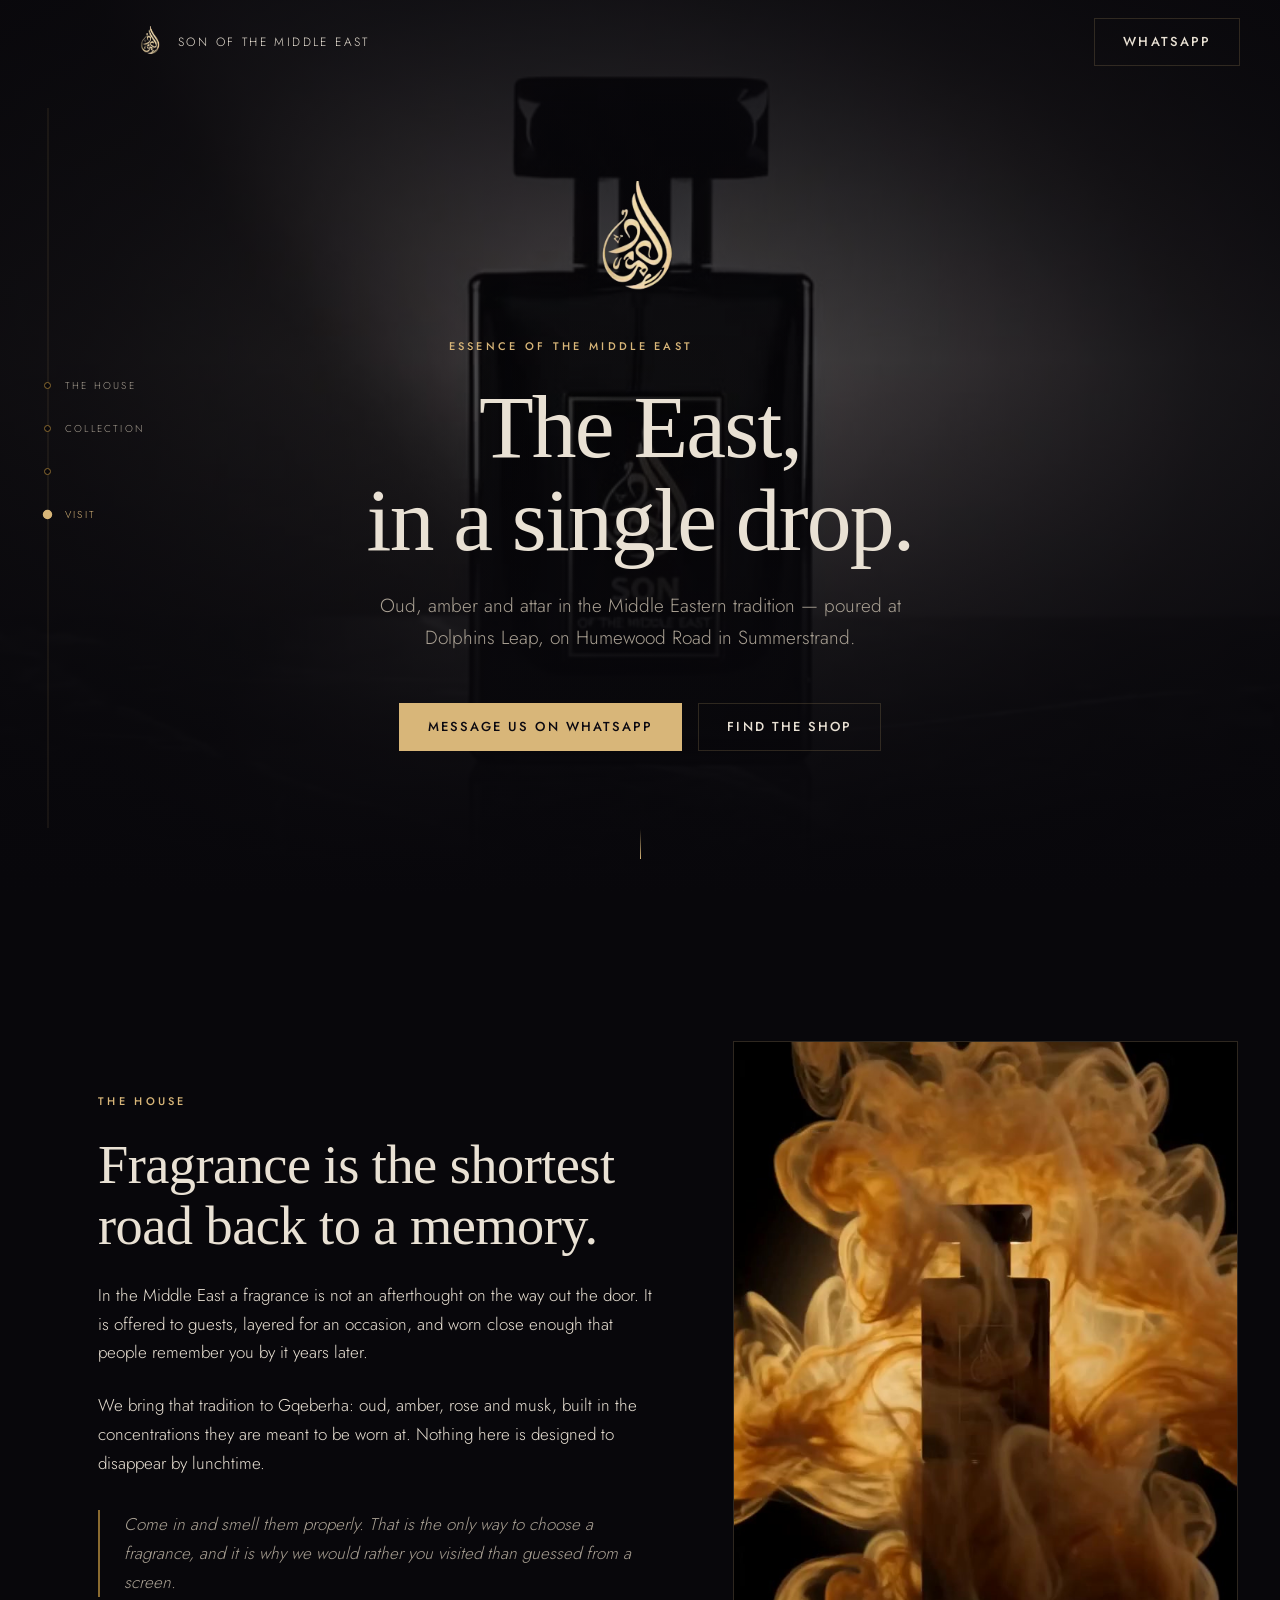
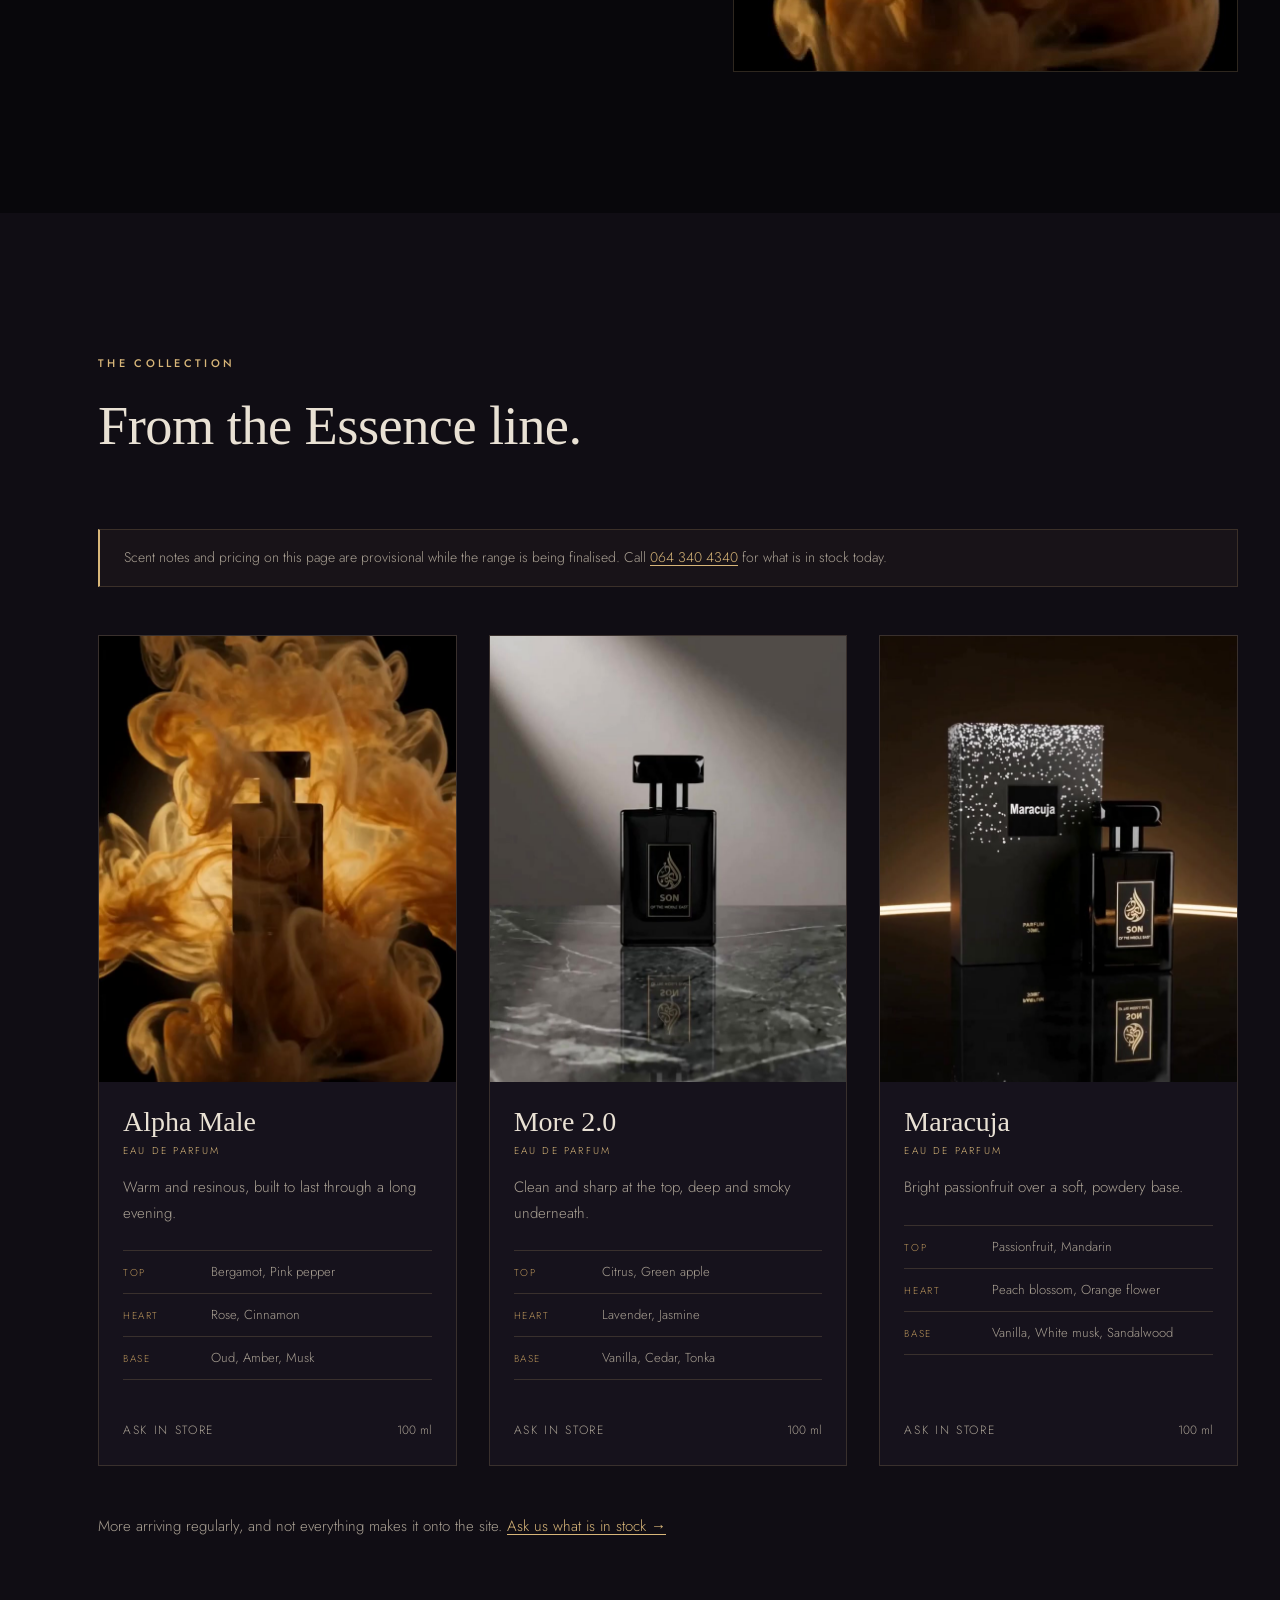
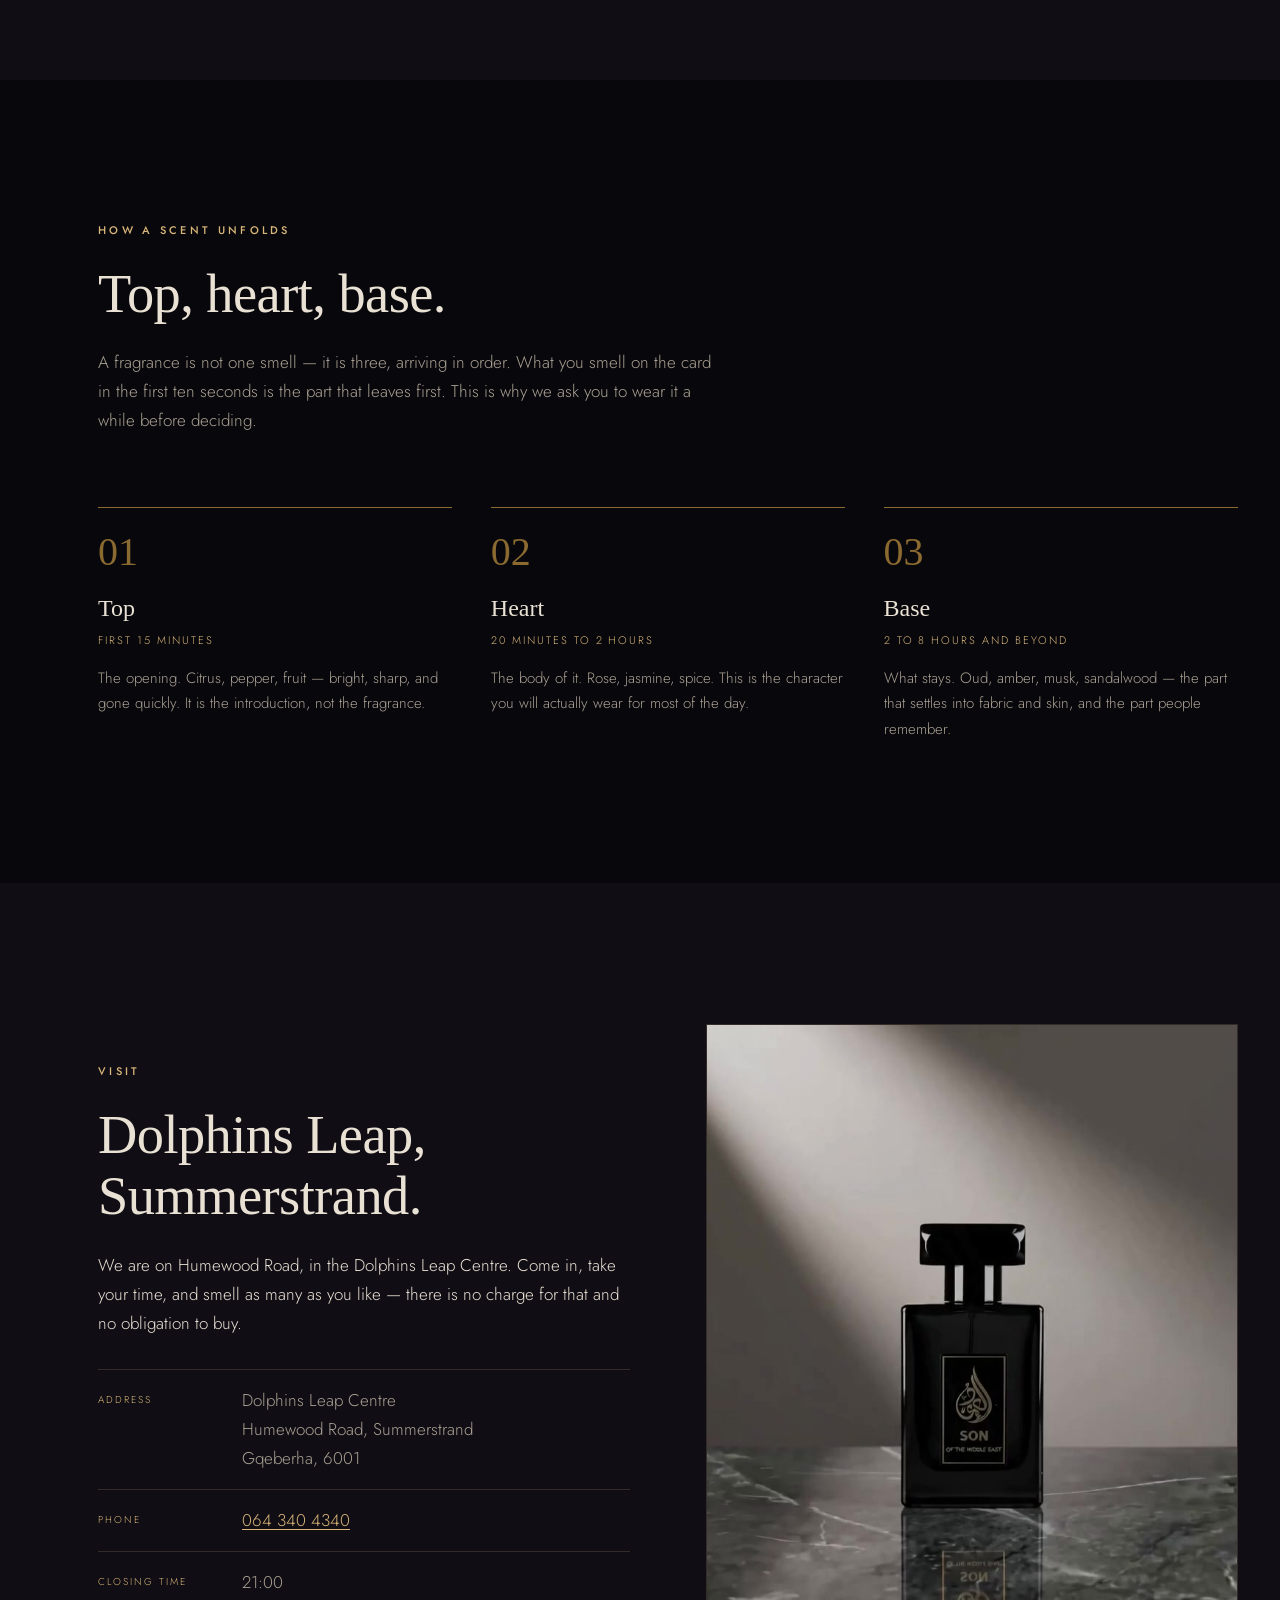
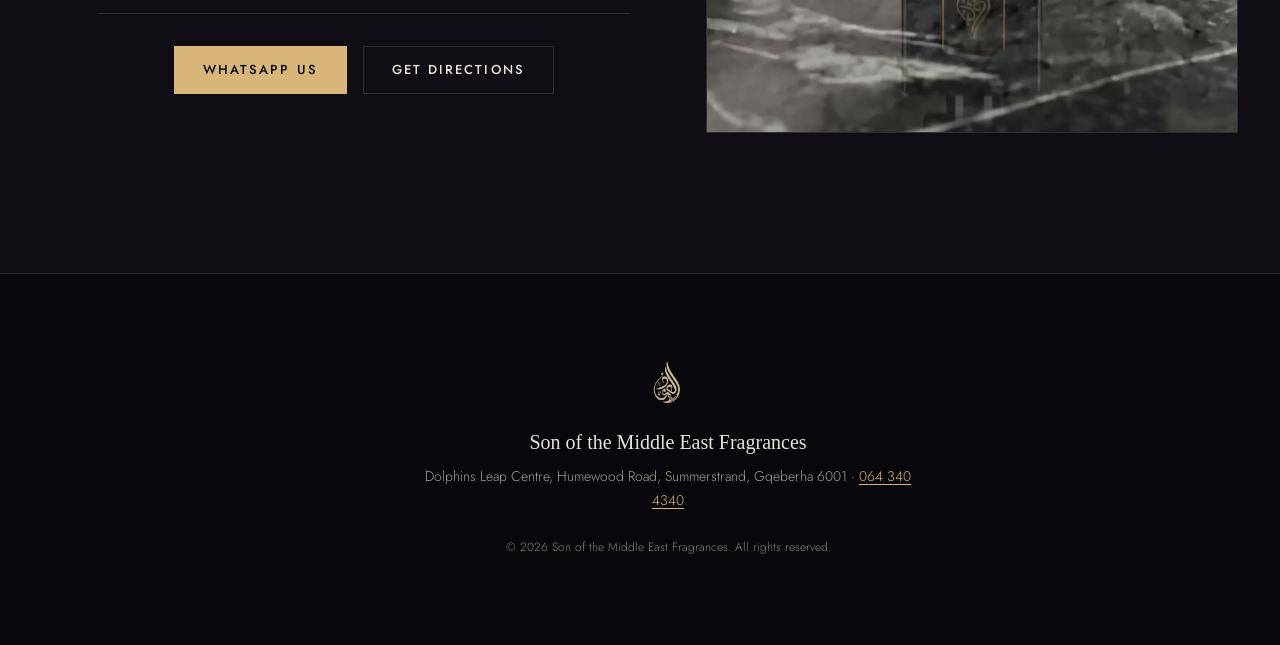
==== Son of the middle east/index.html @ 739e5599 "Build Son of the Middle East Fragrances site Single-page catalogue site for the shop at Dolphins Lea" ====
<!doctype html>
<html lang="en">
<head>
<meta charset="utf-8">
<meta name="viewport" content="width=device-width, initial-scale=1">
<title>Son of the Middle East Fragrances — Oud &amp; Attar in Gqeberha</title>
<meta name="description" content="Middle Eastern oud, amber and attar fragrances. Dolphins Leap Centre, Humewood Road, Summerstrand, Gqeberha. Come in and smell them — 064 340 4340.">

<meta property="og:title" content="Son of the Middle East Fragrances">
<meta property="og:description" content="Oud, amber and attar in the Middle Eastern tradition — Dolphins Leap Centre, Summerstrand, Gqeberha.">
<meta property="og:image" content="assets/img/hero-poster.jpg">
<meta property="og:type" content="website">

<link rel="icon" href="assets/img/mark.png">
<link rel="preload" href="assets/fonts/amiri-400-latin.woff2" as="font" type="font/woff2" crossorigin>
<link rel="preload" href="assets/fonts/jost-300-latin.woff2" as="font" type="font/woff2" crossorigin>
<link rel="stylesheet" href="assets/css/fonts.css">
<link rel="stylesheet" href="assets/css/site.css">

<script type="application/ld+json">
{
  "@context": "https://schema.org",
  "@type": "PerfumeStore",
  "name": "Son of the Middle East Fragrances",
  "description": "Flavours, fragrances and aroma supplier in Gqeberha.",
  "telephone": "+27643404340",
  "address": {
    "@type": "PostalAddress",
    "streetAddress": "Dolphins Leap Centre, Humewood Road",
    "addressLocality": "Summerstrand, Gqeberha",
    "postalCode": "6001",
    "addressCountry": "ZA"
  }
}
</script>
</head>
<body>

<a class="skip" href="#main">Skip to content</a>

<!-- Sillage: the trail a scent leaves behind. Doubles as scroll progress + section index. -->
<nav class="sillage" aria-label="Section navigation">
  <div class="sillage__track" aria-hidden="true"><span class="sillage__fill"></span></div>
  <ul class="sillage__nodes">
    <li><a href="#house" data-node><span class="sillage__dot" aria-hidden="true"></span><span class="sillage__label">The house</span></a></li>
    <li><a href="#collection" data-node><span class="sillage__dot" aria-hidden="true"></span><span class="sillage__label">Collection</span></a></li>
    <li><a href="#unfolds" data-node><span class="sillage__dot" aria-hidden="true"></span><span class="sillage__label">How it unfolds</span></a></li>
    <li><a href="#visit" data-node><span class="sillage__dot" aria-hidden="true"></span><span class="sillage__label">Visit</span></a></li>
  </ul>
</nav>

<header class="topbar">
  <a class="topbar__brand" href="#top">
    <img src="assets/img/mark.png" alt="Son of the Middle East" width="34" height="36">
    <span>Son of the Middle East</span>
  </a>
  <a class="btn btn--ghost topbar__cta" href="https://wa.me/27643404340">WhatsApp</a>
</header>

<main id="main">

<!-- ── Hero ─────────────────────────────────────────────────────────────── -->
<section class="hero" id="top">
  <video class="hero__video" autoplay muted loop playsinline
         poster="assets/img/hero-poster.jpg" aria-hidden="true" tabindex="-1">
    <source src="assets/video/hero.mp4" type="video/mp4">
  </video>
  <div class="hero__veil" aria-hidden="true"></div>

  <div class="hero__inner">
    <img class="hero__mark" src="assets/img/mark.png" alt="" aria-hidden="true">
    <p class="eyebrow">Essence of the Middle East</p>
    <h1 class="hero__title">The East,<br>in a single drop.</h1>
    <p class="hero__sub">
      Oud, amber and attar in the Middle Eastern tradition — poured at Dolphins Leap,
      on Humewood Road in Summerstrand.
    </p>
    <div class="hero__actions">
      <a class="btn btn--gold" href="https://wa.me/27643404340">Message us on WhatsApp</a>
      <a class="btn btn--ghost" href="#visit">Find the shop</a>
    </div>
  </div>

  <a class="hero__scroll" href="#house" aria-label="Scroll to read more">
    <span aria-hidden="true"></span>
  </a>
</section>

<!-- ── The house ────────────────────────────────────────────────────────── -->
<section class="section" id="house">
  <div class="wrap wrap--split">
    <div class="split__text">
      <p class="eyebrow">The house</p>
      <h2 class="h2">Fragrance is the shortest road back to a memory.</h2>
      <p>
        In the Middle East a fragrance is not an afterthought on the way out the door.
        It is offered to guests, layered for an occasion, and worn close enough that
        people remember you by it years later.
      </p>
      <p>
        We bring that tradition to Gqeberha: oud, amber, rose and musk, built in the
        concentrations they are meant to be worn at. Nothing here is designed to
        disappear by lunchtime.
      </p>
      <p class="lede-note">
        Come in and smell them properly. That is the only way to choose a fragrance,
        and it is why we would rather you visited than guessed from a screen.
      </p>
    </div>
    <figure class="split__figure">
      <img src="assets/img/smoke.jpg" alt="Golden oud smoke curling around a black fragrance bottle" loading="lazy">
    </figure>
  </div>
</section>

<!-- ── Collection ───────────────────────────────────────────────────────── -->
<section class="section section--raised" id="collection">
  <div class="wrap">
    <header class="section__head">
      <p class="eyebrow">The collection</p>
      <h2 class="h2">From the Essence line.</h2>
    </header>

    <p class="draft-note" id="draftNote" hidden>
      Scent notes and pricing on this page are provisional while the range is being
      finalised. Call <a href="tel:+27643404340">064&nbsp;340&nbsp;4340</a> for what is in
      stock today.
    </p>

    <ul class="grid" id="grid"></ul>

    <p class="grid__foot">
      More arriving regularly, and not everything makes it onto the site.
      <a href="https://wa.me/27643404340">Ask us what is in stock →</a>
    </p>
  </div>
</section>

<!-- ── How a scent unfolds — a genuine sequence, so it is numbered ───────── -->
<section class="section" id="unfolds">
  <div class="wrap">
    <header class="section__head">
      <p class="eyebrow">How a scent unfolds</p>
      <h2 class="h2">Top, heart, base.</h2>
      <p class="section__intro">
        A fragrance is not one smell — it is three, arriving in order. What you
        smell on the card in the first ten seconds is the part that leaves first.
        This is why we ask you to wear it a while before deciding.
      </p>
    </header>

    <ol class="stages">
      <li class="stage">
        <p class="stage__num">01</p>
        <h3 class="stage__title">Top</h3>
        <p class="stage__time">First 15 minutes</p>
        <p>The opening. Citrus, pepper, fruit — bright, sharp, and gone quickly. It is the introduction, not the fragrance.</p>
      </li>
      <li class="stage">
        <p class="stage__num">02</p>
        <h3 class="stage__title">Heart</h3>
        <p class="stage__time">20 minutes to 2 hours</p>
        <p>The body of it. Rose, jasmine, spice. This is the character you will actually wear for most of the day.</p>
      </li>
      <li class="stage">
        <p class="stage__num">03</p>
        <h3 class="stage__title">Base</h3>
        <p class="stage__time">2 to 8 hours and beyond</p>
        <p>What stays. Oud, amber, musk, sandalwood — the part that settles into fabric and skin, and the part people remember.</p>
      </li>
    </ol>
  </div>
</section>

<!-- ── Visit ────────────────────────────────────────────────────────────── -->
<section class="section section--raised" id="visit">
  <div class="wrap wrap--split wrap--split-even">
    <div>
      <p class="eyebrow">Visit</p>
      <h2 class="h2">Dolphins Leap, Summerstrand.</h2>
      <p>
        We are on Humewood Road, in the Dolphins Leap Centre. Come in, take your
        time, and smell as many as you like — there is no charge for that and no
        obligation to buy.
      </p>

      <dl class="facts">
        <div class="fact">
          <dt>Address</dt>
          <dd>Dolphins Leap Centre<br>Humewood Road, Summerstrand<br>Gqeberha, 6001</dd>
        </div>
        <div class="fact">
          <dt>Phone</dt>
          <dd><a href="tel:+27643404340">064 340 4340</a></dd>
        </div>
        <div class="fact">
          <dt>Closing time</dt>
          <dd>21:00</dd>
        </div>
      </dl>

      <div class="hero__actions">
        <a class="btn btn--gold" href="https://wa.me/27643404340">WhatsApp us</a>
        <a class="btn btn--ghost" href="https://www.google.com/maps/search/?api=1&query=Son+Of+The+Middle+East+Fragrances+Dolphins+Leap+Centre+Humewood+Rd+Summerstrand+Gqeberha">Get directions</a>
      </div>
    </div>

    <figure class="split__figure split__figure--tall">
      <img src="assets/img/bottle-marble.jpg" alt="A black fragrance bottle lit on dark marble" loading="lazy">
    </figure>
  </div>
</section>

</main>

<footer class="footer">
  <div class="wrap footer__inner">
    <img class="footer__mark" src="assets/img/mark.png" alt="" aria-hidden="true">
    <p class="footer__name">Son of the Middle East Fragrances</p>
    <p class="footer__meta">
      Dolphins Leap Centre, Humewood Road, Summerstrand, Gqeberha 6001 ·
      <a href="tel:+27643404340">064 340 4340</a>
    </p>
    <p class="footer__fine">© <span id="year"></span> Son of the Middle East Fragrances. All rights reserved.</p>
  </div>
</footer>

<script src="assets/js/fragrances.js"></script>
<script src="assets/js/site.js"></script>
</body>
</html>
---- Son of the middle east/assets/css/fonts.css ----
/* Self-hosted webfonts — no third-party requests, no render-blocking CDN. */

@font-face {
  font-family: 'Amiri';
  font-style: normal;
  font-weight: 400;
  font-display: swap;
  src: url('../fonts/amiri-400-arabic.woff2') format('woff2');
  unicode-range: U+0600-06FF, U+0750-077F, U+0870-088E, U+0890-0891, U+0897-08E1, U+08E3-08FF, U+200C-200E, U+2010-2011, U+204F, U+2E41, U+FB50-FDFF, U+FE70-FE74, U+FE76-FEFC, U+102E0-102FB, U+10E60-10E7E, U+10EC2-10EC4, U+10EFC-10EFF, U+1EE00-1EE03, U+1EE05-1EE1F, U+1EE21-1EE22, U+1EE24, U+1EE27, U+1EE29-1EE32, U+1EE34-1EE37, U+1EE39, U+1EE3B, U+1EE42, U+1EE47, U+1EE49, U+1EE4B, U+1EE4D-1EE4F, U+1EE51-1EE52, U+1EE54, U+1EE57, U+1EE59, U+1EE5B, U+1EE5D, U+1EE5F, U+1EE61-1EE62, U+1EE64, U+1EE67-1EE6A, U+1EE6C-1EE72, U+1EE74-1EE77, U+1EE79-1EE7C, U+1EE7E, U+1EE80-1EE89, U+1EE8B-1EE9B, U+1EEA1-1EEA3, U+1EEA5-1EEA9, U+1EEAB-1EEBB, U+1EEF0-1EEF1;
}

@font-face {
  font-family: 'Amiri';
  font-style: normal;
  font-weight: 400;
  font-display: swap;
  src: url('../fonts/amiri-400-latin-ext.woff2') format('woff2');
  unicode-range: U+0100-02BA, U+02BD-02C5, U+02C7-02CC, U+02CE-02D7, U+02DD-02FF, U+0304, U+0308, U+0329, U+1D00-1DBF, U+1E00-1E9F, U+1EF2-1EFF, U+2020, U+20A0-20AB, U+20AD-20C0, U+2113, U+2C60-2C7F, U+A720-A7FF;
}

@font-face {
  font-family: 'Amiri';
  font-style: normal;
  font-weight: 400;
  font-display: swap;
  src: url('../fonts/amiri-400-latin.woff2') format('woff2');
  unicode-range: U+0000-00FF, U+0131, U+0152-0153, U+02BB-02BC, U+02C6, U+02DA, U+02DC, U+0304, U+0308, U+0329, U+2000-206F, U+20AC, U+2122, U+2191, U+2193, U+2212, U+2215, U+FEFF, U+FFFD;
}

@font-face {
  font-family: 'Amiri';
  font-style: normal;
  font-weight: 700;
  font-display: swap;
  src: url('../fonts/amiri-700-arabic.woff2') format('woff2');
  unicode-range: U+0600-06FF, U+0750-077F, U+0870-088E, U+0890-0891, U+0897-08E1, U+08E3-08FF, U+200C-200E, U+2010-2011, U+204F, U+2E41, U+FB50-FDFF, U+FE70-FE74, U+FE76-FEFC, U+102E0-102FB, U+10E60-10E7E, U+10EC2-10EC4, U+10EFC-10EFF, U+1EE00-1EE03, U+1EE05-1EE1F, U+1EE21-1EE22, U+1EE24, U+1EE27, U+1EE29-1EE32, U+1EE34-1EE37, U+1EE39, U+1EE3B, U+1EE42, U+1EE47, U+1EE49, U+1EE4B, U+1EE4D-1EE4F, U+1EE51-1EE52, U+1EE54, U+1EE57, U+1EE59, U+1EE5B, U+1EE5D, U+1EE5F, U+1EE61-1EE62, U+1EE64, U+1EE67-1EE6A, U+1EE6C-1EE72, U+1EE74-1EE77, U+1EE79-1EE7C, U+1EE7E, U+1EE80-1EE89, U+1EE8B-1EE9B, U+1EEA1-1EEA3, U+1EEA5-1EEA9, U+1EEAB-1EEBB, U+1EEF0-1EEF1;
}

@font-face {
  font-family: 'Amiri';
  font-style: normal;
  font-weight: 700;
  font-display: swap;
  src: url('../fonts/amiri-700-latin-ext.woff2') format('woff2');
  unicode-range: U+0100-02BA, U+02BD-02C5, U+02C7-02CC, U+02CE-02D7, U+02DD-02FF, U+0304, U+0308, U+0329, U+1D00-1DBF, U+1E00-1E9F, U+1EF2-1EFF, U+2020, U+20A0-20AB, U+20AD-20C0, U+2113, U+2C60-2C7F, U+A720-A7FF;
}

@font-face {
  font-family: 'Amiri';
  font-style: normal;
  font-weight: 700;
  font-display: swap;
  src: url('../fonts/amiri-700-latin.woff2') format('woff2');
  unicode-range: U+0000-00FF, U+0131, U+0152-0153, U+02BB-02BC, U+02C6, U+02DA, U+02DC, U+0304, U+0308, U+0329, U+2000-206F, U+20AC, U+2122, U+2191, U+2193, U+2212, U+2215, U+FEFF, U+FFFD;
}

@font-face {
  font-family: 'Jost';
  font-style: normal;
  font-weight: 300;
  font-display: swap;
  src: url('../fonts/jost-300-latin-ext.woff2') format('woff2');
  unicode-range: U+0100-02BA, U+02BD-02C5, U+02C7-02CC, U+02CE-02D7, U+02DD-02FF, U+0304, U+0308, U+0329, U+1D00-1DBF, U+1E00-1E9F, U+1EF2-1EFF, U+2020, U+20A0-20AB, U+20AD-20C0, U+2113, U+2C60-2C7F, U+A720-A7FF;
}

@font-face {
  font-family: 'Jost';
  font-style: normal;
  font-weight: 300;
  font-display: swap;
  src: url('../fonts/jost-300-latin.woff2') format('woff2');
  unicode-range: U+0000-00FF, U+0131, U+0152-0153, U+02BB-02BC, U+02C6, U+02DA, U+02DC, U+0304, U+0308, U+0329, U+2000-206F, U+20AC, U+2122, U+2191, U+2193, U+2212, U+2215, U+FEFF, U+FFFD;
}

@font-face {
  font-family: 'Jost';
  font-style: normal;
  font-weight: 400;
  font-display: swap;
  src: url('../fonts/jost-400-latin-ext.woff2') format('woff2');
  unicode-range: U+0100-02BA, U+02BD-02C5, U+02C7-02CC, U+02CE-02D7, U+02DD-02FF, U+0304, U+0308, U+0329, U+1D00-1DBF, U+1E00-1E9F, U+1EF2-1EFF, U+2020, U+20A0-20AB, U+20AD-20C0, U+2113, U+2C60-2C7F, U+A720-A7FF;
}

@font-face {
  font-family: 'Jost';
  font-style: normal;
  font-weight: 400;
  font-display: swap;
  src: url('../fonts/jost-400-latin.woff2') format('woff2');
  unicode-range: U+0000-00FF, U+0131, U+0152-0153, U+02BB-02BC, U+02C6, U+02DA, U+02DC, U+0304, U+0308, U+0329, U+2000-206F, U+20AC, U+2122, U+2191, U+2193, U+2212, U+2215, U+FEFF, U+FFFD;
}

@font-face {
  font-family: 'Jost';
  font-style: normal;
  font-weight: 500;
  font-display: swap;
  src: url('../fonts/jost-500-latin-ext.woff2') format('woff2');
  unicode-range: U+0100-02BA, U+02BD-02C5, U+02C7-02CC, U+02CE-02D7, U+02DD-02FF, U+0304, U+0308, U+0329, U+1D00-1DBF, U+1E00-1E9F, U+1EF2-1EFF, U+2020, U+20A0-20AB, U+20AD-20C0, U+2113, U+2C60-2C7F, U+A720-A7FF;
}

@font-face {
  font-family: 'Jost';
  font-style: normal;
  font-weight: 500;
  font-display: swap;
  src: url('../fonts/jost-500-latin.woff2') format('woff2');
  unicode-range: U+0000-00FF, U+0131, U+0152-0153, U+02BB-02BC, U+02C6, U+02DA, U+02DC, U+0304, U+0308, U+0329, U+2000-206F, U+20AC, U+2122, U+2191, U+2193, U+2212, U+2215, U+FEFF, U+FFFD;
}

@font-face {
  font-family: 'Jost';
  font-style: normal;
  font-weight: 600;
  font-display: swap;
  src: url('../fonts/jost-600-latin-ext.woff2') format('woff2');
  unicode-range: U+0100-02BA, U+02BD-02C5, U+02C7-02CC, U+02CE-02D7, U+02DD-02FF, U+0304, U+0308, U+0329, U+1D00-1DBF, U+1E00-1E9F, U+1EF2-1EFF, U+2020, U+20A0-20AB, U+20AD-20C0, U+2113, U+2C60-2C7F, U+A720-A7FF;
}

@font-face {
  font-family: 'Jost';
  font-style: normal;
  font-weight: 600;
  font-display: swap;
  src: url('../fonts/jost-600-latin.woff2') format('woff2');
  unicode-range: U+0000-00FF, U+0131, U+0152-0153, U+02BB-02BC, U+02C6, U+02DA, U+02DC, U+0304, U+0308, U+0329, U+2000-206F, U+20AC, U+2122, U+2191, U+2193, U+2212, U+2215, U+FEFF, U+FFFD;
}
---- Son of the middle east/assets/css/site.css ----
/* ==========================================================================
   Son of the Middle East Fragrances
   Palette sampled from the brand's own gold-on-black logo (#DBB880 / #E7D29E).
   Committed dark design — the brand is black and gold, so we paint it explicitly.
   ========================================================================== */

:root {
  /* ground */
  --ink:        #08070B;
  --ink-raised: #100D14;
  --ink-card:   #16121C;

  /* brand gold, sampled from the logo */
  --gold:        #D8B679;
  --gold-bright: #EAD09A;
  --gold-deep:   #8A6A30;
  --gold-muted:  #B8935A;   /* meets 4.5:1 on card surfaces for small labels */

  /* text */
  --bone:     #E9E1D4;
  --bone-dim: #A9A093;

  --line: rgba(216, 182, 121, 0.18);

  --display: 'Amiri', Georgia, 'Times New Roman', serif;
  --body: 'Jost', -apple-system, BlinkMacSystemFont, 'Segoe UI', sans-serif;

  --s-1: 8px;   --s-2: 16px;  --s-3: 24px;  --s-4: 32px;
  --s-5: 48px;  --s-6: 64px;  --s-7: 96px;  --s-8: 128px;

  --wrap: 1140px;
  --rail: 96px;

  --ease: cubic-bezier(.22, .61, .36, 1);
}

*, *::before, *::after { box-sizing: border-box; }

html { scroll-behavior: smooth; }
@media (prefers-reduced-motion: reduce) { html { scroll-behavior: auto; } }

body {
  margin: 0;
  background: var(--ink);
  color: var(--bone);
  font-family: var(--body);
  font-weight: 300;
  font-size: 1.0625rem;
  line-height: 1.7;
  -webkit-font-smoothing: antialiased;
  overflow-x: hidden;
}

img, video { max-width: 100%; display: block; }

a { color: var(--gold); text-decoration-thickness: 1px; text-underline-offset: 3px; }
a:hover { color: var(--gold-bright); }

:focus-visible {
  outline: 2px solid var(--gold-bright);
  outline-offset: 3px;
  border-radius: 2px;
}

.skip {
  position: absolute; left: -9999px; top: 0; z-index: 200;
  background: var(--gold); color: #000; padding: 12px 20px;
  font-family: var(--body); text-decoration: none;
}
.skip:focus { left: 8px; top: 8px; }

/* ── Type ─────────────────────────────────────────────────────────────── */

.eyebrow {
  font-size: .6875rem;
  font-weight: 500;
  letter-spacing: .3em;
  text-transform: uppercase;
  color: var(--gold);
  margin: 0 0 var(--s-3);
}

.h2 {
  font-family: var(--display);
  font-weight: 400;
  font-size: clamp(2rem, 4.6vw, 3.4rem);
  line-height: 1.12;
  letter-spacing: -.01em;
  color: var(--bone);
  margin: 0 0 var(--s-3);
  text-wrap: balance;
}

p { margin: 0 0 var(--s-3); max-width: 62ch; }

.lede-note {
  border-left: 2px solid var(--gold-deep);
  padding-left: var(--s-3);
  color: var(--bone-dim);
  font-style: italic;
  margin-top: var(--s-4);
}

/* ── Buttons ──────────────────────────────────────────────────────────── */

.btn {
  display: inline-flex; align-items: center; justify-content: center;
  min-height: 48px;
  padding: 12px 28px;
  font-family: var(--body);
  font-size: .8125rem;
  font-weight: 500;
  letter-spacing: .16em;
  text-transform: uppercase;
  text-decoration: none;
  border: 1px solid transparent;
  cursor: pointer;
  transition: background .25s var(--ease), color .25s var(--ease), border-color .25s var(--ease);
}

.btn--gold { background: var(--gold); color: #0A0810; }
.btn--gold:hover { background: var(--gold-bright); color: #0A0810; }

.btn--ghost { border-color: var(--line); color: var(--bone); }
.btn--ghost:hover { border-color: var(--gold); color: var(--gold-bright); background: rgba(216,182,121,.06); }

/* ── Sillage rail (the trail a scent leaves) ──────────────────────────── */

.sillage { display: none; }

@media (min-width: 1100px) {
  .sillage {
    display: block;
    position: fixed; z-index: 60;
    left: 40px; top: 0; bottom: 0;
    width: 16px;
    pointer-events: none;
  }
  .sillage__track {
    position: absolute; left: 50%; transform: translateX(-50%);
    top: 108px; bottom: 72px; width: 1px;
    background: rgba(216,182,121,.16);
  }
  .sillage__fill {
    position: absolute; inset: 0 auto 0 0;
    width: 100%; height: 100%;
    background: linear-gradient(180deg, var(--gold-bright), var(--gold-deep));
    transform: scaleY(0); transform-origin: top;
    transition: transform .1s linear;
  }
  /* Anchored so the dots sit ON the line and labels flow right — never off-screen. */
  .sillage__nodes {
    position: absolute; top: 50%; left: 50%;
    transform: translate(-4px, -50%);
    list-style: none; margin: 0; padding: 0;
    display: grid; gap: 26px;
    pointer-events: auto;
  }
  .sillage__nodes a {
    display: flex; align-items: center; gap: 14px;
    text-decoration: none; color: var(--bone-dim);
    padding: 7px 0;              /* lifts the hit area to >=24px (WCAG 2.2 AA) */
    margin: -7px 0;              /* ...without changing the visual rhythm */
  }
  .sillage__dot {
    width: 7px; height: 7px; flex: none;
    border-radius: 50%;
    background: var(--ink);
    border: 1px solid var(--gold-deep);
    transition: background .3s var(--ease), transform .3s var(--ease), border-color .3s var(--ease);
  }
  .sillage__label {
    font-size: .625rem; letter-spacing: .22em; text-transform: uppercase;
    white-space: nowrap;
    opacity: 0; transform: translateX(-6px);
    transition: opacity .3s var(--ease), transform .3s var(--ease);
  }
  .sillage__nodes a:hover .sillage__label,
  .sillage__nodes a:focus-visible .sillage__label { opacity: 1; transform: translateX(0); }
  .sillage__nodes a[aria-current="true"] .sillage__dot {
    background: var(--gold); border-color: var(--gold); transform: scale(1.35);
  }
  .sillage__nodes a[aria-current="true"] { color: var(--gold); }
  .sillage__nodes a[aria-current="true"] .sillage__label { opacity: 1; transform: translateX(0); }
}

/* mobile: rail collapses to a hairline progress bar */
.progress {
  position: fixed; top: 0; left: 0; z-index: 60;
  height: 2px; width: 100%;
  background: linear-gradient(90deg, var(--gold-bright), var(--gold-deep));
  transform: scaleX(0); transform-origin: left;
}
@media (min-width: 1100px) { .progress { display: none; } }

/* ── Top bar ──────────────────────────────────────────────────────────── */

.topbar {
  position: fixed; top: 0; left: 0; right: 0; z-index: 50;
  display: flex; align-items: center; justify-content: space-between;
  gap: var(--s-2);
  padding: 18px clamp(16px, 4vw, 40px);
  background: transparent;
  transition: background .4s var(--ease), border-color .4s var(--ease), backdrop-filter .4s var(--ease);
  border-bottom: 1px solid transparent;
}
.topbar.is-stuck {
  background: rgba(8, 7, 11, .86);
  backdrop-filter: blur(14px);
  -webkit-backdrop-filter: blur(14px);
  border-bottom-color: var(--line);
}
.topbar__brand {
  display: flex; align-items: center; gap: 12px;
  text-decoration: none; color: var(--bone);
  font-size: .75rem; letter-spacing: .2em; text-transform: uppercase;
}
.topbar__brand img { width: 30px; height: auto; }
@media (max-width: 560px) { .topbar__brand span { display: none; } }
@media (min-width: 1100px) { .topbar__brand { margin-left: var(--rail); } }

/* ── Hero ─────────────────────────────────────────────────────────────── */

.hero {
  position: relative;
  min-height: 100svh;
  display: grid; place-items: center;
  padding: var(--s-8) clamp(16px, 5vw, 40px) var(--s-7);
  overflow: hidden;
  text-align: center;
}
.hero__video {
  position: absolute; inset: 0;
  width: 100%; height: 100%;
  object-fit: cover;
  z-index: 0;
}
.hero__veil {
  position: absolute; inset: 0; z-index: 1;
  background:
    radial-gradient(ellipse at 50% 45%, rgba(8,7,11,.30) 0%, rgba(8,7,11,.80) 62%, rgba(8,7,11,.97) 100%),
    linear-gradient(180deg, rgba(8,7,11,.72) 0%, rgba(8,7,11,.35) 40%, var(--ink) 99%);
}
.hero__inner { position: relative; z-index: 2; max-width: 760px; }
.hero__mark {
  width: clamp(76px, 12vw, 116px);
  height: auto; margin: 0 auto var(--s-4);
}
.hero__title {
  font-family: var(--display);
  font-weight: 400;
  font-size: clamp(2.7rem, 8vw, 5.6rem);
  line-height: 1.04;
  letter-spacing: -.02em;
  margin: 0 0 var(--s-3);
  color: var(--bone);
}
.hero__sub {
  color: var(--bone-dim);
  font-size: clamp(1rem, 1.6vw, 1.1875rem);
  max-width: 52ch; margin: 0 auto var(--s-5);
}
.hero__actions { display: flex; flex-wrap: wrap; gap: var(--s-2); justify-content: center; }

.hero__scroll {
  position: absolute; z-index: 2; bottom: 34px; left: 50%;
  transform: translateX(-50%);
  width: 44px; height: 44px;
  display: grid; place-items: center;
}
.hero__scroll span {
  width: 1px; height: 30px;
  background: linear-gradient(180deg, transparent, var(--gold));
  animation: drip 2.4s var(--ease) infinite;
}
@keyframes drip {
  0%   { opacity: 0; transform: translateY(-10px) scaleY(.4); }
  45%  { opacity: 1; transform: translateY(0) scaleY(1); }
  100% { opacity: 0; transform: translateY(12px) scaleY(.4); }
}

/* ── Sections ─────────────────────────────────────────────────────────── */

.section { padding: clamp(64px, 11vw, 150px) clamp(16px, 5vw, 40px); }
.section--raised { background: var(--ink-raised); }
@media (min-width: 1100px) { .section { padding-left: var(--rail); } }

.wrap { max-width: var(--wrap); margin: 0 auto; width: 100%; }

.wrap--split {
  display: grid; gap: clamp(32px, 6vw, 80px);
  align-items: center;
}
@media (min-width: 900px) {
  .wrap--split { grid-template-columns: 1.05fr .95fr; }
  .wrap--split-even { grid-template-columns: 1fr 1fr; }
}

.split__figure { margin: 0; }
.split__figure img {
  width: 100%; height: 100%;
  aspect-ratio: 4 / 5;
  object-fit: cover;
  border: 1px solid var(--line);
}
.split__figure--tall img { aspect-ratio: 3 / 4; }

.section__head { margin-bottom: clamp(40px, 6vw, 72px); max-width: 42rem; }
.section__intro { color: var(--bone-dim); }

/* ── Collection grid ──────────────────────────────────────────────────── */

.draft-note {
  max-width: none;
  border: 1px solid var(--line);
  border-left: 2px solid var(--gold);
  background: rgba(216,182,121,.04);
  padding: var(--s-2) var(--s-3);
  margin: 0 0 var(--s-5);
  font-size: .875rem;
  color: var(--bone-dim);
}

.grid {
  list-style: none; margin: 0; padding: 0;
  display: grid; gap: clamp(20px, 3vw, 32px);
  grid-template-columns: 1fr;
}
@media (min-width: 700px)  { .grid { grid-template-columns: repeat(2, 1fr); } }
@media (min-width: 1000px) { .grid { grid-template-columns: repeat(3, 1fr); } }

.card {
  background: var(--ink-card);
  border: 1px solid var(--line);
  display: flex; flex-direction: column;
  transition: border-color .35s var(--ease), transform .35s var(--ease);
}
.card:hover { border-color: rgba(216,182,121,.42); transform: translateY(-4px); }
@media (prefers-reduced-motion: reduce) { .card:hover { transform: none; } }

.card__media { position: relative; overflow: hidden; aspect-ratio: 4 / 5; }
.card__media img {
  width: 100%; height: 100%; object-fit: cover;
  transition: transform .8s var(--ease);
}
.card:hover .card__media img { transform: scale(1.04); }
@media (prefers-reduced-motion: reduce) { .card:hover .card__media img { transform: none; } }

.card__body { padding: var(--s-3); display: flex; flex-direction: column; flex: 1; }

.card__name {
  font-family: var(--display);
  font-weight: 400; font-size: 1.75rem; line-height: 1.15;
  margin: 0 0 4px; color: var(--bone);
}
.card__line {
  font-size: .625rem; letter-spacing: .22em; text-transform: uppercase;
  color: var(--gold); margin: 0 0 var(--s-2);
}
.card__blurb { color: var(--bone-dim); font-size: .9375rem; margin: 0 0 var(--s-3); }

.notes { margin: 0 0 var(--s-3); border-top: 1px solid var(--line); }
.notes__row {
  display: grid; grid-template-columns: 4.5rem 1fr;
  gap: var(--s-2);
  padding: 10px 0;
  border-bottom: 1px solid var(--line);
  font-size: .8125rem;
}
.notes__key {
  color: var(--gold-muted);
  letter-spacing: .16em; text-transform: uppercase; font-size: .625rem;
  padding-top: 3px;
}
.notes__val { color: var(--bone-dim); margin: 0; max-width: none; }

.card__foot {
  margin-top: auto;
  display: flex; align-items: center; justify-content: space-between;
  gap: var(--s-2); flex-wrap: wrap;
  padding-top: var(--s-2);
}
.card__price {
  font-family: var(--display); font-size: 1.25rem; color: var(--gold-bright);
  margin: 0;
}
.card__price--ask {
  font-family: var(--body); font-size: .75rem; letter-spacing: .14em;
  text-transform: uppercase; color: var(--bone-dim);
}
.card__size { font-size: .75rem; color: var(--bone-dim); margin: 0; }

.grid__foot { margin: var(--s-5) 0 0; color: var(--bone-dim); font-size: .9375rem; max-width: 70ch; }
.grid__foot a { white-space: nowrap; }

/* ── Stages (top / heart / base) ──────────────────────────────────────── */

.stages {
  list-style: none; margin: 0; padding: 0;
  display: grid; gap: clamp(24px, 3vw, 40px);
  counter-reset: none;
}
@media (min-width: 820px) { .stages { grid-template-columns: repeat(3, 1fr); } }

.stage { border-top: 1px solid var(--gold-deep); padding-top: var(--s-3); }
.stage__num {
  font-family: var(--display); font-size: 2.5rem; line-height: 1;
  color: var(--gold-deep); margin: 0 0 var(--s-2);
}
.stage__title {
  font-family: var(--display); font-weight: 400; font-size: 1.5rem;
  margin: 0 0 2px; color: var(--bone);
}
.stage__time {
  font-size: .6875rem; letter-spacing: .18em; text-transform: uppercase;
  color: var(--gold); margin: 0 0 var(--s-2);
}
.stage p:last-child { color: var(--bone-dim); font-size: .9375rem; margin: 0; }

/* ── Facts ────────────────────────────────────────────────────────────── */

.facts { margin: var(--s-4) 0; display: grid; gap: 0; }
.fact {
  display: grid; grid-template-columns: 8rem 1fr; gap: var(--s-2);
  padding: var(--s-2) 0;
  border-top: 1px solid var(--line);
}
.fact:last-child { border-bottom: 1px solid var(--line); }
.fact dt {
  font-size: .625rem; letter-spacing: .2em; text-transform: uppercase;
  color: var(--gold); padding-top: 5px;
}
.fact dd { margin: 0; color: var(--bone-dim); }
@media (max-width: 480px) { .fact { grid-template-columns: 1fr; gap: 2px; } }

/* ── Footer ───────────────────────────────────────────────────────────── */

.footer {
  padding: clamp(48px, 7vw, 88px) clamp(16px, 5vw, 40px);
  border-top: 1px solid var(--line);
  text-align: center;
}
@media (min-width: 1100px) { .footer { padding-left: var(--rail); } }
.footer__inner { display: grid; justify-items: center; }
.footer__mark { width: 44px; height: auto; margin-bottom: var(--s-2); opacity: .85; }
.footer__name {
  font-family: var(--display); font-size: 1.25rem; color: var(--bone);
  margin: 0 0 6px;
}
.footer__meta { color: var(--bone-dim); font-size: .875rem; margin: 0 0 var(--s-3); }
.footer__fine { color: #8A8177; font-size: .75rem; margin: 0; }

/* ── Scroll reveal ────────────────────────────────────────────────────── */

.reveal { opacity: 0; transform: translateY(18px); }
.reveal.is-in {
  opacity: 1; transform: none;
  transition: opacity .7s var(--ease), transform .7s var(--ease);
}
@media (prefers-reduced-motion: reduce) {
  .reveal, .reveal.is-in { opacity: 1; transform: none; transition: none; }
  .hero__scroll span { animation: none; }
}
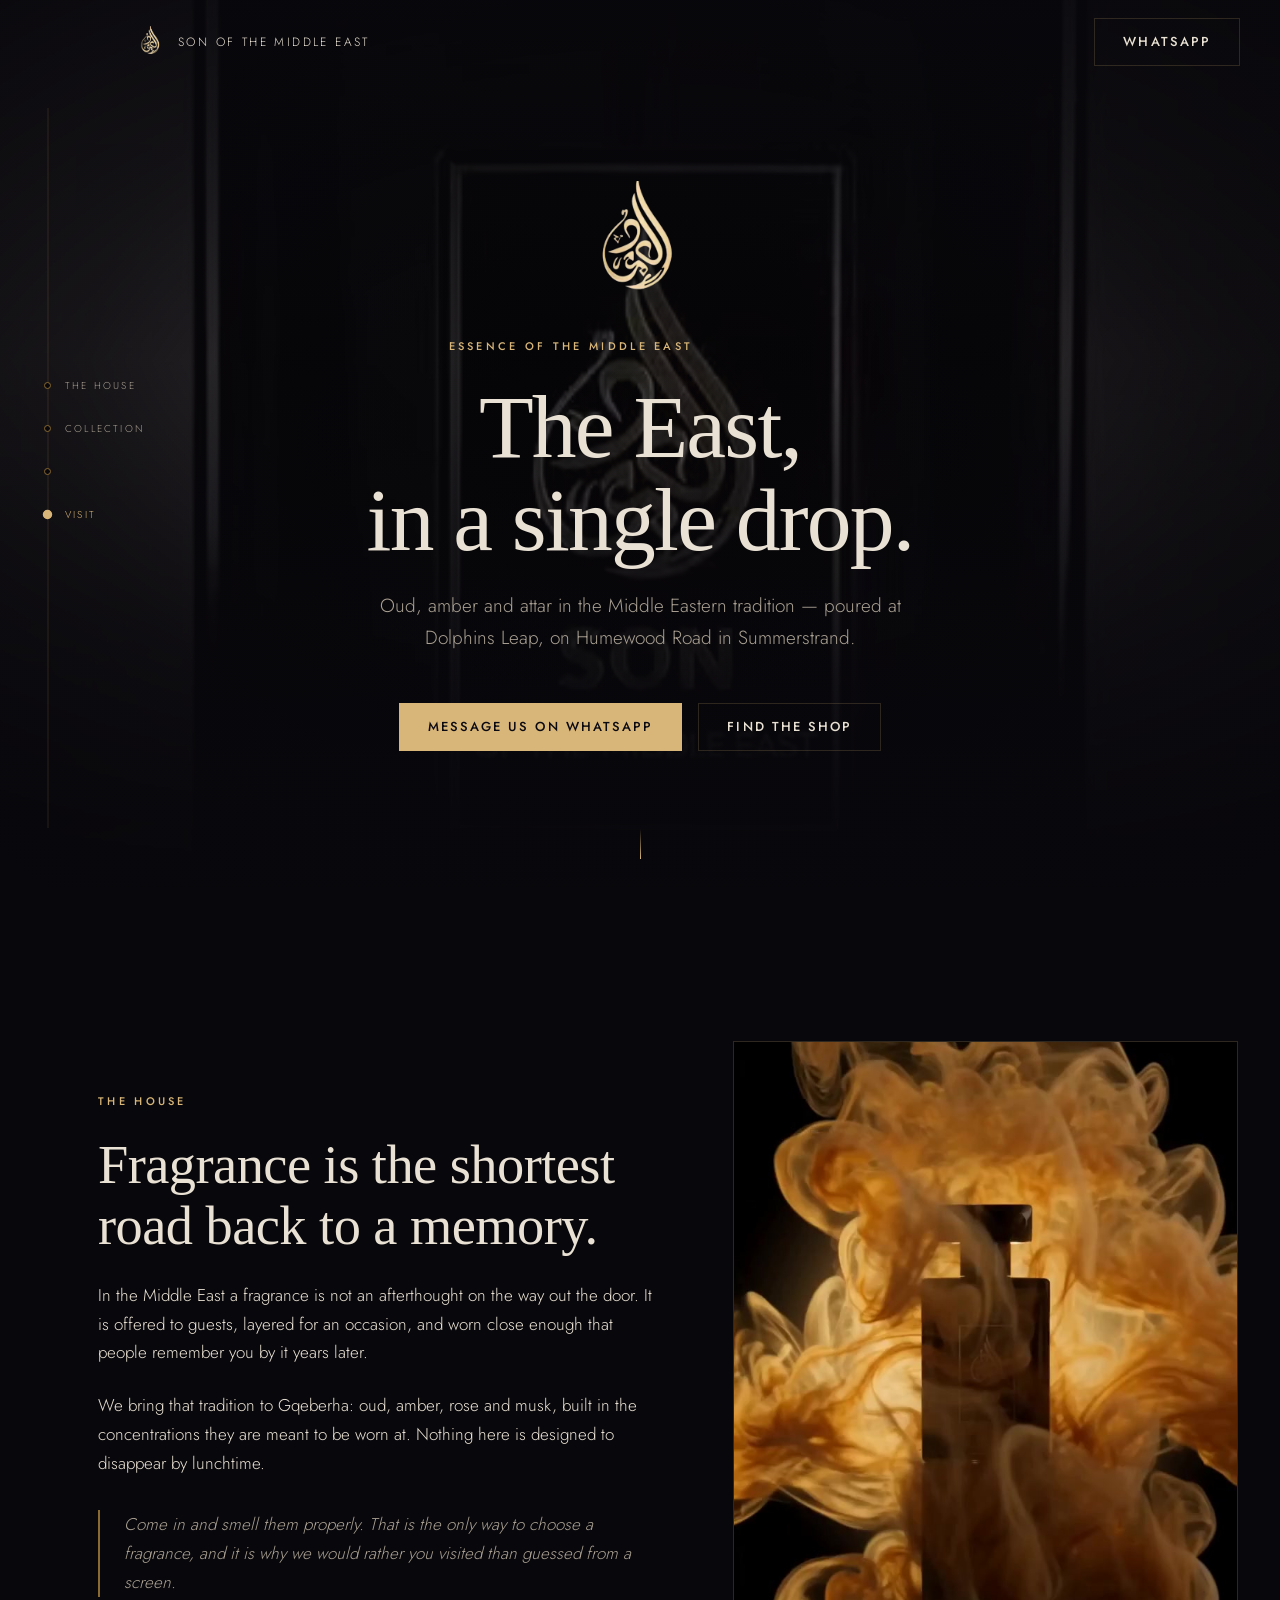
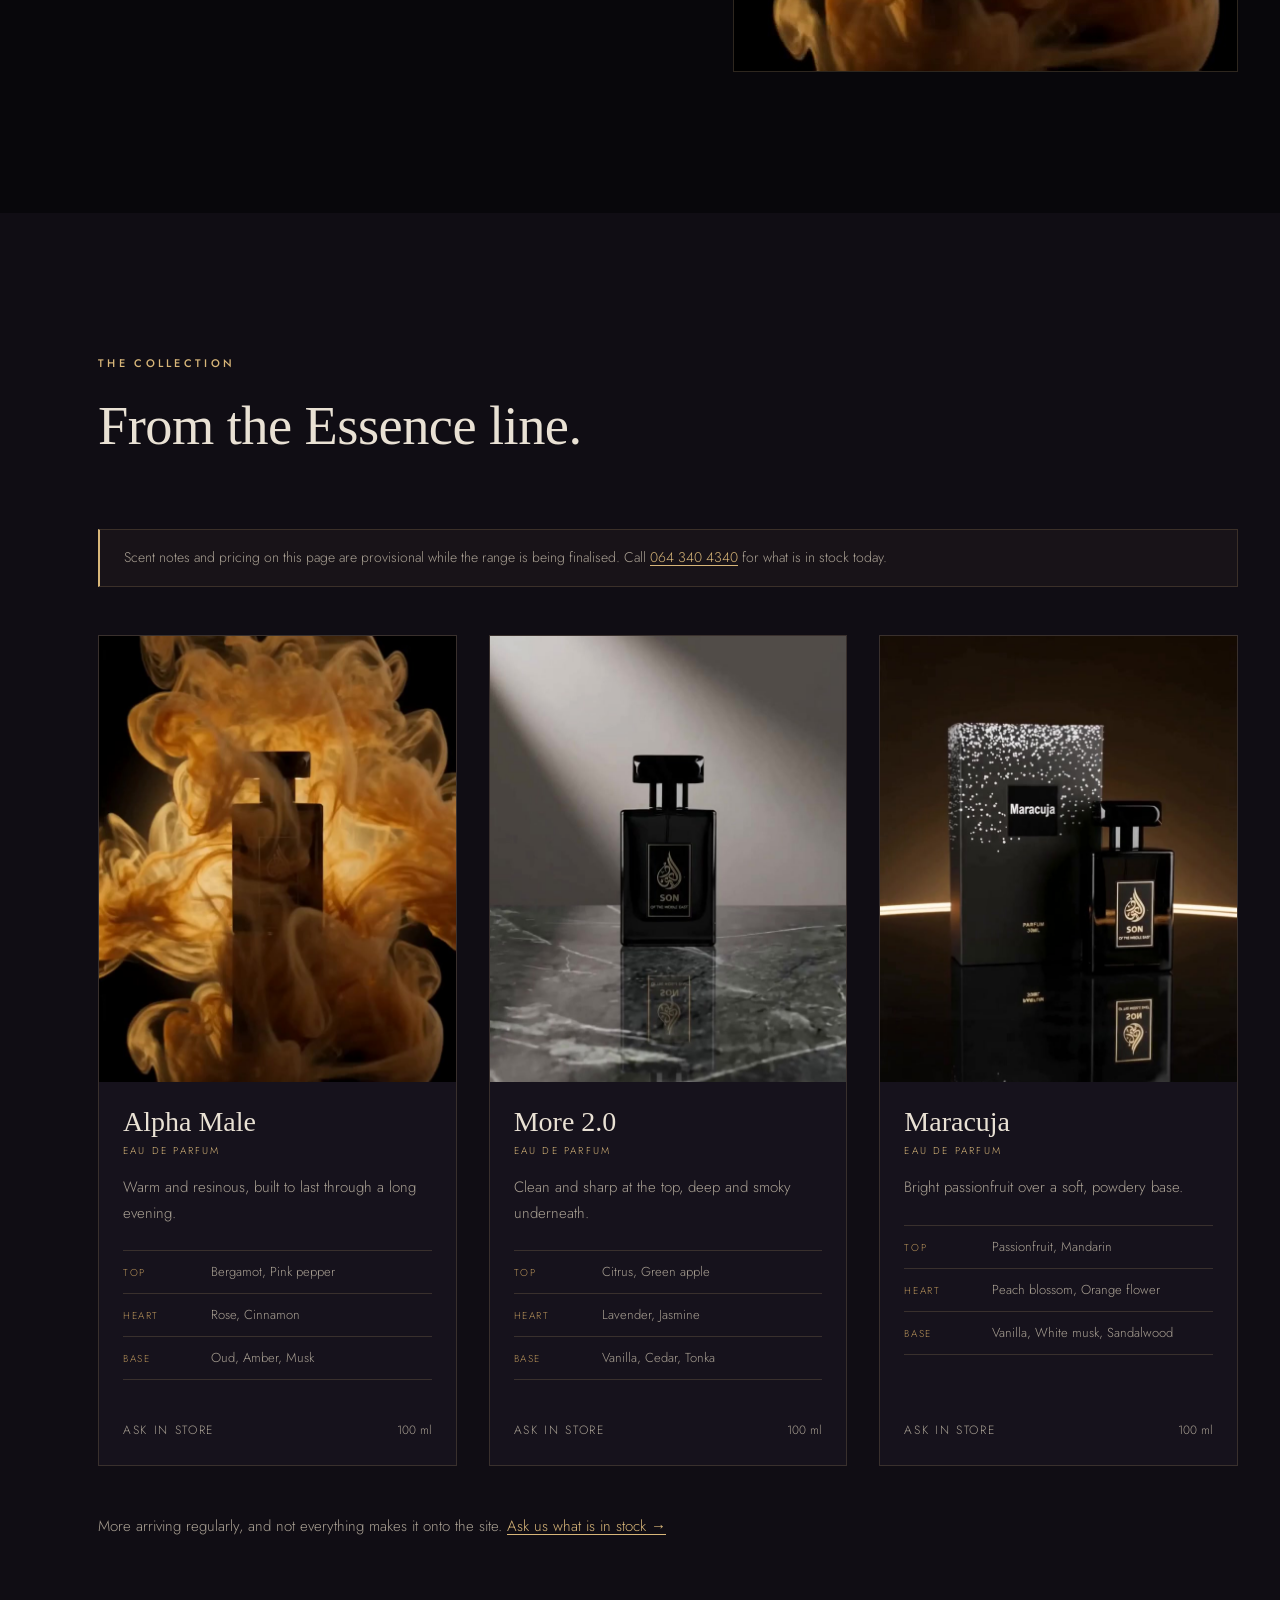
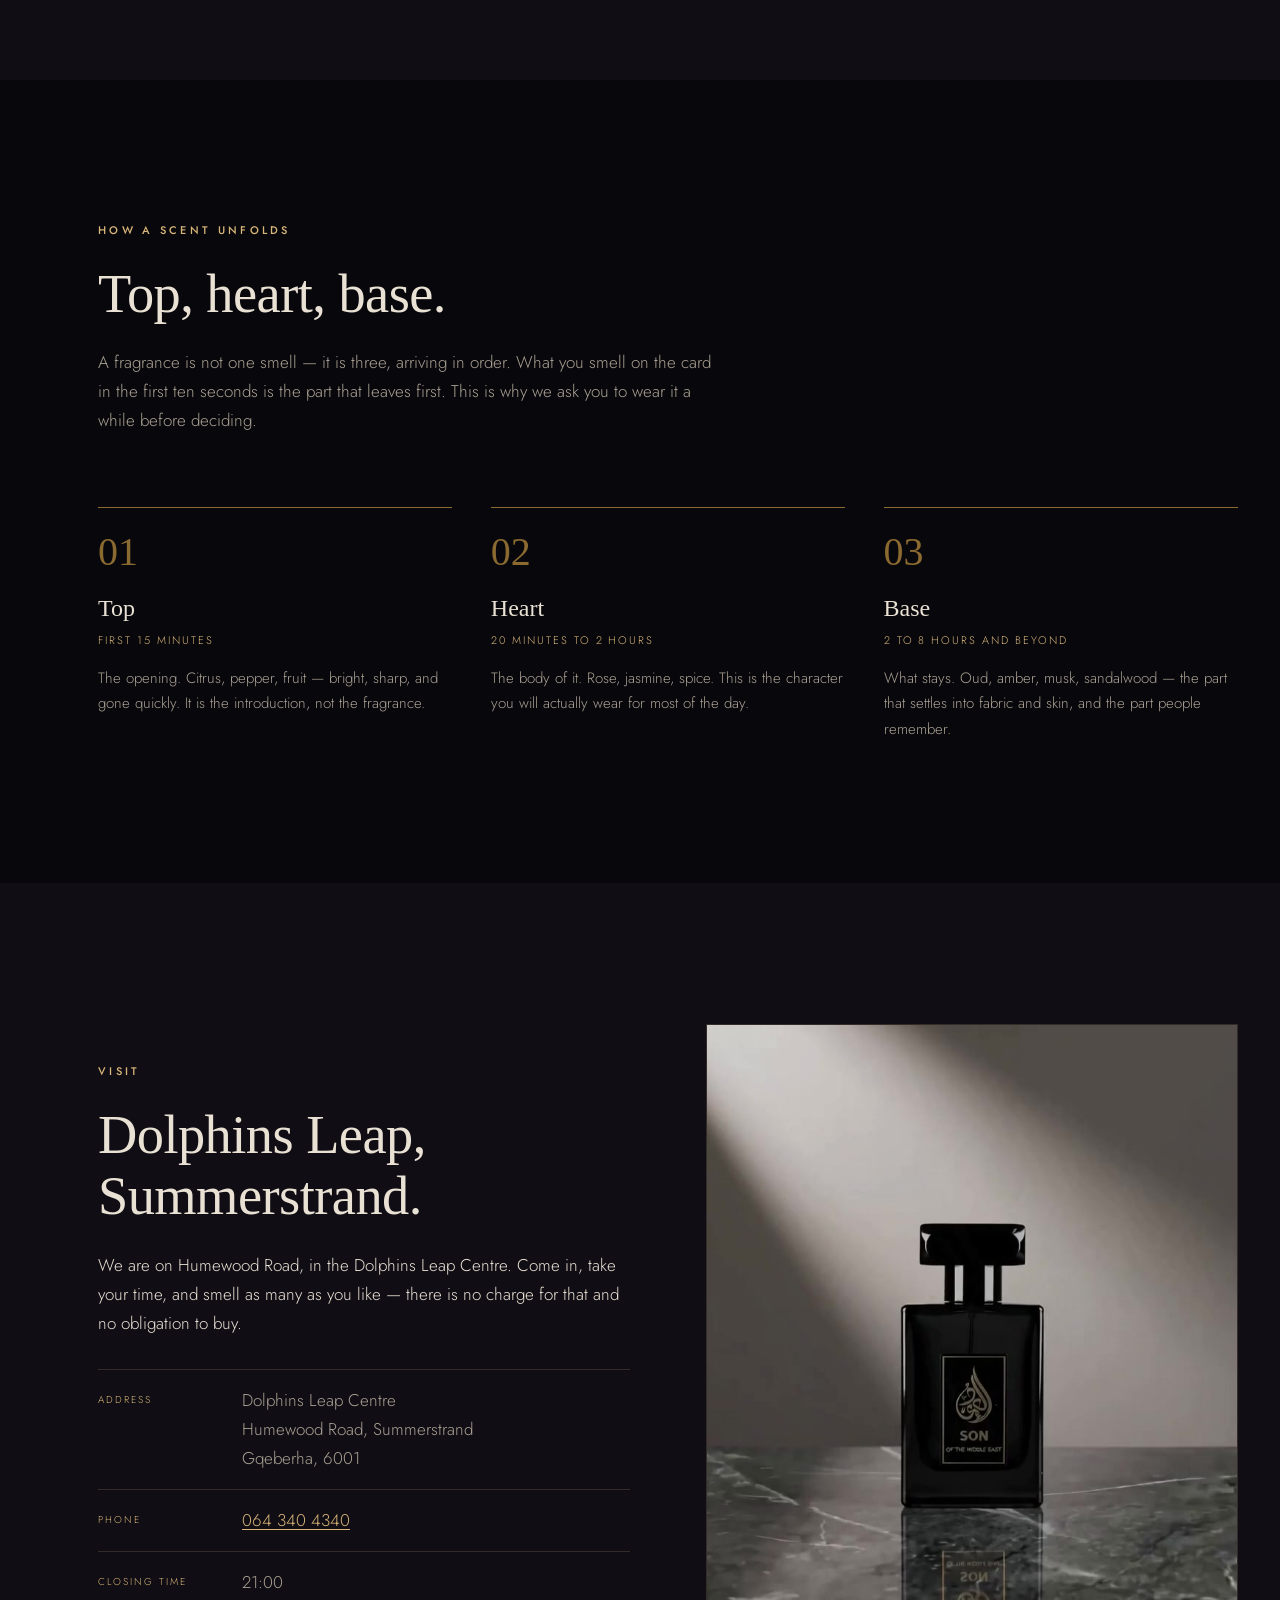
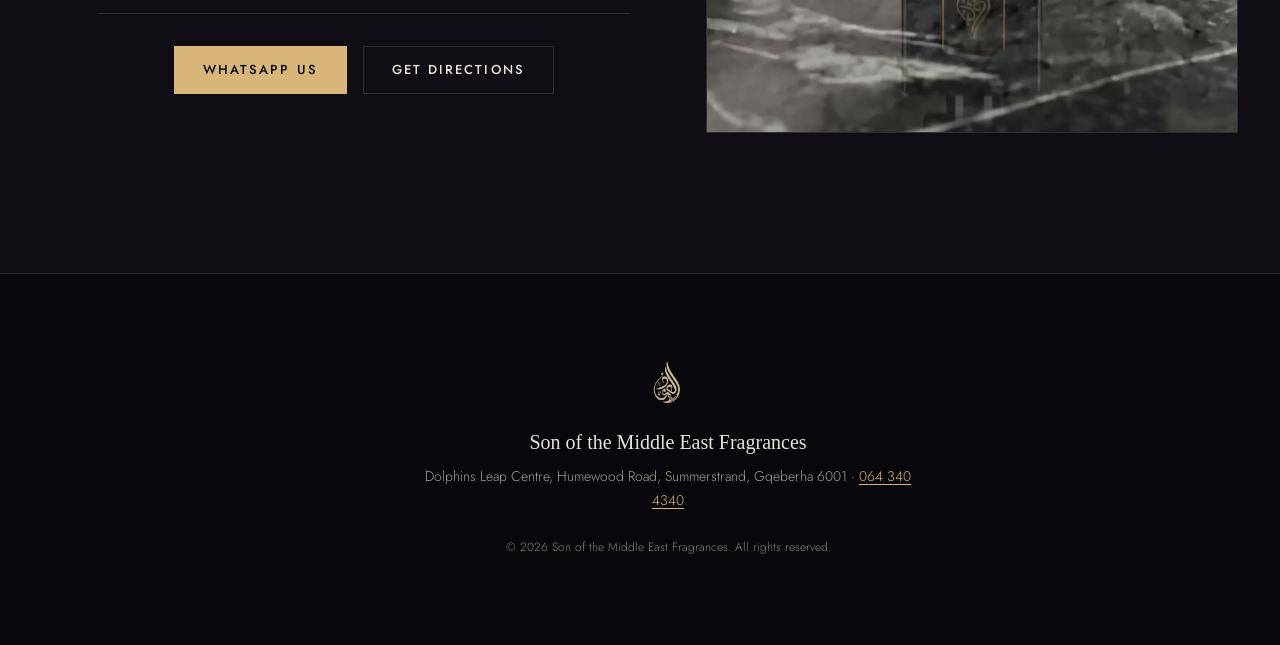
==== commit 99a74bd8: "Optimise hero video and add WebM source The hero video was a 3.4 MB H.264 file — heavy for a phone o" ====
--- a/Son of the middle east/index.html
+++ b/Son of the middle east/index.html
@@ -63,6 +63,7 @@
 <section class="hero" id="top">
   <video class="hero__video" autoplay muted loop playsinline
          poster="assets/img/hero-poster.jpg" aria-hidden="true" tabindex="-1">
+    <source src="assets/video/hero.webm" type="video/webm">
     <source src="assets/video/hero.mp4" type="video/mp4">
   </video>
   <div class="hero__veil" aria-hidden="true"></div>
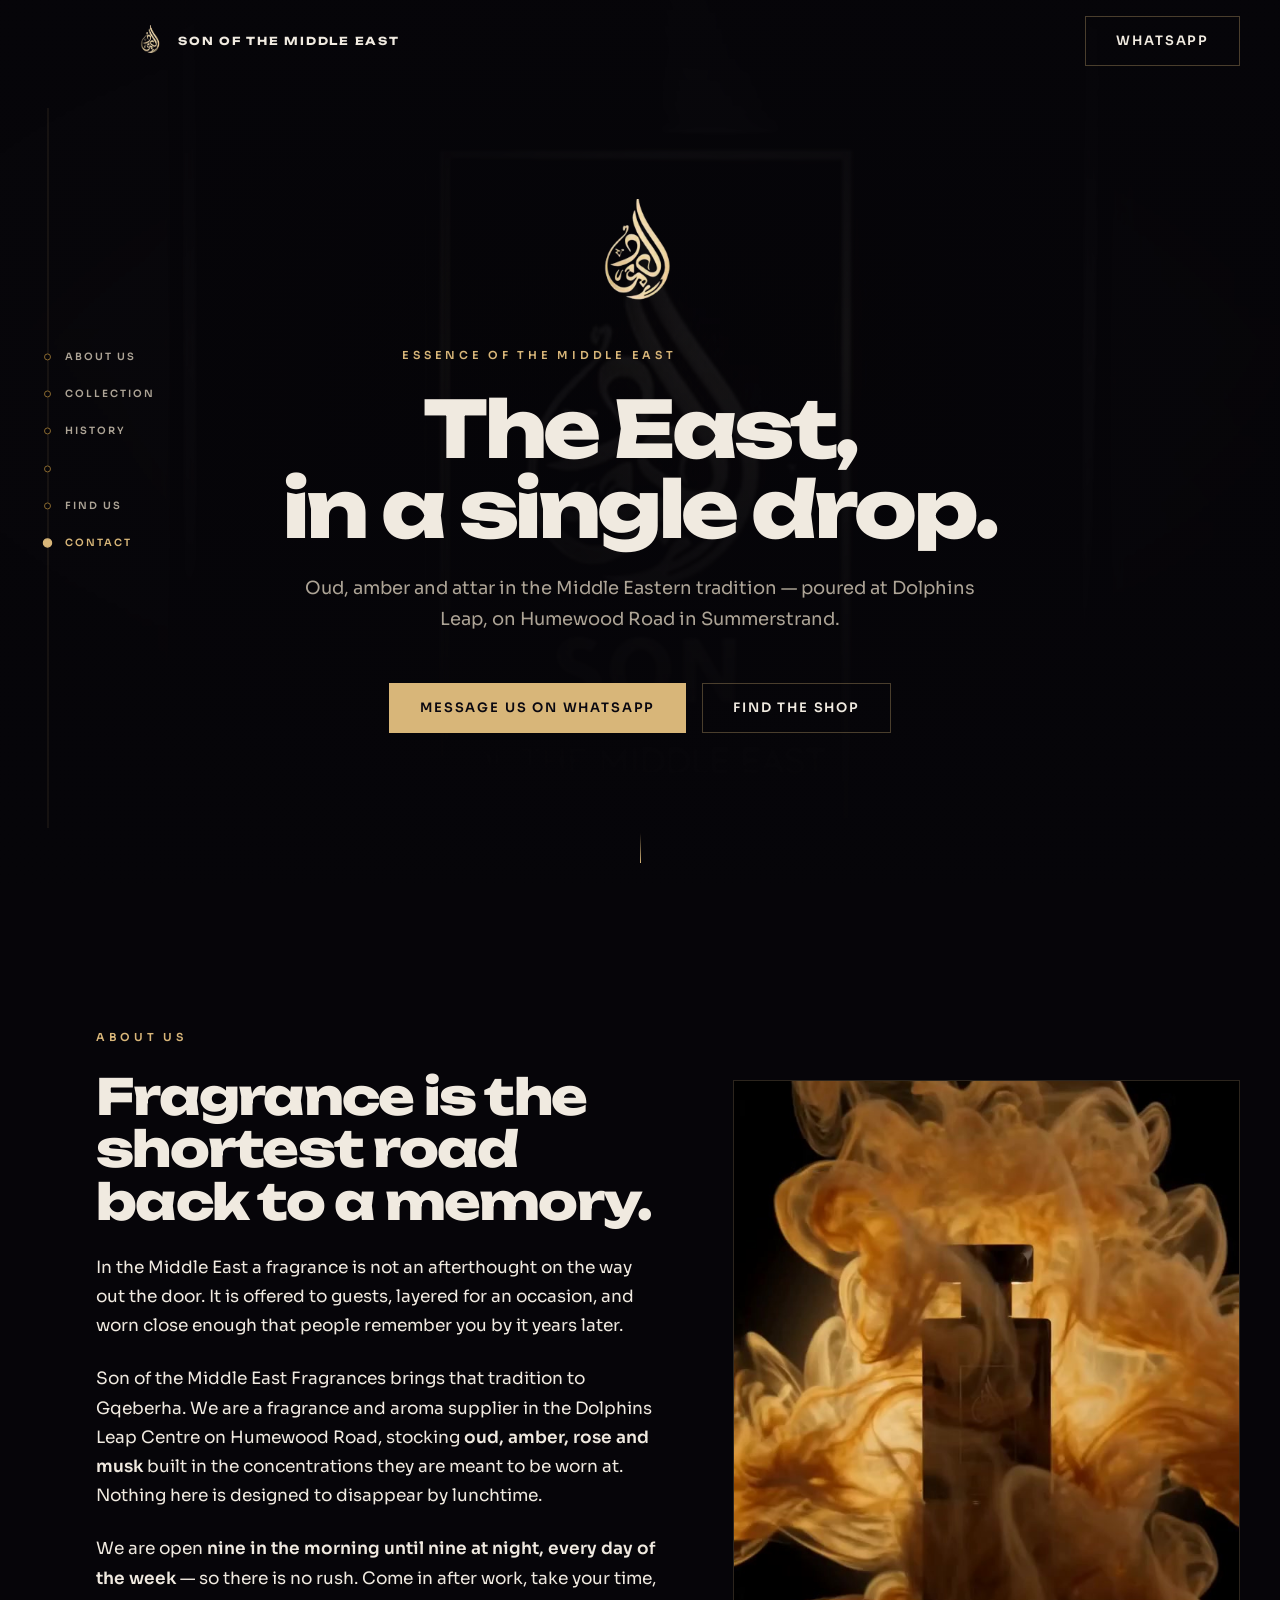
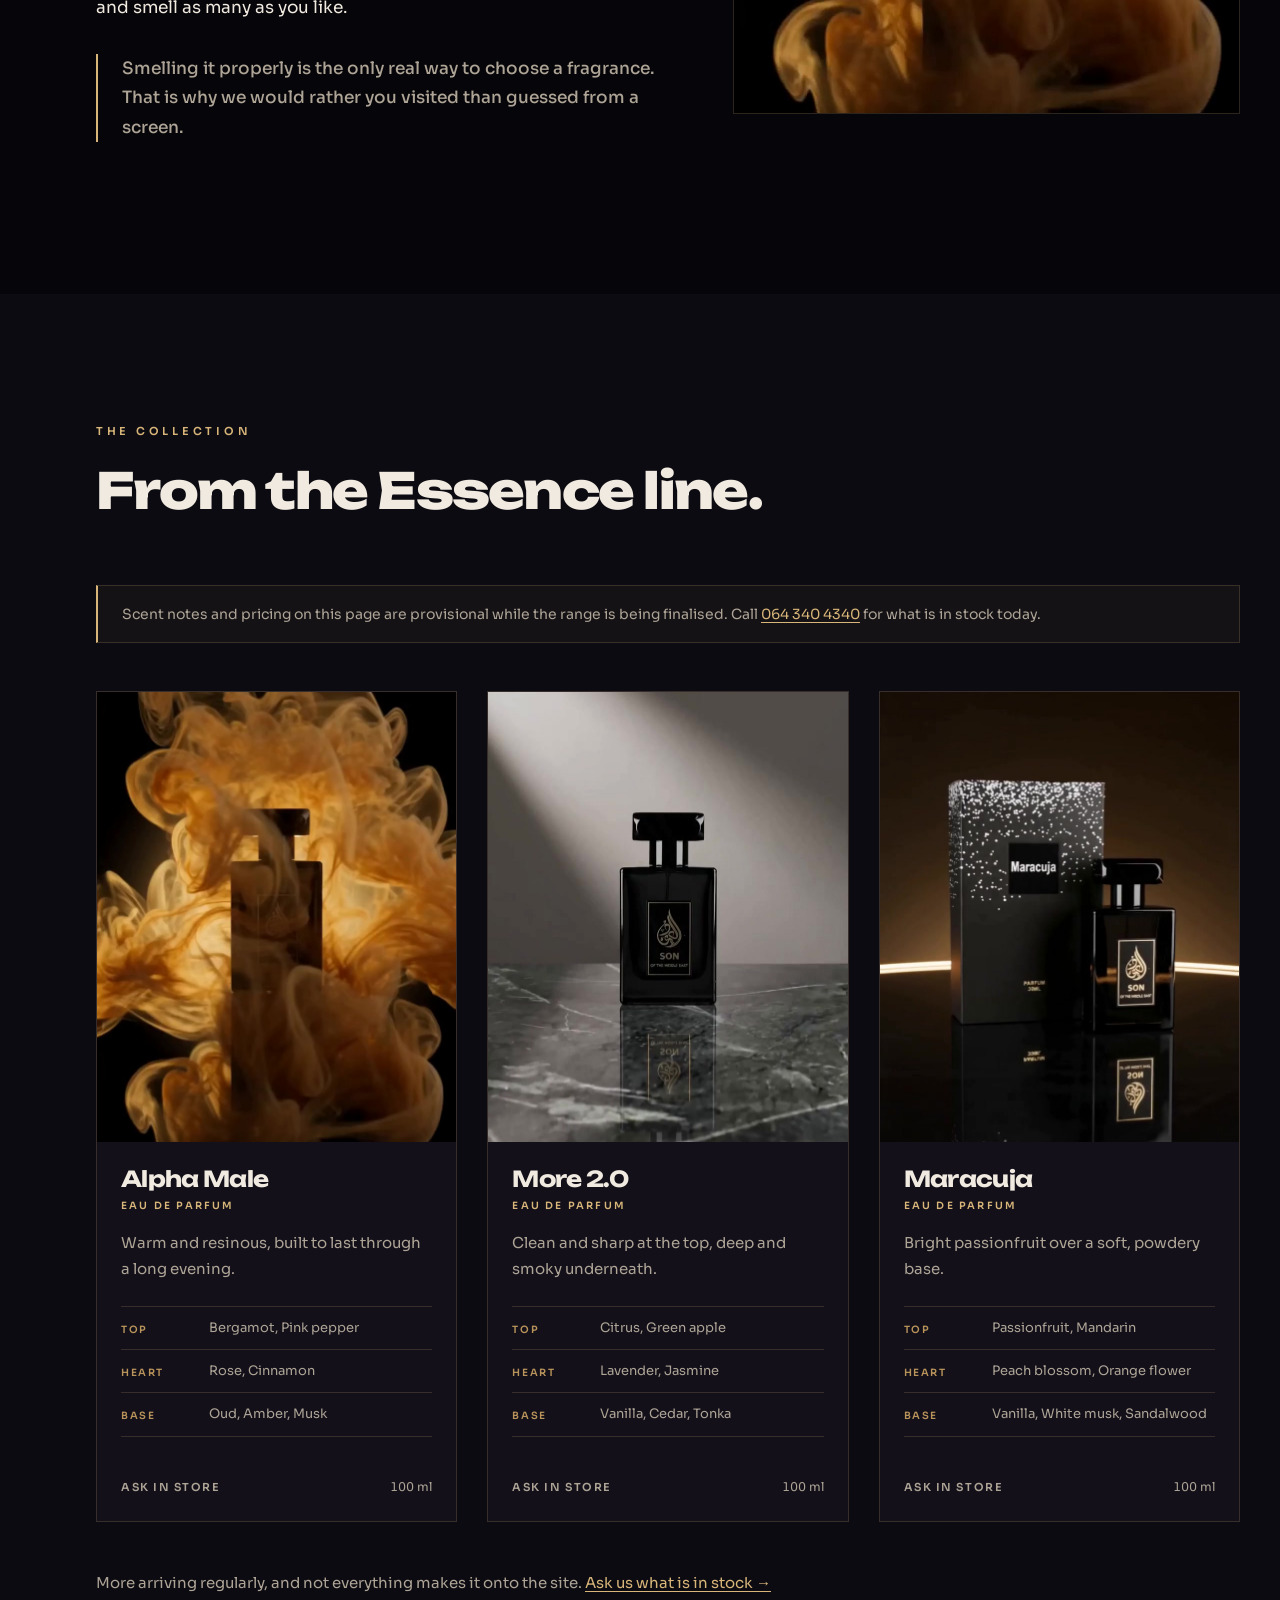
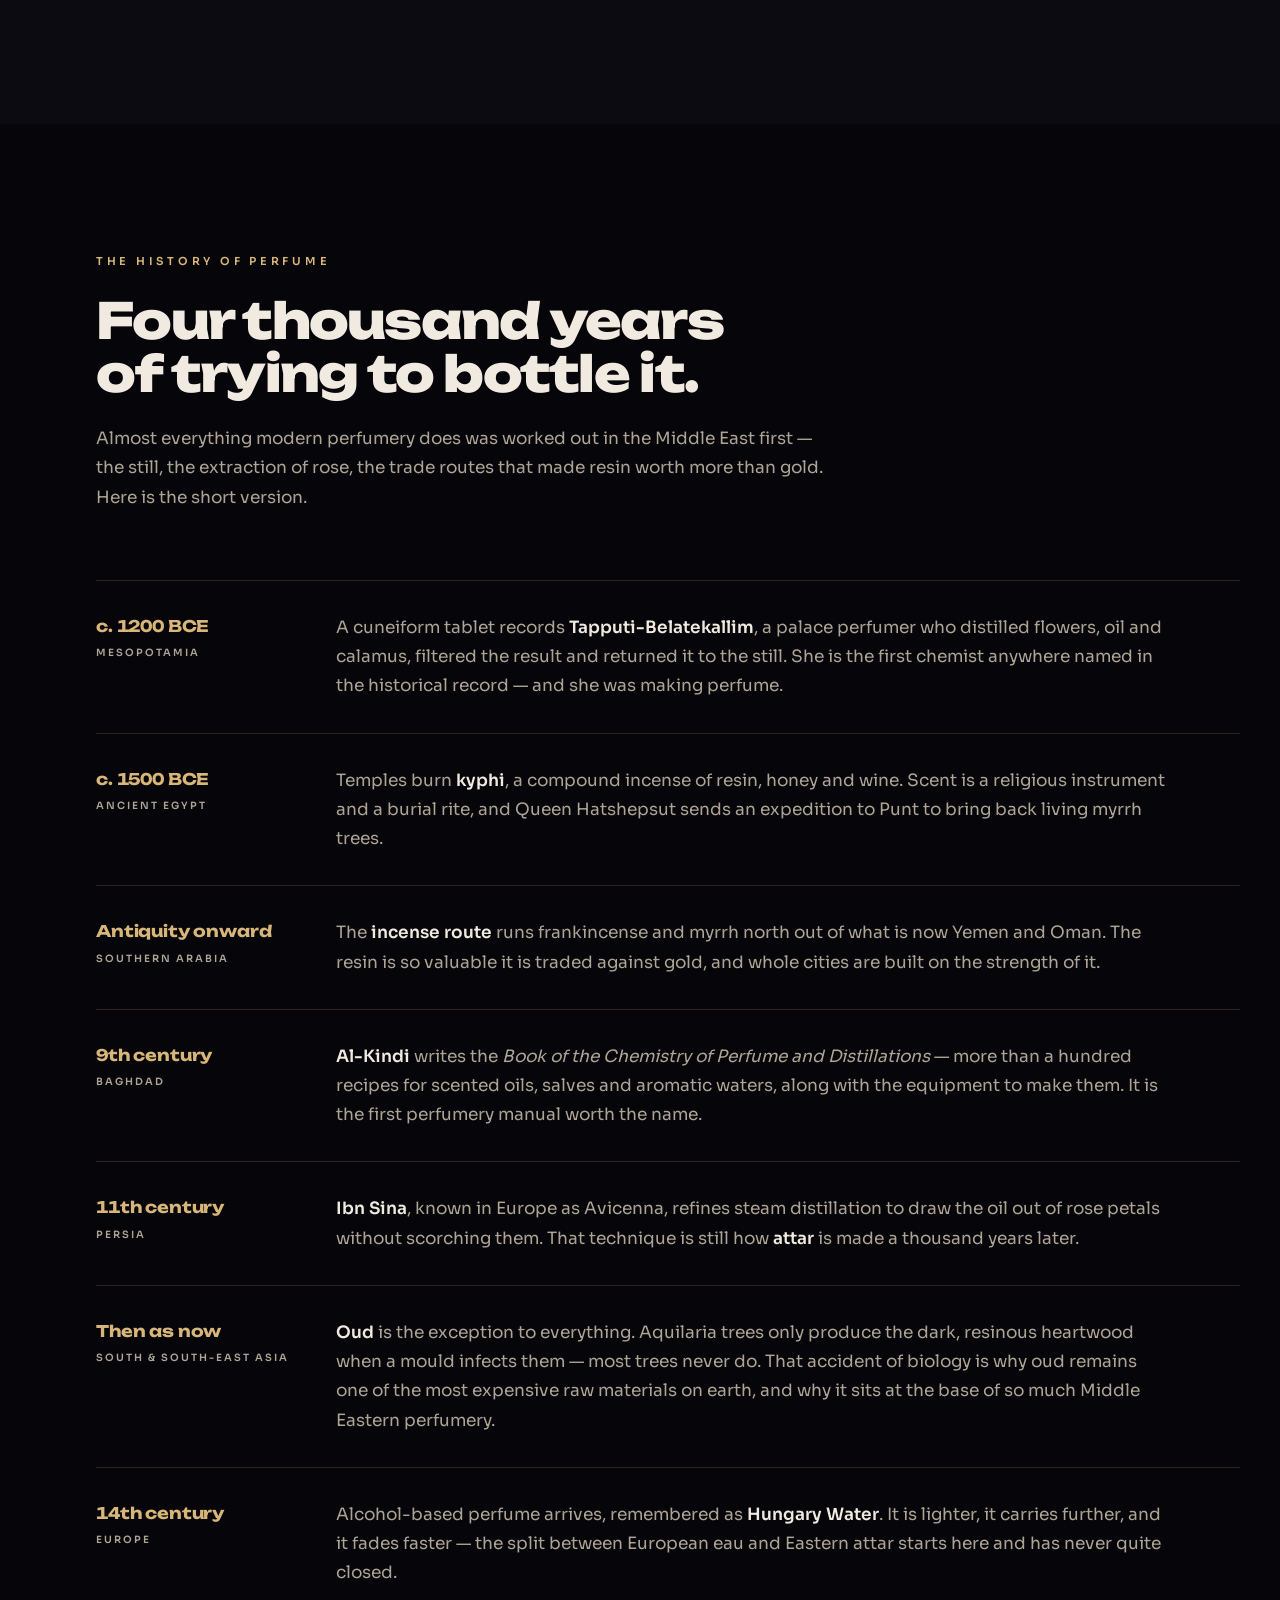
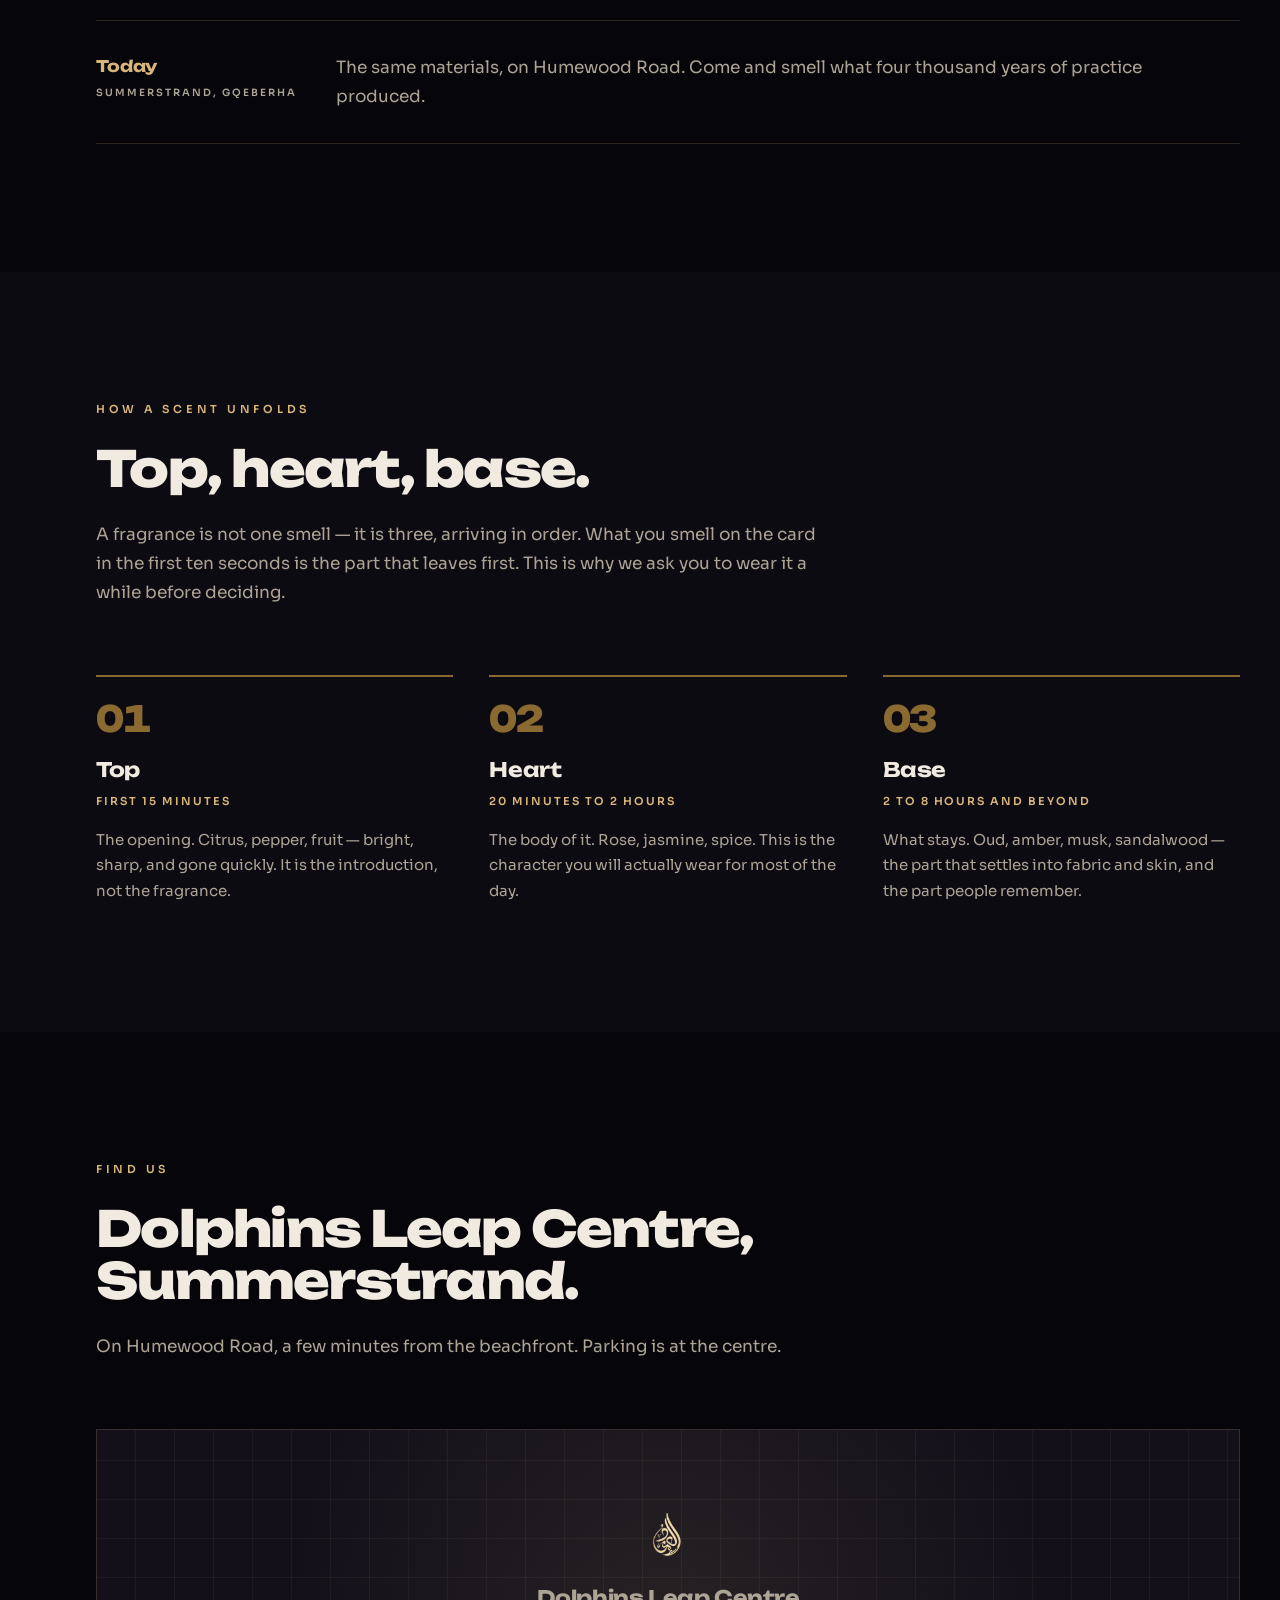
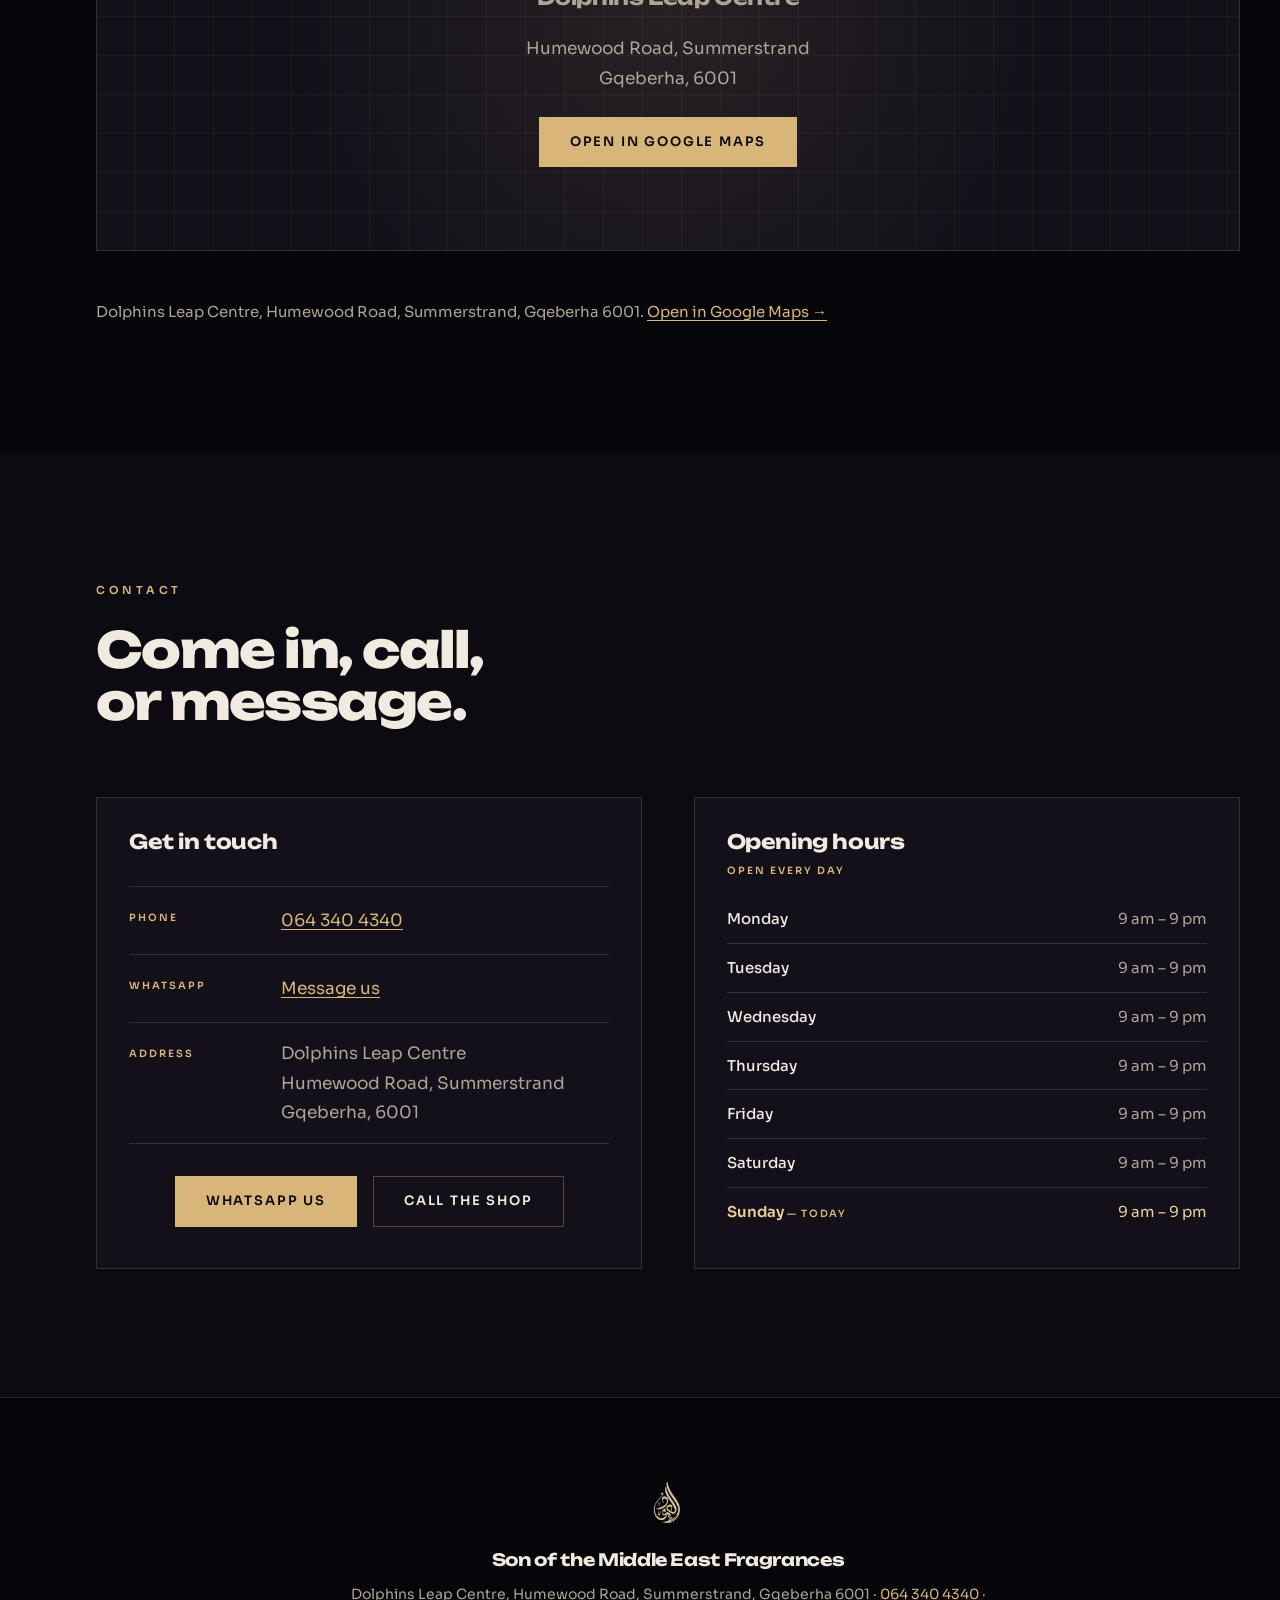
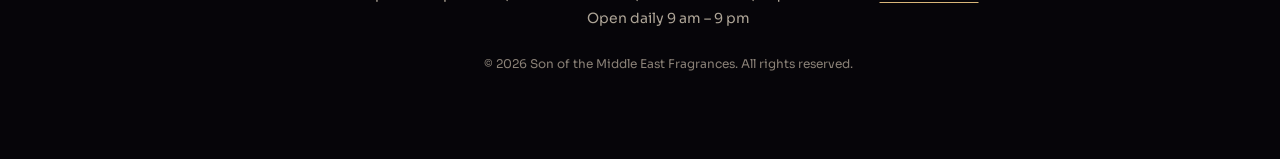
==== commit 74fb181e: "Rework typography, darken hero, add four sections Typography moves from Amiri/Jost to Unbounded/Sora" ====
--- a/Son of the middle east/index.html
+++ b/Son of the middle east/index.html
@@ -4,7 +4,7 @@
 <meta charset="utf-8">
 <meta name="viewport" content="width=device-width, initial-scale=1">
 <title>Son of the Middle East Fragrances — Oud &amp; Attar in Gqeberha</title>
-<meta name="description" content="Middle Eastern oud, amber and attar fragrances. Dolphins Leap Centre, Humewood Road, Summerstrand, Gqeberha. Come in and smell them — 064 340 4340.">
+<meta name="description" content="Middle Eastern oud, amber and attar fragrances. Dolphins Leap Centre, Humewood Road, Summerstrand, Gqeberha. Open 9am–9pm every day — 064 340 4340.">
 
 <meta property="og:title" content="Son of the Middle East Fragrances">
 <meta property="og:description" content="Oud, amber and attar in the Middle Eastern tradition — Dolphins Leap Centre, Summerstrand, Gqeberha.">
@@ -12,8 +12,8 @@
 <meta property="og:type" content="website">
 
 <link rel="icon" href="assets/img/mark.png">
-<link rel="preload" href="assets/fonts/amiri-400-latin.woff2" as="font" type="font/woff2" crossorigin>
-<link rel="preload" href="assets/fonts/jost-300-latin.woff2" as="font" type="font/woff2" crossorigin>
+<link rel="preload" href="assets/fonts/unbounded-800-latin.woff2" as="font" type="font/woff2" crossorigin>
+<link rel="preload" href="assets/fonts/sora-400-latin.woff2" as="font" type="font/woff2" crossorigin>
 <link rel="stylesheet" href="assets/css/fonts.css">
 <link rel="stylesheet" href="assets/css/site.css">
 
@@ -30,7 +30,13 @@
     "addressLocality": "Summerstrand, Gqeberha",
     "postalCode": "6001",
     "addressCountry": "ZA"
-  }
+  },
+  "openingHoursSpecification": [{
+    "@type": "OpeningHoursSpecification",
+    "dayOfWeek": ["Monday","Tuesday","Wednesday","Thursday","Friday","Saturday","Sunday"],
+    "opens": "09:00",
+    "closes": "21:00"
+  }]
 }
 </script>
 </head>
@@ -42,16 +48,18 @@
 <nav class="sillage" aria-label="Section navigation">
   <div class="sillage__track" aria-hidden="true"><span class="sillage__fill"></span></div>
   <ul class="sillage__nodes">
-    <li><a href="#house" data-node><span class="sillage__dot" aria-hidden="true"></span><span class="sillage__label">The house</span></a></li>
+    <li><a href="#about" data-node><span class="sillage__dot" aria-hidden="true"></span><span class="sillage__label">About us</span></a></li>
     <li><a href="#collection" data-node><span class="sillage__dot" aria-hidden="true"></span><span class="sillage__label">Collection</span></a></li>
+    <li><a href="#history" data-node><span class="sillage__dot" aria-hidden="true"></span><span class="sillage__label">History</span></a></li>
     <li><a href="#unfolds" data-node><span class="sillage__dot" aria-hidden="true"></span><span class="sillage__label">How it unfolds</span></a></li>
-    <li><a href="#visit" data-node><span class="sillage__dot" aria-hidden="true"></span><span class="sillage__label">Visit</span></a></li>
+    <li><a href="#find" data-node><span class="sillage__dot" aria-hidden="true"></span><span class="sillage__label">Find us</span></a></li>
+    <li><a href="#contact" data-node><span class="sillage__dot" aria-hidden="true"></span><span class="sillage__label">Contact</span></a></li>
   </ul>
 </nav>
 
 <header class="topbar">
   <a class="topbar__brand" href="#top">
-    <img src="assets/img/mark.png" alt="Son of the Middle East" width="34" height="36">
+    <img src="assets/img/mark.png" alt="Son of the Middle East" width="30" height="32">
     <span>Son of the Middle East</span>
   </a>
   <a class="btn btn--ghost topbar__cta" href="https://wa.me/27643404340">WhatsApp</a>
@@ -78,20 +86,20 @@
     </p>
     <div class="hero__actions">
       <a class="btn btn--gold" href="https://wa.me/27643404340">Message us on WhatsApp</a>
-      <a class="btn btn--ghost" href="#visit">Find the shop</a>
+      <a class="btn btn--ghost" href="#find">Find the shop</a>
     </div>
   </div>
 
-  <a class="hero__scroll" href="#house" aria-label="Scroll to read more">
+  <a class="hero__scroll" href="#about" aria-label="Scroll to read more">
     <span aria-hidden="true"></span>
   </a>
 </section>
 
-<!-- ── The house ────────────────────────────────────────────────────────── -->
-<section class="section" id="house">
+<!-- ── About us ─────────────────────────────────────────────────────────── -->
+<section class="section" id="about">
   <div class="wrap wrap--split">
     <div class="split__text">
-      <p class="eyebrow">The house</p>
+      <p class="eyebrow">About us</p>
       <h2 class="h2">Fragrance is the shortest road back to a memory.</h2>
       <p>
         In the Middle East a fragrance is not an afterthought on the way out the door.
@@ -99,13 +107,19 @@
         people remember you by it years later.
       </p>
       <p>
-        We bring that tradition to Gqeberha: oud, amber, rose and musk, built in the
-        concentrations they are meant to be worn at. Nothing here is designed to
-        disappear by lunchtime.
+        Son of the Middle East Fragrances brings that tradition to Gqeberha. We are a
+        fragrance and aroma supplier in the Dolphins Leap Centre on Humewood Road,
+        stocking <strong>oud, amber, rose and musk</strong> built in the concentrations
+        they are meant to be worn at. Nothing here is designed to disappear by lunchtime.
+      </p>
+      <p>
+        We are open <strong>nine in the morning until nine at night, every day of the
+        week</strong> — so there is no rush. Come in after work, take your time, and
+        smell as many as you like.
       </p>
       <p class="lede-note">
-        Come in and smell them properly. That is the only way to choose a fragrance,
-        and it is why we would rather you visited than guessed from a screen.
+        Smelling it properly is the only real way to choose a fragrance. That is why we
+        would rather you visited than guessed from a screen.
       </p>
     </div>
     <figure class="split__figure">
@@ -137,8 +151,140 @@
   </div>
 </section>
 
+<!-- ── History of perfume — a real chronology, so it is dated ───────────── -->
+<section class="section" id="history">
+  <div class="wrap">
+    <header class="section__head">
+      <p class="eyebrow">The history of perfume</p>
+      <h2 class="h2">Four thousand years of trying to bottle it.</h2>
+      <p class="section__intro">
+        Almost everything modern perfumery does was worked out in the Middle East
+        first — the still, the extraction of rose, the trade routes that made resin
+        worth more than gold. Here is the short version.
+      </p>
+    </header>
+
+    <ol class="timeline">
+      <li class="era">
+        <div>
+          <p class="era__when">c. 1200 BCE</p>
+          <p class="era__where">Mesopotamia</p>
+        </div>
+        <div class="era__body">
+          <p>
+            A cuneiform tablet records <strong>Tapputi-Belatekallim</strong>, a palace
+            perfumer who distilled flowers, oil and calamus, filtered the result and
+            returned it to the still. She is the first chemist anywhere named in the
+            historical record — and she was making perfume.
+          </p>
+        </div>
+      </li>
+
+      <li class="era">
+        <div>
+          <p class="era__when">c. 1500 BCE</p>
+          <p class="era__where">Ancient Egypt</p>
+        </div>
+        <div class="era__body">
+          <p>
+            Temples burn <strong>kyphi</strong>, a compound incense of resin, honey and
+            wine. Scent is a religious instrument and a burial rite, and Queen Hatshepsut
+            sends an expedition to Punt to bring back living myrrh trees.
+          </p>
+        </div>
+      </li>
+
+      <li class="era">
+        <div>
+          <p class="era__when">Antiquity onward</p>
+          <p class="era__where">Southern Arabia</p>
+        </div>
+        <div class="era__body">
+          <p>
+            The <strong>incense route</strong> runs frankincense and myrrh north out of
+            what is now Yemen and Oman. The resin is so valuable it is traded against
+            gold, and whole cities are built on the strength of it.
+          </p>
+        </div>
+      </li>
+
+      <li class="era">
+        <div>
+          <p class="era__when">9th century</p>
+          <p class="era__where">Baghdad</p>
+        </div>
+        <div class="era__body">
+          <p>
+            <strong>Al-Kindi</strong> writes the <em>Book of the Chemistry of Perfume and
+            Distillations</em> — more than a hundred recipes for scented oils, salves and
+            aromatic waters, along with the equipment to make them. It is the first
+            perfumery manual worth the name.
+          </p>
+        </div>
+      </li>
+
+      <li class="era">
+        <div>
+          <p class="era__when">11th century</p>
+          <p class="era__where">Persia</p>
+        </div>
+        <div class="era__body">
+          <p>
+            <strong>Ibn Sina</strong>, known in Europe as Avicenna, refines steam
+            distillation to draw the oil out of rose petals without scorching them. That
+            technique is still how <strong>attar</strong> is made a thousand years later.
+          </p>
+        </div>
+      </li>
+
+      <li class="era">
+        <div>
+          <p class="era__when">Then as now</p>
+          <p class="era__where">South &amp; South-East Asia</p>
+        </div>
+        <div class="era__body">
+          <p>
+            <strong>Oud</strong> is the exception to everything. Aquilaria trees only
+            produce the dark, resinous heartwood when a mould infects them — most trees
+            never do. That accident of biology is why oud remains one of the most
+            expensive raw materials on earth, and why it sits at the base of so much
+            Middle Eastern perfumery.
+          </p>
+        </div>
+      </li>
+
+      <li class="era">
+        <div>
+          <p class="era__when">14th century</p>
+          <p class="era__where">Europe</p>
+        </div>
+        <div class="era__body">
+          <p>
+            Alcohol-based perfume arrives, remembered as <strong>Hungary Water</strong>.
+            It is lighter, it carries further, and it fades faster — the split between
+            European eau and Eastern attar starts here and has never quite closed.
+          </p>
+        </div>
+      </li>
+
+      <li class="era">
+        <div>
+          <p class="era__when">Today</p>
+          <p class="era__where">Summerstrand, Gqeberha</p>
+        </div>
+        <div class="era__body">
+          <p>
+            The same materials, on Humewood Road. Come and smell what four thousand
+            years of practice produced.
+          </p>
+        </div>
+      </li>
+    </ol>
+  </div>
+</section>
+
 <!-- ── How a scent unfolds — a genuine sequence, so it is numbered ───────── -->
-<section class="section" id="unfolds">
+<section class="section section--raised" id="unfolds">
   <div class="wrap">
     <header class="section__head">
       <p class="eyebrow">How a scent unfolds</p>
@@ -173,42 +319,92 @@
   </div>
 </section>
 
-<!-- ── Visit ────────────────────────────────────────────────────────────── -->
-<section class="section section--raised" id="visit">
-  <div class="wrap wrap--split wrap--split-even">
-    <div>
-      <p class="eyebrow">Visit</p>
-      <h2 class="h2">Dolphins Leap, Summerstrand.</h2>
-      <p>
-        We are on Humewood Road, in the Dolphins Leap Centre. Come in, take your
-        time, and smell as many as you like — there is no charge for that and no
-        obligation to buy.
-      </p>
-
-      <dl class="facts">
-        <div class="fact">
-          <dt>Address</dt>
-          <dd>Dolphins Leap Centre<br>Humewood Road, Summerstrand<br>Gqeberha, 6001</dd>
-        </div>
-        <div class="fact">
-          <dt>Phone</dt>
-          <dd><a href="tel:+27643404340">064 340 4340</a></dd>
-        </div>
-        <div class="fact">
-          <dt>Closing time</dt>
-          <dd>21:00</dd>
-        </div>
-      </dl>
-
-      <div class="hero__actions">
-        <a class="btn btn--gold" href="https://wa.me/27643404340">WhatsApp us</a>
-        <a class="btn btn--ghost" href="https://www.google.com/maps/search/?api=1&query=Son+Of+The+Middle+East+Fragrances+Dolphins+Leap+Centre+Humewood+Rd+Summerstrand+Gqeberha">Get directions</a>
+<!-- ── Find us — map ────────────────────────────────────────────────────── -->
+<section class="section" id="find">
+  <div class="wrap">
+    <header class="section__head">
+      <p class="eyebrow">Find us</p>
+      <h2 class="h2">Dolphins Leap Centre, Summerstrand.</h2>
+      <p class="section__intro">
+        On Humewood Road, a few minutes from the beachfront. Parking is at the centre.
+      </p>
+    </header>
+
+    <!-- If the embedded map cannot load (offline, blocked, strict privacy
+         settings), site.js swaps in the fallback panel below it. -->
+    <div class="map" id="map"
+         data-maps-url="https://www.google.com/maps/search/?api=1&query=Son+Of+The+Middle+East+Fragrances+Dolphins+Leap+Centre+Humewood+Rd+Summerstrand+Gqeberha">
+      <iframe id="mapFrame"
+        title="Map showing Son of the Middle East Fragrances at Dolphins Leap Centre, Humewood Road, Summerstrand, Gqeberha"
+        src="https://maps.google.com/maps?q=Dolphins%20Leap%20Centre%2C%20Humewood%20Rd%2C%20Summerstrand%2C%20Gqeberha%2C%206001&z=16&output=embed"
+        loading="lazy" referrerpolicy="no-referrer-when-downgrade"
+        allowfullscreen></iframe>
+      <template id="mapFallback">
+        <div class="map__fallback">
+          <div>
+            <img class="map__pin" src="assets/img/mark.png" alt="" aria-hidden="true">
+            <p class="h3">Dolphins Leap Centre</p>
+            <p>Humewood Road, Summerstrand<br>Gqeberha, 6001</p>
+            <a class="btn btn--gold" href="https://www.google.com/maps/search/?api=1&query=Son+Of+The+Middle+East+Fragrances+Dolphins+Leap+Centre+Humewood+Rd+Summerstrand+Gqeberha">Open in Google Maps</a>
+          </div>
+        </div>
+      </template>
+    </div>
+
+    <p class="grid__foot">
+      Dolphins Leap Centre, Humewood Road, Summerstrand, Gqeberha 6001.
+      <a href="https://www.google.com/maps/search/?api=1&query=Son+Of+The+Middle+East+Fragrances+Dolphins+Leap+Centre+Humewood+Rd+Summerstrand+Gqeberha">Open in Google Maps →</a>
+    </p>
+  </div>
+</section>
+
+<!-- ── Contact ──────────────────────────────────────────────────────────── -->
+<section class="section section--raised" id="contact">
+  <div class="wrap">
+    <header class="section__head">
+      <p class="eyebrow">Contact</p>
+      <h2 class="h2">Come in, call, or message.</h2>
+    </header>
+
+    <div class="contact-grid">
+      <div class="contact-card">
+        <h3 class="h3">Get in touch</h3>
+        <dl class="facts">
+          <div class="fact">
+            <dt>Phone</dt>
+            <dd><a href="tel:+27643404340">064 340 4340</a></dd>
+          </div>
+          <div class="fact">
+            <dt>WhatsApp</dt>
+            <dd><a href="https://wa.me/27643404340">Message us</a></dd>
+          </div>
+          <div class="fact">
+            <dt>Address</dt>
+            <dd>Dolphins Leap Centre<br>Humewood Road, Summerstrand<br>Gqeberha, 6001</dd>
+          </div>
+        </dl>
+        <div class="hero__actions">
+          <a class="btn btn--gold" href="https://wa.me/27643404340">WhatsApp us</a>
+          <a class="btn btn--ghost" href="tel:+27643404340">Call the shop</a>
+        </div>
+      </div>
+
+      <div class="contact-card">
+        <h3 class="h3">Opening hours</h3>
+        <table class="hours" id="hours">
+          <caption>Open every day</caption>
+          <tbody>
+            <tr data-day="1"><th scope="row">Monday</th><td>9 am – 9 pm</td></tr>
+            <tr data-day="2"><th scope="row">Tuesday</th><td>9 am – 9 pm</td></tr>
+            <tr data-day="3"><th scope="row">Wednesday</th><td>9 am – 9 pm</td></tr>
+            <tr data-day="4"><th scope="row">Thursday</th><td>9 am – 9 pm</td></tr>
+            <tr data-day="5"><th scope="row">Friday</th><td>9 am – 9 pm</td></tr>
+            <tr data-day="6"><th scope="row">Saturday</th><td>9 am – 9 pm</td></tr>
+            <tr data-day="0"><th scope="row">Sunday</th><td>9 am – 9 pm</td></tr>
+          </tbody>
+        </table>
       </div>
     </div>
-
-    <figure class="split__figure split__figure--tall">
-      <img src="assets/img/bottle-marble.jpg" alt="A black fragrance bottle lit on dark marble" loading="lazy">
-    </figure>
   </div>
 </section>
 
@@ -220,7 +416,7 @@
     <p class="footer__name">Son of the Middle East Fragrances</p>
     <p class="footer__meta">
       Dolphins Leap Centre, Humewood Road, Summerstrand, Gqeberha 6001 ·
-      <a href="tel:+27643404340">064 340 4340</a>
+      <a href="tel:+27643404340">064 340 4340</a> · Open daily 9 am – 9 pm
     </p>
     <p class="footer__fine">© <span id="year"></span> Son of the Middle East Fragrances. All rights reserved.</p>
   </div>
--- a/Son of the middle east/assets/css/fonts.css
+++ b/Son of the middle east/assets/css/fonts.css
@@ -1,127 +1,127 @@
 /* Self-hosted webfonts — no third-party requests, no render-blocking CDN. */
 
 @font-face {
-  font-family: 'Amiri';
+  font-family: 'Sora';
   font-style: normal;
   font-weight: 400;
   font-display: swap;
-  src: url('../fonts/amiri-400-arabic.woff2') format('woff2');
-  unicode-range: U+0600-06FF, U+0750-077F, U+0870-088E, U+0890-0891, U+0897-08E1, U+08E3-08FF, U+200C-200E, U+2010-2011, U+204F, U+2E41, U+FB50-FDFF, U+FE70-FE74, U+FE76-FEFC, U+102E0-102FB, U+10E60-10E7E, U+10EC2-10EC4, U+10EFC-10EFF, U+1EE00-1EE03, U+1EE05-1EE1F, U+1EE21-1EE22, U+1EE24, U+1EE27, U+1EE29-1EE32, U+1EE34-1EE37, U+1EE39, U+1EE3B, U+1EE42, U+1EE47, U+1EE49, U+1EE4B, U+1EE4D-1EE4F, U+1EE51-1EE52, U+1EE54, U+1EE57, U+1EE59, U+1EE5B, U+1EE5D, U+1EE5F, U+1EE61-1EE62, U+1EE64, U+1EE67-1EE6A, U+1EE6C-1EE72, U+1EE74-1EE77, U+1EE79-1EE7C, U+1EE7E, U+1EE80-1EE89, U+1EE8B-1EE9B, U+1EEA1-1EEA3, U+1EEA5-1EEA9, U+1EEAB-1EEBB, U+1EEF0-1EEF1;
-}
-
-@font-face {
-  font-family: 'Amiri';
-  font-style: normal;
-  font-weight: 400;
-  font-display: swap;
-  src: url('../fonts/amiri-400-latin-ext.woff2') format('woff2');
+  src: url('../fonts/sora-400-latin-ext.woff2') format('woff2');
   unicode-range: U+0100-02BA, U+02BD-02C5, U+02C7-02CC, U+02CE-02D7, U+02DD-02FF, U+0304, U+0308, U+0329, U+1D00-1DBF, U+1E00-1E9F, U+1EF2-1EFF, U+2020, U+20A0-20AB, U+20AD-20C0, U+2113, U+2C60-2C7F, U+A720-A7FF;
 }
 
 @font-face {
-  font-family: 'Amiri';
+  font-family: 'Sora';
   font-style: normal;
   font-weight: 400;
   font-display: swap;
-  src: url('../fonts/amiri-400-latin.woff2') format('woff2');
+  src: url('../fonts/sora-400-latin.woff2') format('woff2');
   unicode-range: U+0000-00FF, U+0131, U+0152-0153, U+02BB-02BC, U+02C6, U+02DA, U+02DC, U+0304, U+0308, U+0329, U+2000-206F, U+20AC, U+2122, U+2191, U+2193, U+2212, U+2215, U+FEFF, U+FFFD;
 }
 
 @font-face {
-  font-family: 'Amiri';
+  font-family: 'Sora';
   font-style: normal;
-  font-weight: 700;
+  font-weight: 500;
   font-display: swap;
-  src: url('../fonts/amiri-700-arabic.woff2') format('woff2');
-  unicode-range: U+0600-06FF, U+0750-077F, U+0870-088E, U+0890-0891, U+0897-08E1, U+08E3-08FF, U+200C-200E, U+2010-2011, U+204F, U+2E41, U+FB50-FDFF, U+FE70-FE74, U+FE76-FEFC, U+102E0-102FB, U+10E60-10E7E, U+10EC2-10EC4, U+10EFC-10EFF, U+1EE00-1EE03, U+1EE05-1EE1F, U+1EE21-1EE22, U+1EE24, U+1EE27, U+1EE29-1EE32, U+1EE34-1EE37, U+1EE39, U+1EE3B, U+1EE42, U+1EE47, U+1EE49, U+1EE4B, U+1EE4D-1EE4F, U+1EE51-1EE52, U+1EE54, U+1EE57, U+1EE59, U+1EE5B, U+1EE5D, U+1EE5F, U+1EE61-1EE62, U+1EE64, U+1EE67-1EE6A, U+1EE6C-1EE72, U+1EE74-1EE77, U+1EE79-1EE7C, U+1EE7E, U+1EE80-1EE89, U+1EE8B-1EE9B, U+1EEA1-1EEA3, U+1EEA5-1EEA9, U+1EEAB-1EEBB, U+1EEF0-1EEF1;
-}
-
-@font-face {
-  font-family: 'Amiri';
-  font-style: normal;
-  font-weight: 700;
-  font-display: swap;
-  src: url('../fonts/amiri-700-latin-ext.woff2') format('woff2');
+  src: url('../fonts/sora-500-latin-ext.woff2') format('woff2');
   unicode-range: U+0100-02BA, U+02BD-02C5, U+02C7-02CC, U+02CE-02D7, U+02DD-02FF, U+0304, U+0308, U+0329, U+1D00-1DBF, U+1E00-1E9F, U+1EF2-1EFF, U+2020, U+20A0-20AB, U+20AD-20C0, U+2113, U+2C60-2C7F, U+A720-A7FF;
 }
 
 @font-face {
-  font-family: 'Amiri';
+  font-family: 'Sora';
   font-style: normal;
-  font-weight: 700;
+  font-weight: 500;
   font-display: swap;
-  src: url('../fonts/amiri-700-latin.woff2') format('woff2');
+  src: url('../fonts/sora-500-latin.woff2') format('woff2');
   unicode-range: U+0000-00FF, U+0131, U+0152-0153, U+02BB-02BC, U+02C6, U+02DA, U+02DC, U+0304, U+0308, U+0329, U+2000-206F, U+20AC, U+2122, U+2191, U+2193, U+2212, U+2215, U+FEFF, U+FFFD;
 }
 
 @font-face {
-  font-family: 'Jost';
+  font-family: 'Sora';
   font-style: normal;
-  font-weight: 300;
+  font-weight: 600;
   font-display: swap;
-  src: url('../fonts/jost-300-latin-ext.woff2') format('woff2');
+  src: url('../fonts/sora-600-latin-ext.woff2') format('woff2');
   unicode-range: U+0100-02BA, U+02BD-02C5, U+02C7-02CC, U+02CE-02D7, U+02DD-02FF, U+0304, U+0308, U+0329, U+1D00-1DBF, U+1E00-1E9F, U+1EF2-1EFF, U+2020, U+20A0-20AB, U+20AD-20C0, U+2113, U+2C60-2C7F, U+A720-A7FF;
 }
 
 @font-face {
-  font-family: 'Jost';
+  font-family: 'Sora';
   font-style: normal;
-  font-weight: 300;
+  font-weight: 600;
   font-display: swap;
-  src: url('../fonts/jost-300-latin.woff2') format('woff2');
+  src: url('../fonts/sora-600-latin.woff2') format('woff2');
   unicode-range: U+0000-00FF, U+0131, U+0152-0153, U+02BB-02BC, U+02C6, U+02DA, U+02DC, U+0304, U+0308, U+0329, U+2000-206F, U+20AC, U+2122, U+2191, U+2193, U+2212, U+2215, U+FEFF, U+FFFD;
 }
 
 @font-face {
-  font-family: 'Jost';
+  font-family: 'Sora';
   font-style: normal;
-  font-weight: 400;
+  font-weight: 700;
   font-display: swap;
-  src: url('../fonts/jost-400-latin-ext.woff2') format('woff2');
+  src: url('../fonts/sora-700-latin-ext.woff2') format('woff2');
   unicode-range: U+0100-02BA, U+02BD-02C5, U+02C7-02CC, U+02CE-02D7, U+02DD-02FF, U+0304, U+0308, U+0329, U+1D00-1DBF, U+1E00-1E9F, U+1EF2-1EFF, U+2020, U+20A0-20AB, U+20AD-20C0, U+2113, U+2C60-2C7F, U+A720-A7FF;
 }
 
 @font-face {
-  font-family: 'Jost';
+  font-family: 'Sora';
   font-style: normal;
-  font-weight: 400;
+  font-weight: 700;
   font-display: swap;
-  src: url('../fonts/jost-400-latin.woff2') format('woff2');
+  src: url('../fonts/sora-700-latin.woff2') format('woff2');
   unicode-range: U+0000-00FF, U+0131, U+0152-0153, U+02BB-02BC, U+02C6, U+02DA, U+02DC, U+0304, U+0308, U+0329, U+2000-206F, U+20AC, U+2122, U+2191, U+2193, U+2212, U+2215, U+FEFF, U+FFFD;
 }
 
 @font-face {
-  font-family: 'Jost';
+  font-family: 'Unbounded';
   font-style: normal;
-  font-weight: 500;
+  font-weight: 600;
   font-display: swap;
-  src: url('../fonts/jost-500-latin-ext.woff2') format('woff2');
+  src: url('../fonts/unbounded-600-latin-ext.woff2') format('woff2');
   unicode-range: U+0100-02BA, U+02BD-02C5, U+02C7-02CC, U+02CE-02D7, U+02DD-02FF, U+0304, U+0308, U+0329, U+1D00-1DBF, U+1E00-1E9F, U+1EF2-1EFF, U+2020, U+20A0-20AB, U+20AD-20C0, U+2113, U+2C60-2C7F, U+A720-A7FF;
 }
 
 @font-face {
-  font-family: 'Jost';
+  font-family: 'Unbounded';
   font-style: normal;
-  font-weight: 500;
+  font-weight: 600;
   font-display: swap;
-  src: url('../fonts/jost-500-latin.woff2') format('woff2');
+  src: url('../fonts/unbounded-600-latin.woff2') format('woff2');
   unicode-range: U+0000-00FF, U+0131, U+0152-0153, U+02BB-02BC, U+02C6, U+02DA, U+02DC, U+0304, U+0308, U+0329, U+2000-206F, U+20AC, U+2122, U+2191, U+2193, U+2212, U+2215, U+FEFF, U+FFFD;
 }
 
 @font-face {
-  font-family: 'Jost';
+  font-family: 'Unbounded';
   font-style: normal;
-  font-weight: 600;
+  font-weight: 700;
   font-display: swap;
-  src: url('../fonts/jost-600-latin-ext.woff2') format('woff2');
+  src: url('../fonts/unbounded-700-latin-ext.woff2') format('woff2');
   unicode-range: U+0100-02BA, U+02BD-02C5, U+02C7-02CC, U+02CE-02D7, U+02DD-02FF, U+0304, U+0308, U+0329, U+1D00-1DBF, U+1E00-1E9F, U+1EF2-1EFF, U+2020, U+20A0-20AB, U+20AD-20C0, U+2113, U+2C60-2C7F, U+A720-A7FF;
 }
 
 @font-face {
-  font-family: 'Jost';
+  font-family: 'Unbounded';
   font-style: normal;
-  font-weight: 600;
+  font-weight: 700;
   font-display: swap;
-  src: url('../fonts/jost-600-latin.woff2') format('woff2');
+  src: url('../fonts/unbounded-700-latin.woff2') format('woff2');
   unicode-range: U+0000-00FF, U+0131, U+0152-0153, U+02BB-02BC, U+02C6, U+02DA, U+02DC, U+0304, U+0308, U+0329, U+2000-206F, U+20AC, U+2122, U+2191, U+2193, U+2212, U+2215, U+FEFF, U+FFFD;
 }
+
+@font-face {
+  font-family: 'Unbounded';
+  font-style: normal;
+  font-weight: 800;
+  font-display: swap;
+  src: url('../fonts/unbounded-800-latin-ext.woff2') format('woff2');
+  unicode-range: U+0100-02BA, U+02BD-02C5, U+02C7-02CC, U+02CE-02D7, U+02DD-02FF, U+0304, U+0308, U+0329, U+1D00-1DBF, U+1E00-1E9F, U+1EF2-1EFF, U+2020, U+20A0-20AB, U+20AD-20C0, U+2113, U+2C60-2C7F, U+A720-A7FF;
+}
+
+@font-face {
+  font-family: 'Unbounded';
+  font-style: normal;
+  font-weight: 800;
+  font-display: swap;
+  src: url('../fonts/unbounded-800-latin.woff2') format('woff2');
+  unicode-range: U+0000-00FF, U+0131, U+0152-0153, U+02BB-02BC, U+02C6, U+02DA, U+02DC, U+0304, U+0308, U+0329, U+2000-206F, U+20AC, U+2122, U+2191, U+2193, U+2212, U+2215, U+FEFF, U+FFFD;
+}
--- a/Son of the middle east/assets/css/site.css
+++ b/Son of the middle east/assets/css/site.css
@@ -1,34 +1,36 @@
 /* ==========================================================================
    Son of the Middle East Fragrances
    Palette sampled from the brand's own gold-on-black logo (#DBB880 / #E7D29E).
+   Type: Unbounded (display) + Sora (body) — bold, geometric, modern.
    Committed dark design — the brand is black and gold, so we paint it explicitly.
    ========================================================================== */
 
 :root {
   /* ground */
-  --ink:        #08070B;
-  --ink-raised: #100D14;
-  --ink-card:   #16121C;
+  --ink:        #060509;
+  --ink-raised: #0D0B12;
+  --ink-card:   #13101A;
 
   /* brand gold, sampled from the logo */
   --gold:        #D8B679;
   --gold-bright: #EAD09A;
   --gold-deep:   #8A6A30;
-  --gold-muted:  #B8935A;   /* meets 4.5:1 on card surfaces for small labels */
+  --gold-muted:  #B8935A;
 
   /* text */
-  --bone:     #E9E1D4;
-  --bone-dim: #A9A093;
+  --bone:     #F0EAE0;
+  --bone-dim: #ADA496;
 
   --line: rgba(216, 182, 121, 0.18);
-
-  --display: 'Amiri', Georgia, 'Times New Roman', serif;
-  --body: 'Jost', -apple-system, BlinkMacSystemFont, 'Segoe UI', sans-serif;
+  --line-strong: rgba(216, 182, 121, 0.32);
+
+  --display: 'Unbounded', 'Arial Black', 'Helvetica Neue', sans-serif;
+  --body: 'Sora', -apple-system, BlinkMacSystemFont, 'Segoe UI', sans-serif;
 
   --s-1: 8px;   --s-2: 16px;  --s-3: 24px;  --s-4: 32px;
   --s-5: 48px;  --s-6: 64px;  --s-7: 96px;  --s-8: 128px;
 
-  --wrap: 1140px;
+  --wrap: 1180px;
   --rail: 96px;
 
   --ease: cubic-bezier(.22, .61, .36, 1);
@@ -44,9 +46,9 @@
   background: var(--ink);
   color: var(--bone);
   font-family: var(--body);
-  font-weight: 300;
+  font-weight: 400;
   font-size: 1.0625rem;
-  line-height: 1.7;
+  line-height: 1.72;
   -webkit-font-smoothing: antialiased;
   overflow-x: hidden;
 }
@@ -65,16 +67,17 @@
 .skip {
   position: absolute; left: -9999px; top: 0; z-index: 200;
   background: var(--gold); color: #000; padding: 12px 20px;
-  font-family: var(--body); text-decoration: none;
+  font-family: var(--body); font-weight: 600; text-decoration: none;
 }
 .skip:focus { left: 8px; top: 8px; }
 
 /* ── Type ─────────────────────────────────────────────────────────────── */
 
 .eyebrow {
+  font-family: var(--body);
   font-size: .6875rem;
-  font-weight: 500;
-  letter-spacing: .3em;
+  font-weight: 600;
+  letter-spacing: .34em;
   text-transform: uppercase;
   color: var(--gold);
   margin: 0 0 var(--s-3);
@@ -82,35 +85,47 @@
 
 .h2 {
   font-family: var(--display);
-  font-weight: 400;
-  font-size: clamp(2rem, 4.6vw, 3.4rem);
-  line-height: 1.12;
-  letter-spacing: -.01em;
+  font-weight: 800;
+  font-size: clamp(1.75rem, 4.2vw, 3.1rem);
+  line-height: 1.06;
+  letter-spacing: -.035em;
   color: var(--bone);
   margin: 0 0 var(--s-3);
   text-wrap: balance;
 }
 
-p { margin: 0 0 var(--s-3); max-width: 62ch; }
+.h3 {
+  font-family: var(--display);
+  font-weight: 700;
+  font-size: 1.25rem;
+  line-height: 1.2;
+  letter-spacing: -.02em;
+  color: var(--bone);
+  margin: 0 0 var(--s-1);
+}
+
+p { margin: 0 0 var(--s-3); max-width: 64ch; }
+
+strong { font-weight: 600; color: var(--bone); }
 
 .lede-note {
-  border-left: 2px solid var(--gold-deep);
+  border-left: 2px solid var(--gold);
   padding-left: var(--s-3);
   color: var(--bone-dim);
-  font-style: italic;
   margin-top: var(--s-4);
+  font-weight: 500;
 }
 
 /* ── Buttons ──────────────────────────────────────────────────────────── */
 
 .btn {
   display: inline-flex; align-items: center; justify-content: center;
-  min-height: 48px;
-  padding: 12px 28px;
+  min-height: 50px;
+  padding: 13px 30px;
   font-family: var(--body);
   font-size: .8125rem;
-  font-weight: 500;
-  letter-spacing: .16em;
+  font-weight: 600;
+  letter-spacing: .14em;
   text-transform: uppercase;
   text-decoration: none;
   border: 1px solid transparent;
@@ -121,14 +136,14 @@
 .btn--gold { background: var(--gold); color: #0A0810; }
 .btn--gold:hover { background: var(--gold-bright); color: #0A0810; }
 
-.btn--ghost { border-color: var(--line); color: var(--bone); }
-.btn--ghost:hover { border-color: var(--gold); color: var(--gold-bright); background: rgba(216,182,121,.06); }
+.btn--ghost { border-color: var(--line-strong); color: var(--bone); }
+.btn--ghost:hover { border-color: var(--gold); color: var(--gold-bright); background: rgba(216,182,121,.07); }
 
 /* ── Sillage rail (the trail a scent leaves) ──────────────────────────── */
 
 .sillage { display: none; }
 
-@media (min-width: 1100px) {
+@media (min-width: 1180px) {
   .sillage {
     display: block;
     position: fixed; z-index: 60;
@@ -153,7 +168,7 @@
     position: absolute; top: 50%; left: 50%;
     transform: translate(-4px, -50%);
     list-style: none; margin: 0; padding: 0;
-    display: grid; gap: 26px;
+    display: grid; gap: 20px;
     pointer-events: auto;
   }
   .sillage__nodes a {
@@ -170,7 +185,8 @@
     transition: background .3s var(--ease), transform .3s var(--ease), border-color .3s var(--ease);
   }
   .sillage__label {
-    font-size: .625rem; letter-spacing: .22em; text-transform: uppercase;
+    font-size: .625rem; font-weight: 600;
+    letter-spacing: .2em; text-transform: uppercase;
     white-space: nowrap;
     opacity: 0; transform: translateX(-6px);
     transition: opacity .3s var(--ease), transform .3s var(--ease);
@@ -191,7 +207,7 @@
   background: linear-gradient(90deg, var(--gold-bright), var(--gold-deep));
   transform: scaleX(0); transform-origin: left;
 }
-@media (min-width: 1100px) { .progress { display: none; } }
+@media (min-width: 1180px) { .progress { display: none; } }
 
 /* ── Top bar ──────────────────────────────────────────────────────────── */
 
@@ -199,13 +215,13 @@
   position: fixed; top: 0; left: 0; right: 0; z-index: 50;
   display: flex; align-items: center; justify-content: space-between;
   gap: var(--s-2);
-  padding: 18px clamp(16px, 4vw, 40px);
+  padding: 16px clamp(16px, 4vw, 40px);
   background: transparent;
-  transition: background .4s var(--ease), border-color .4s var(--ease), backdrop-filter .4s var(--ease);
+  transition: background .4s var(--ease), border-color .4s var(--ease);
   border-bottom: 1px solid transparent;
 }
 .topbar.is-stuck {
-  background: rgba(8, 7, 11, .86);
+  background: rgba(6, 5, 9, .9);
   backdrop-filter: blur(14px);
   -webkit-backdrop-filter: blur(14px);
   border-bottom-color: var(--line);
@@ -213,11 +229,13 @@
 .topbar__brand {
   display: flex; align-items: center; gap: 12px;
   text-decoration: none; color: var(--bone);
-  font-size: .75rem; letter-spacing: .2em; text-transform: uppercase;
+  font-family: var(--display);
+  font-size: .6875rem; font-weight: 700;
+  letter-spacing: .16em; text-transform: uppercase;
 }
 .topbar__brand img { width: 30px; height: auto; }
-@media (max-width: 560px) { .topbar__brand span { display: none; } }
-@media (min-width: 1100px) { .topbar__brand { margin-left: var(--rail); } }
+@media (max-width: 620px) { .topbar__brand span { display: none; } }
+@media (min-width: 1180px) { .topbar__brand { margin-left: var(--rail); } }
 
 /* ── Hero ─────────────────────────────────────────────────────────────── */
 
@@ -234,36 +252,38 @@
   width: 100%; height: 100%;
   object-fit: cover;
   z-index: 0;
+  filter: brightness(.42) contrast(1.06) saturate(.92);
 }
 .hero__veil {
   position: absolute; inset: 0; z-index: 1;
   background:
-    radial-gradient(ellipse at 50% 45%, rgba(8,7,11,.30) 0%, rgba(8,7,11,.80) 62%, rgba(8,7,11,.97) 100%),
-    linear-gradient(180deg, rgba(8,7,11,.72) 0%, rgba(8,7,11,.35) 40%, var(--ink) 99%);
-}
-.hero__inner { position: relative; z-index: 2; max-width: 760px; }
+    radial-gradient(ellipse at 50% 44%, rgba(6,5,9,.52) 0%, rgba(6,5,9,.88) 58%, rgba(6,5,9,.99) 100%),
+    linear-gradient(180deg, rgba(6,5,9,.86) 0%, rgba(6,5,9,.60) 38%, var(--ink) 99%);
+}
+.hero__inner { position: relative; z-index: 2; max-width: 820px; }
 .hero__mark {
-  width: clamp(76px, 12vw, 116px);
+  width: clamp(72px, 11vw, 108px);
   height: auto; margin: 0 auto var(--s-4);
 }
 .hero__title {
   font-family: var(--display);
-  font-weight: 400;
-  font-size: clamp(2.7rem, 8vw, 5.6rem);
-  line-height: 1.04;
-  letter-spacing: -.02em;
+  font-weight: 800;
+  font-size: clamp(2.2rem, 7vw, 4.9rem);
+  line-height: 1.02;
+  letter-spacing: -.045em;
   margin: 0 0 var(--s-3);
   color: var(--bone);
 }
 .hero__sub {
   color: var(--bone-dim);
-  font-size: clamp(1rem, 1.6vw, 1.1875rem);
-  max-width: 52ch; margin: 0 auto var(--s-5);
+  font-size: clamp(1rem, 1.5vw, 1.125rem);
+  font-weight: 400;
+  max-width: 54ch; margin: 0 auto var(--s-5);
 }
 .hero__actions { display: flex; flex-wrap: wrap; gap: var(--s-2); justify-content: center; }
 
 .hero__scroll {
-  position: absolute; z-index: 2; bottom: 34px; left: 50%;
+  position: absolute; z-index: 2; bottom: 30px; left: 50%;
   transform: translateX(-50%);
   width: 44px; height: 44px;
   display: grid; place-items: center;
@@ -281,14 +301,14 @@
 
 /* ── Sections ─────────────────────────────────────────────────────────── */
 
-.section { padding: clamp(64px, 11vw, 150px) clamp(16px, 5vw, 40px); }
+.section { padding: clamp(64px, 10vw, 140px) clamp(16px, 5vw, 40px); }
 .section--raised { background: var(--ink-raised); }
-@media (min-width: 1100px) { .section { padding-left: var(--rail); } }
+@media (min-width: 1180px) { .section { padding-left: var(--rail); } }
 
 .wrap { max-width: var(--wrap); margin: 0 auto; width: 100%; }
 
 .wrap--split {
-  display: grid; gap: clamp(32px, 6vw, 80px);
+  display: grid; gap: clamp(32px, 6vw, 76px);
   align-items: center;
 }
 @media (min-width: 900px) {
@@ -305,7 +325,7 @@
 }
 .split__figure--tall img { aspect-ratio: 3 / 4; }
 
-.section__head { margin-bottom: clamp(40px, 6vw, 72px); max-width: 42rem; }
+.section__head { margin-bottom: clamp(40px, 6vw, 68px); max-width: 46rem; }
 .section__intro { color: var(--bone-dim); }
 
 /* ── Collection grid ──────────────────────────────────────────────────── */
@@ -323,7 +343,7 @@
 
 .grid {
   list-style: none; margin: 0; padding: 0;
-  display: grid; gap: clamp(20px, 3vw, 32px);
+  display: grid; gap: clamp(20px, 3vw, 30px);
   grid-template-columns: 1fr;
 }
 @media (min-width: 700px)  { .grid { grid-template-columns: repeat(2, 1fr); } }
@@ -335,7 +355,7 @@
   display: flex; flex-direction: column;
   transition: border-color .35s var(--ease), transform .35s var(--ease);
 }
-.card:hover { border-color: rgba(216,182,121,.42); transform: translateY(-4px); }
+.card:hover { border-color: var(--line-strong); transform: translateY(-4px); }
 @media (prefers-reduced-motion: reduce) { .card:hover { transform: none; } }
 
 .card__media { position: relative; overflow: hidden; aspect-ratio: 4 / 5; }
@@ -350,11 +370,13 @@
 
 .card__name {
   font-family: var(--display);
-  font-weight: 400; font-size: 1.75rem; line-height: 1.15;
-  margin: 0 0 4px; color: var(--bone);
+  font-weight: 700; font-size: 1.375rem; line-height: 1.15;
+  letter-spacing: -.03em;
+  margin: 0 0 6px; color: var(--bone);
 }
 .card__line {
-  font-size: .625rem; letter-spacing: .22em; text-transform: uppercase;
+  font-size: .625rem; font-weight: 600;
+  letter-spacing: .22em; text-transform: uppercase;
   color: var(--gold); margin: 0 0 var(--s-2);
 }
 .card__blurb { color: var(--bone-dim); font-size: .9375rem; margin: 0 0 var(--s-3); }
@@ -368,9 +390,9 @@
   font-size: .8125rem;
 }
 .notes__key {
-  color: var(--gold-muted);
+  color: var(--gold-muted); font-weight: 600;
   letter-spacing: .16em; text-transform: uppercase; font-size: .625rem;
-  padding-top: 3px;
+  padding-top: 4px;
 }
 .notes__val { color: var(--bone-dim); margin: 0; max-width: none; }
 
@@ -381,71 +403,155 @@
   padding-top: var(--s-2);
 }
 .card__price {
-  font-family: var(--display); font-size: 1.25rem; color: var(--gold-bright);
-  margin: 0;
+  font-family: var(--display); font-weight: 700; font-size: 1.125rem;
+  letter-spacing: -.02em; color: var(--gold-bright); margin: 0;
+  font-variant-numeric: tabular-nums;
 }
 .card__price--ask {
-  font-family: var(--body); font-size: .75rem; letter-spacing: .14em;
-  text-transform: uppercase; color: var(--bone-dim);
-}
-.card__size { font-size: .75rem; color: var(--bone-dim); margin: 0; }
+  font-family: var(--body); font-size: .6875rem; font-weight: 600;
+  letter-spacing: .14em; text-transform: uppercase; color: var(--bone-dim);
+}
+.card__size { font-size: .75rem; color: var(--bone-dim); margin: 0; font-variant-numeric: tabular-nums; }
 
 .grid__foot { margin: var(--s-5) 0 0; color: var(--bone-dim); font-size: .9375rem; max-width: 70ch; }
 .grid__foot a { white-space: nowrap; }
 
+/* ── Timeline (history of perfume — a real chronology) ────────────────── */
+
+.timeline { list-style: none; margin: 0; padding: 0; display: grid; gap: 0; }
+
+.era {
+  display: grid; gap: var(--s-2) var(--s-4);
+  grid-template-columns: 1fr;
+  padding: var(--s-4) 0;
+  border-top: 1px solid var(--line);
+}
+.era:last-child { border-bottom: 1px solid var(--line); }
+@media (min-width: 800px) {
+  .era { grid-template-columns: 13rem 1fr; align-items: start; }
+}
+
+.era__when {
+  font-family: var(--display);
+  font-weight: 700; font-size: 1rem;
+  letter-spacing: -.01em;
+  color: var(--gold);
+  margin: 0;
+  font-variant-numeric: tabular-nums;
+}
+.era__where {
+  font-size: .625rem; font-weight: 600; letter-spacing: .2em;
+  text-transform: uppercase; color: var(--bone-dim); margin: 4px 0 0;
+}
+.era__body { margin: 0; }
+.era__body p { margin: 0; color: var(--bone-dim); }
+.era__body p + p { margin-top: var(--s-2); }
+
 /* ── Stages (top / heart / base) ──────────────────────────────────────── */
 
-.stages {
-  list-style: none; margin: 0; padding: 0;
-  display: grid; gap: clamp(24px, 3vw, 40px);
-  counter-reset: none;
-}
+.stages { list-style: none; margin: 0; padding: 0; display: grid; gap: clamp(24px, 3vw, 36px); }
 @media (min-width: 820px) { .stages { grid-template-columns: repeat(3, 1fr); } }
 
-.stage { border-top: 1px solid var(--gold-deep); padding-top: var(--s-3); }
+.stage { border-top: 2px solid var(--gold-deep); padding-top: var(--s-3); }
 .stage__num {
-  font-family: var(--display); font-size: 2.5rem; line-height: 1;
-  color: var(--gold-deep); margin: 0 0 var(--s-2);
+  font-family: var(--display); font-weight: 800; font-size: 2.25rem; line-height: 1;
+  letter-spacing: -.04em; color: var(--gold-deep); margin: 0 0 var(--s-2);
+  font-variant-numeric: tabular-nums;
 }
 .stage__title {
-  font-family: var(--display); font-weight: 400; font-size: 1.5rem;
-  margin: 0 0 2px; color: var(--bone);
+  font-family: var(--display); font-weight: 700; font-size: 1.25rem;
+  letter-spacing: -.02em; margin: 0 0 4px; color: var(--bone);
 }
 .stage__time {
-  font-size: .6875rem; letter-spacing: .18em; text-transform: uppercase;
-  color: var(--gold); margin: 0 0 var(--s-2);
+  font-size: .6875rem; font-weight: 600; letter-spacing: .18em;
+  text-transform: uppercase; color: var(--gold); margin: 0 0 var(--s-2);
 }
 .stage p:last-child { color: var(--bone-dim); font-size: .9375rem; margin: 0; }
 
-/* ── Facts ────────────────────────────────────────────────────────────── */
+/* ── Facts / hours / contact ──────────────────────────────────────────── */
 
 .facts { margin: var(--s-4) 0; display: grid; gap: 0; }
 .fact {
-  display: grid; grid-template-columns: 8rem 1fr; gap: var(--s-2);
+  display: grid; grid-template-columns: 8.5rem 1fr; gap: var(--s-2);
   padding: var(--s-2) 0;
   border-top: 1px solid var(--line);
 }
 .fact:last-child { border-bottom: 1px solid var(--line); }
 .fact dt {
-  font-size: .625rem; letter-spacing: .2em; text-transform: uppercase;
-  color: var(--gold); padding-top: 5px;
+  font-size: .625rem; font-weight: 600; letter-spacing: .2em;
+  text-transform: uppercase; color: var(--gold); padding-top: 6px;
 }
 .fact dd { margin: 0; color: var(--bone-dim); }
 @media (max-width: 480px) { .fact { grid-template-columns: 1fr; gap: 2px; } }
 
+.hours { margin: 0; width: 100%; border-collapse: collapse; }
+.hours caption {
+  text-align: left;
+  font-size: .625rem; font-weight: 600; letter-spacing: .2em;
+  text-transform: uppercase; color: var(--gold);
+  padding-bottom: var(--s-2);
+}
+.hours th, .hours td {
+  text-align: left;
+  padding: 11px 0;
+  border-bottom: 1px solid var(--line);
+  font-size: .9375rem;
+}
+.hours th { font-weight: 500; color: var(--bone); }
+.hours td { color: var(--bone-dim); text-align: right; font-variant-numeric: tabular-nums; }
+.hours tr:last-child th, .hours tr:last-child td { border-bottom: 0; }
+.hours tr.is-today th { color: var(--gold-bright); font-weight: 600; }
+.hours tr.is-today td { color: var(--gold-bright); }
+
+.contact-grid { display: grid; gap: clamp(28px, 4vw, 56px); }
+@media (min-width: 860px) { .contact-grid { grid-template-columns: 1fr 1fr; } }
+
+.contact-card {
+  border: 1px solid var(--line);
+  background: var(--ink-card);
+  padding: clamp(20px, 3vw, 32px);
+}
+
+/* ── Map ──────────────────────────────────────────────────────────────── */
+
+.map {
+  position: relative;
+  border: 1px solid var(--line);
+  background: var(--ink-card);
+  overflow: hidden;
+}
+.map iframe {
+  display: block; width: 100%; height: 100%;
+  min-height: 420px; border: 0;
+  filter: grayscale(1) invert(.92) contrast(.88) sepia(.28) saturate(1.5) hue-rotate(2deg);
+}
+@media (min-width: 900px) { .map iframe { min-height: 520px; } }
+
+/* Fallback panel shown where an embedded map cannot load */
+.map__fallback {
+  display: grid; place-items: center; text-align: center;
+  min-height: 420px; padding: var(--s-5) var(--s-3);
+  background:
+    radial-gradient(circle at 50% 45%, rgba(216,182,121,.10), transparent 62%),
+    repeating-linear-gradient(0deg, transparent 0 38px, rgba(216,182,121,.06) 38px 39px),
+    repeating-linear-gradient(90deg, transparent 0 38px, rgba(216,182,121,.06) 38px 39px);
+}
+.map__pin { width: 46px; height: auto; margin: 0 auto var(--s-3); }
+.map__fallback p { margin: 0 auto var(--s-3); color: var(--bone-dim); max-width: 40ch; }
+
 /* ── Footer ───────────────────────────────────────────────────────────── */
 
 .footer {
-  padding: clamp(48px, 7vw, 88px) clamp(16px, 5vw, 40px);
+  padding: clamp(48px, 7vw, 84px) clamp(16px, 5vw, 40px);
   border-top: 1px solid var(--line);
   text-align: center;
 }
-@media (min-width: 1100px) { .footer { padding-left: var(--rail); } }
+@media (min-width: 1180px) { .footer { padding-left: var(--rail); } }
 .footer__inner { display: grid; justify-items: center; }
-.footer__mark { width: 44px; height: auto; margin-bottom: var(--s-2); opacity: .85; }
+.footer__mark { width: 44px; height: auto; margin-bottom: var(--s-2); opacity: .9; }
 .footer__name {
-  font-family: var(--display); font-size: 1.25rem; color: var(--bone);
-  margin: 0 0 6px;
+  font-family: var(--display); font-weight: 700; font-size: 1.0625rem;
+  letter-spacing: -.02em; color: var(--bone); margin: 0 0 8px;
 }
 .footer__meta { color: var(--bone-dim); font-size: .875rem; margin: 0 0 var(--s-3); }
 .footer__fine { color: #8A8177; font-size: .75rem; margin: 0; }
@@ -461,3 +567,13 @@
   .reveal, .reveal.is-in { opacity: 1; transform: none; transition: none; }
   .hero__scroll span { animation: none; }
 }
+
+.hours__today {
+  font-size: .625rem; font-weight: 600; letter-spacing: .16em;
+  text-transform: uppercase; color: var(--gold);
+}
+
+/* Standalone links in the contact list are targets, not inline prose, so they
+   need the 24px minimum. Padding on an inline box grows the hit area without
+   shifting the layout. */
+.fact dd a { display: inline-block; padding: 3px 0; }
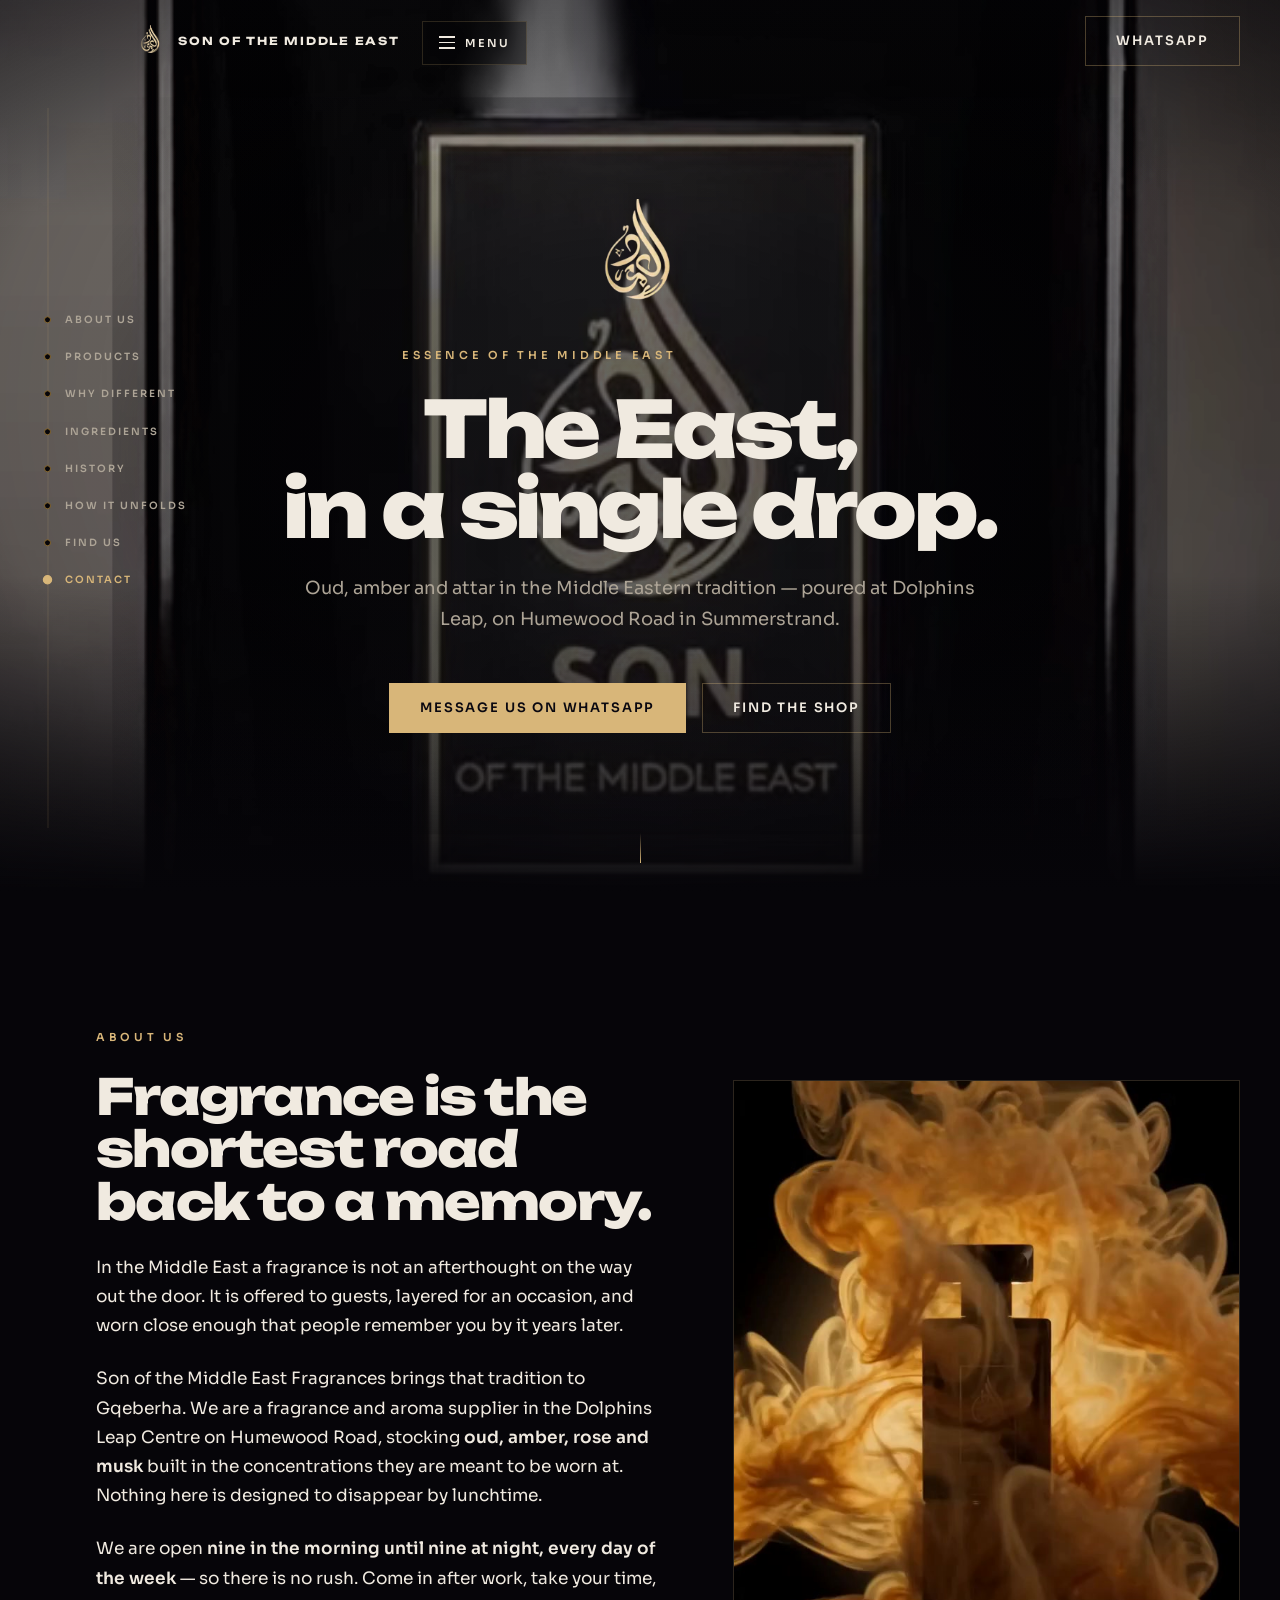
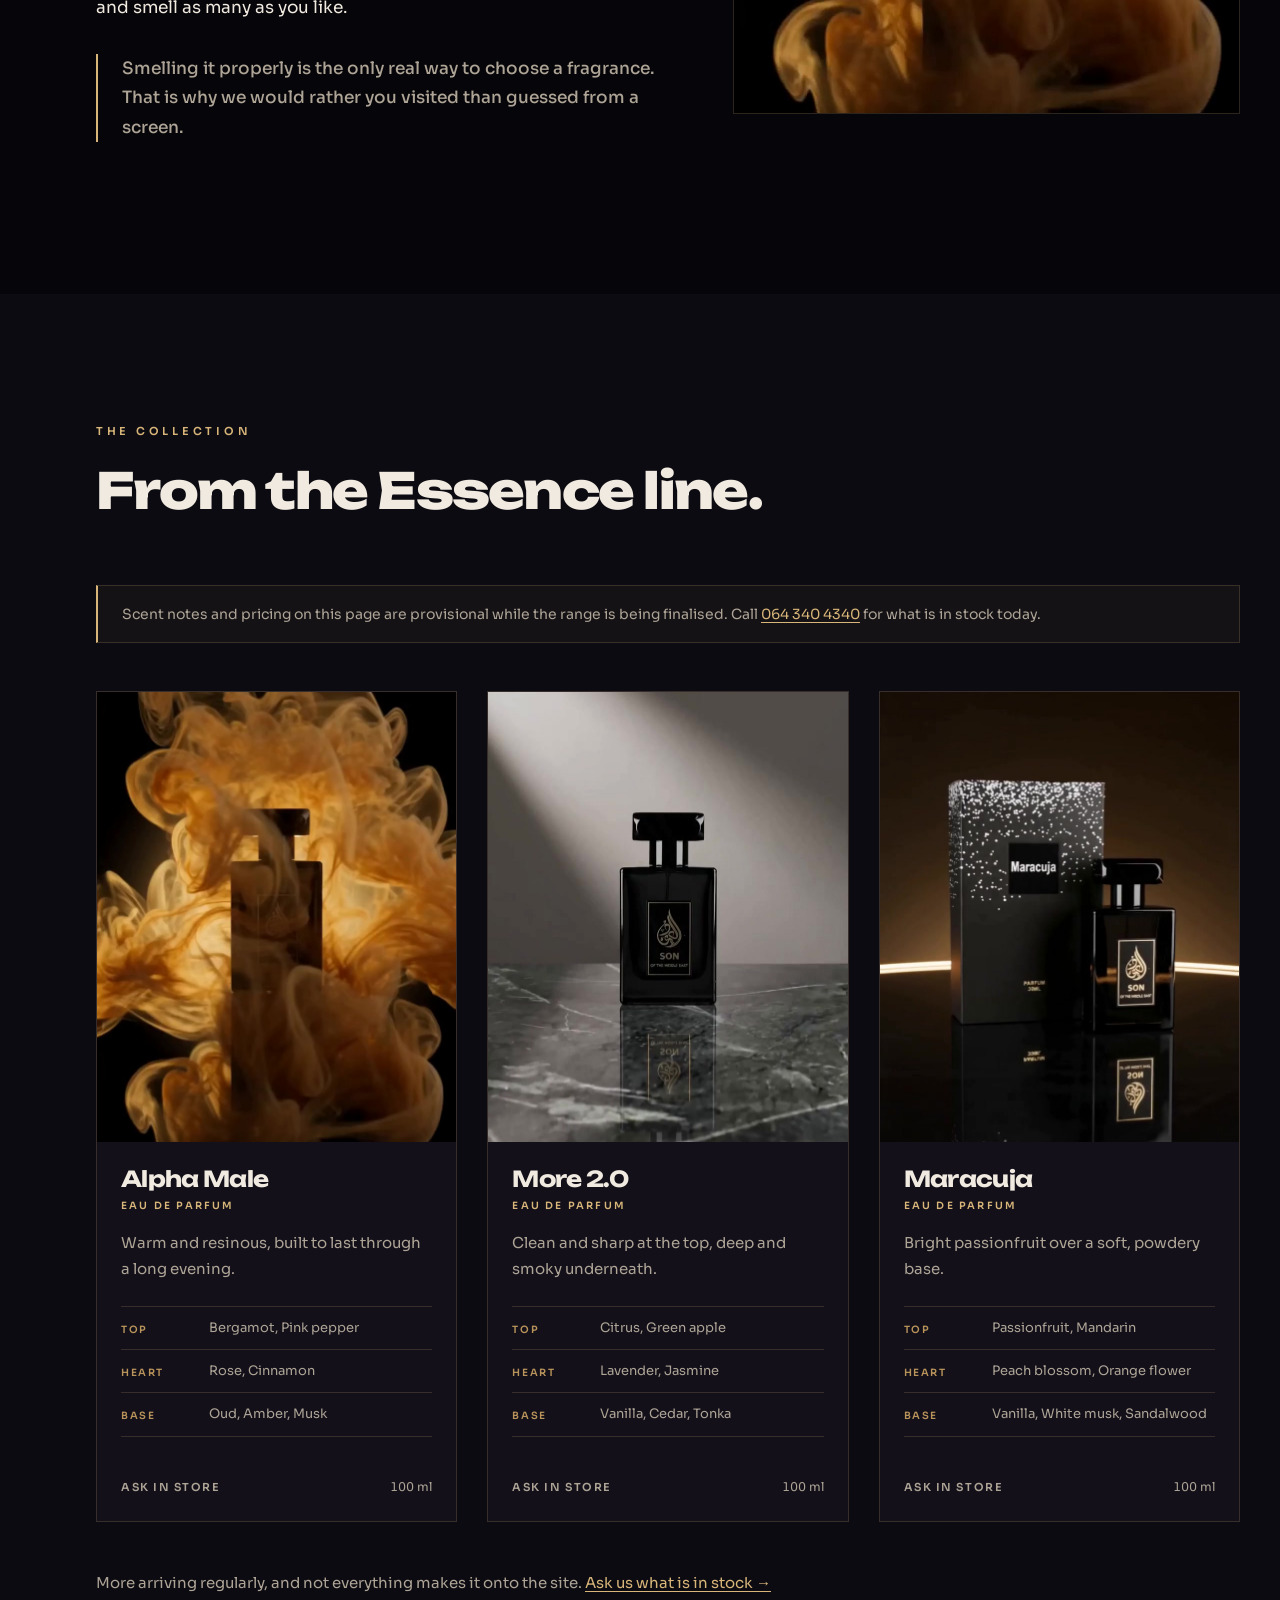
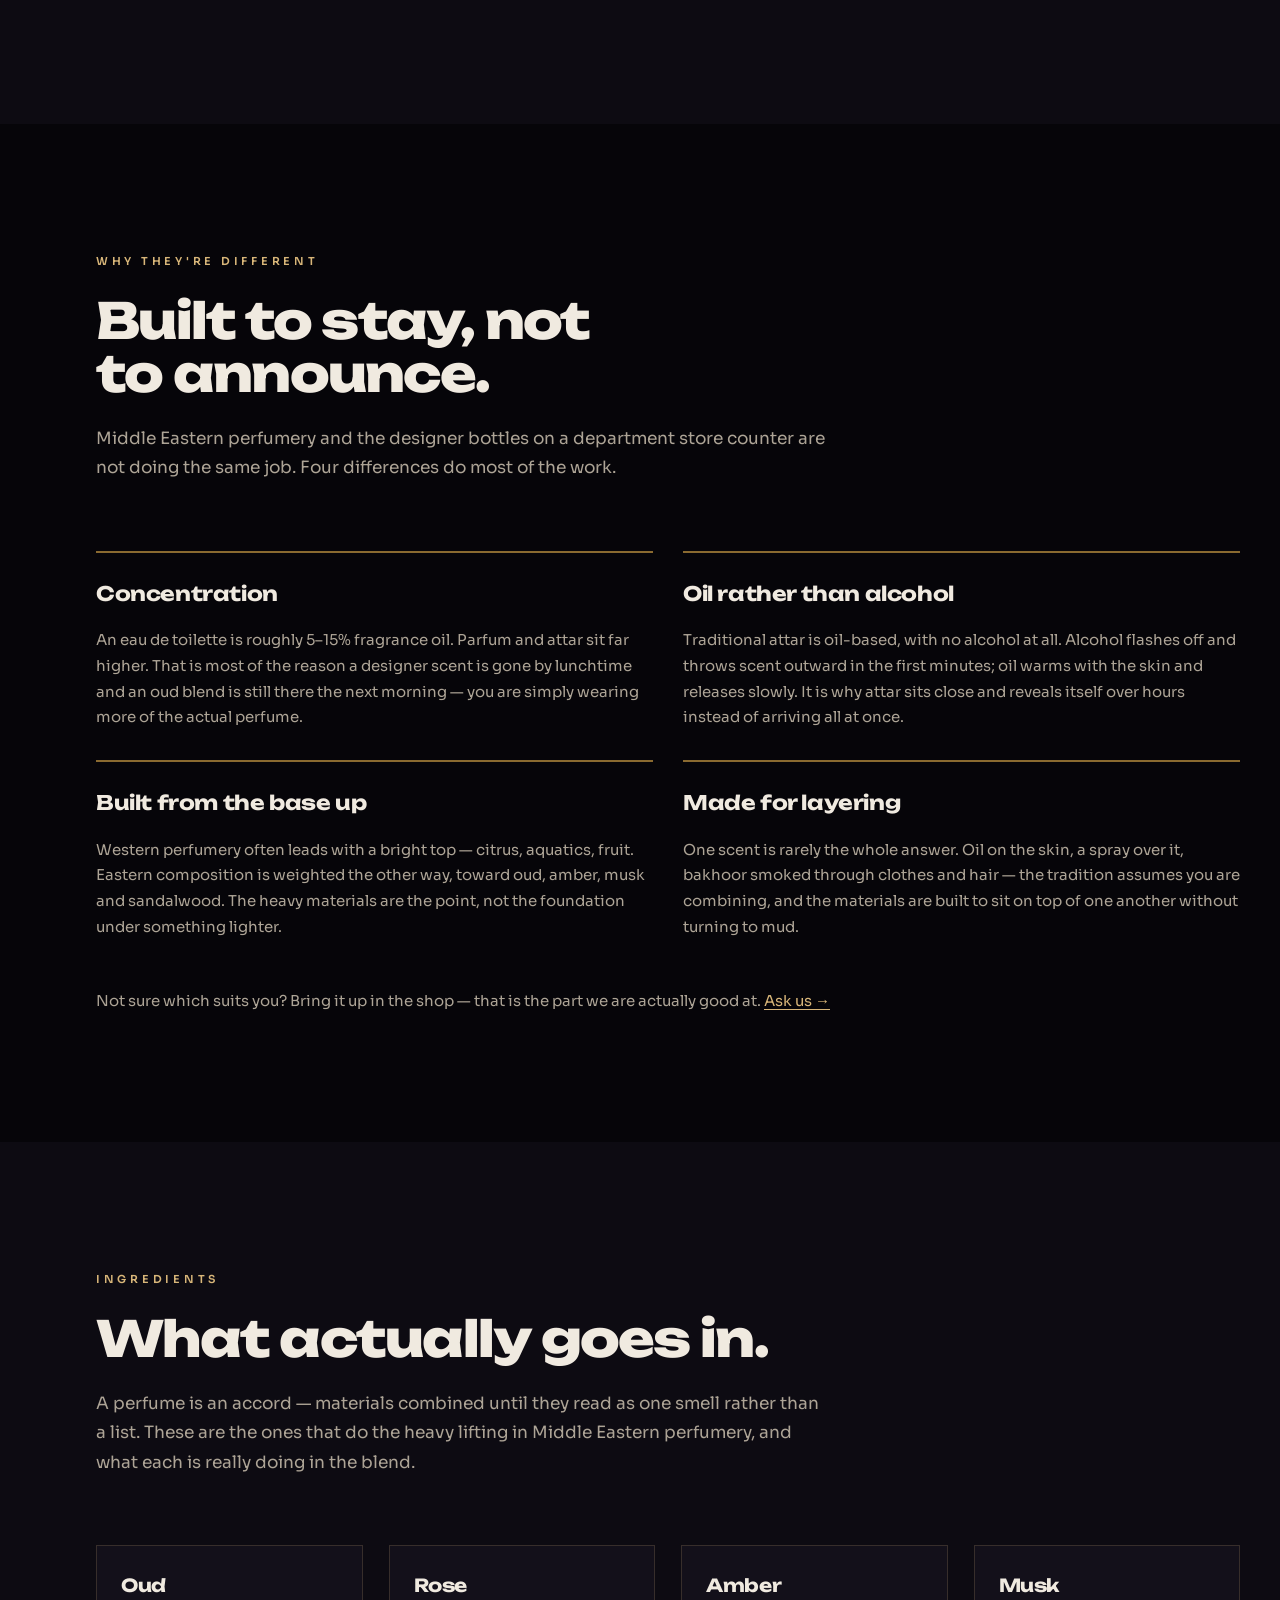
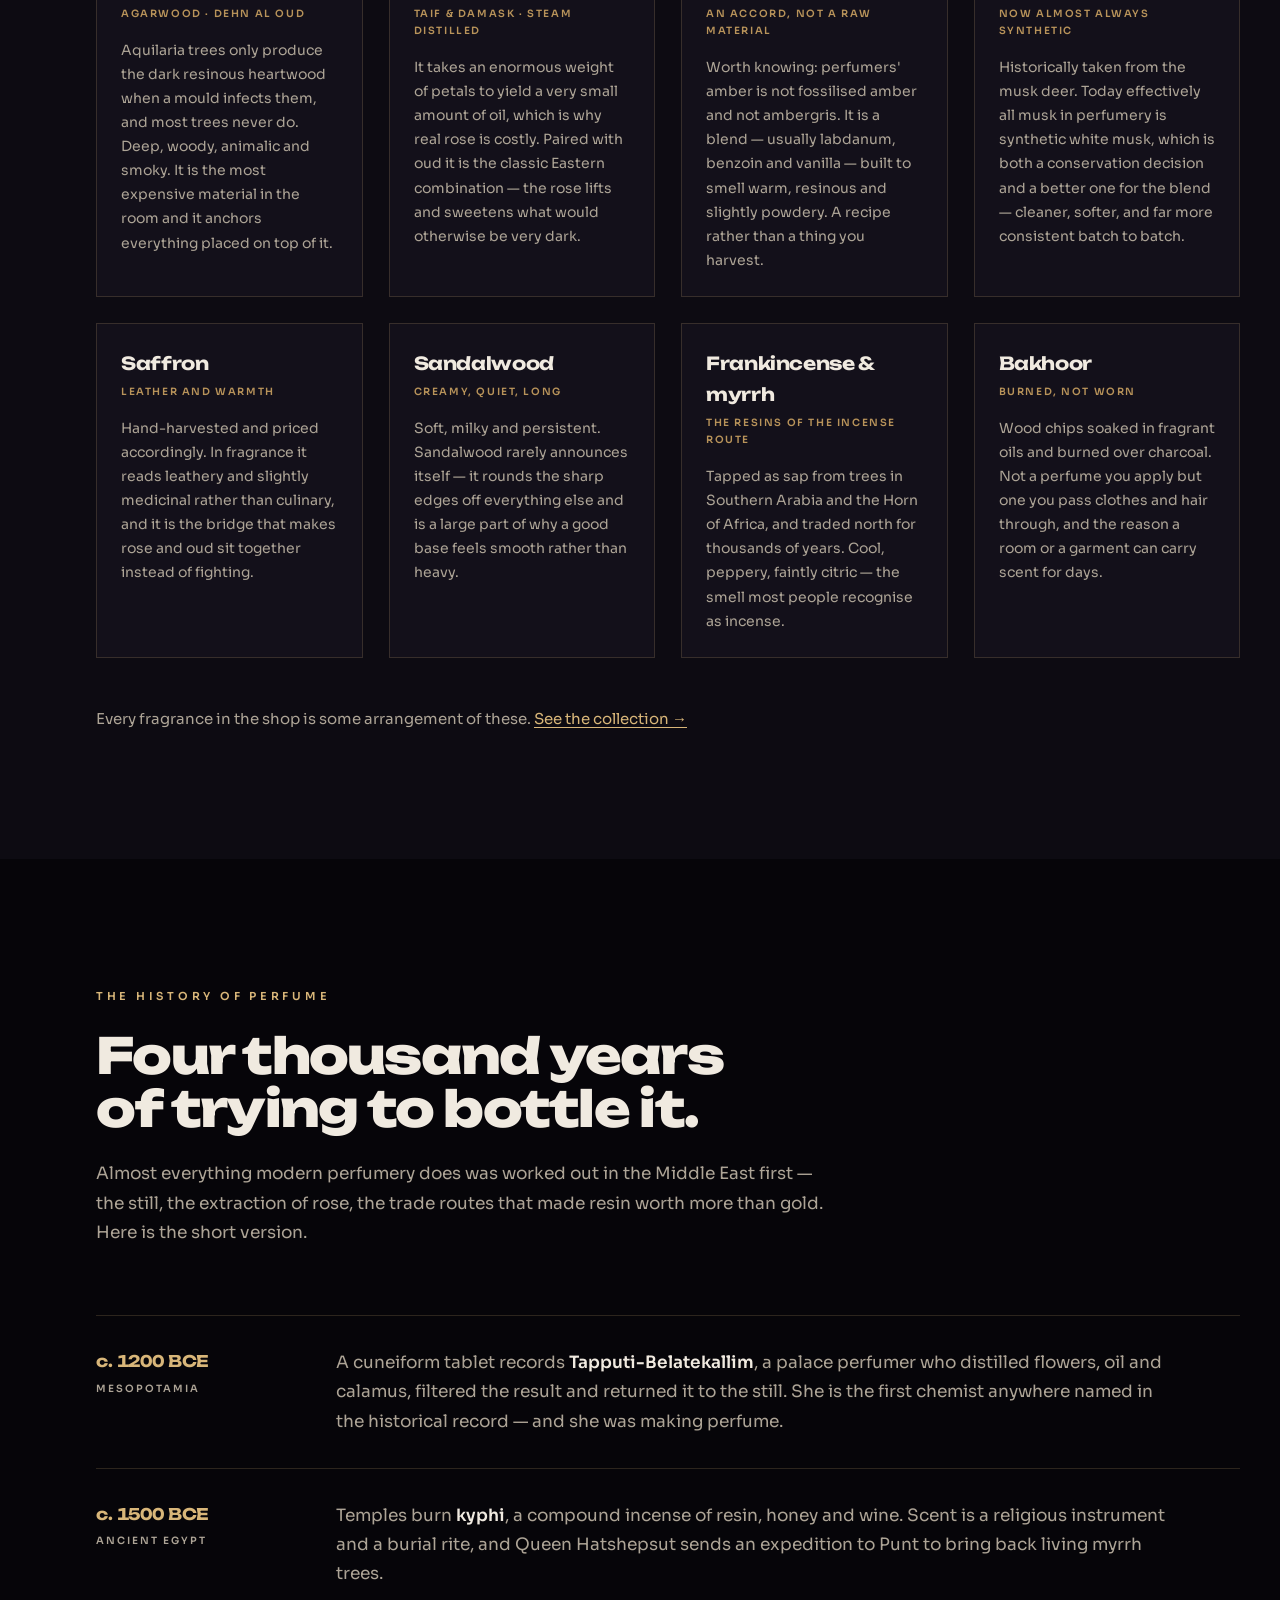
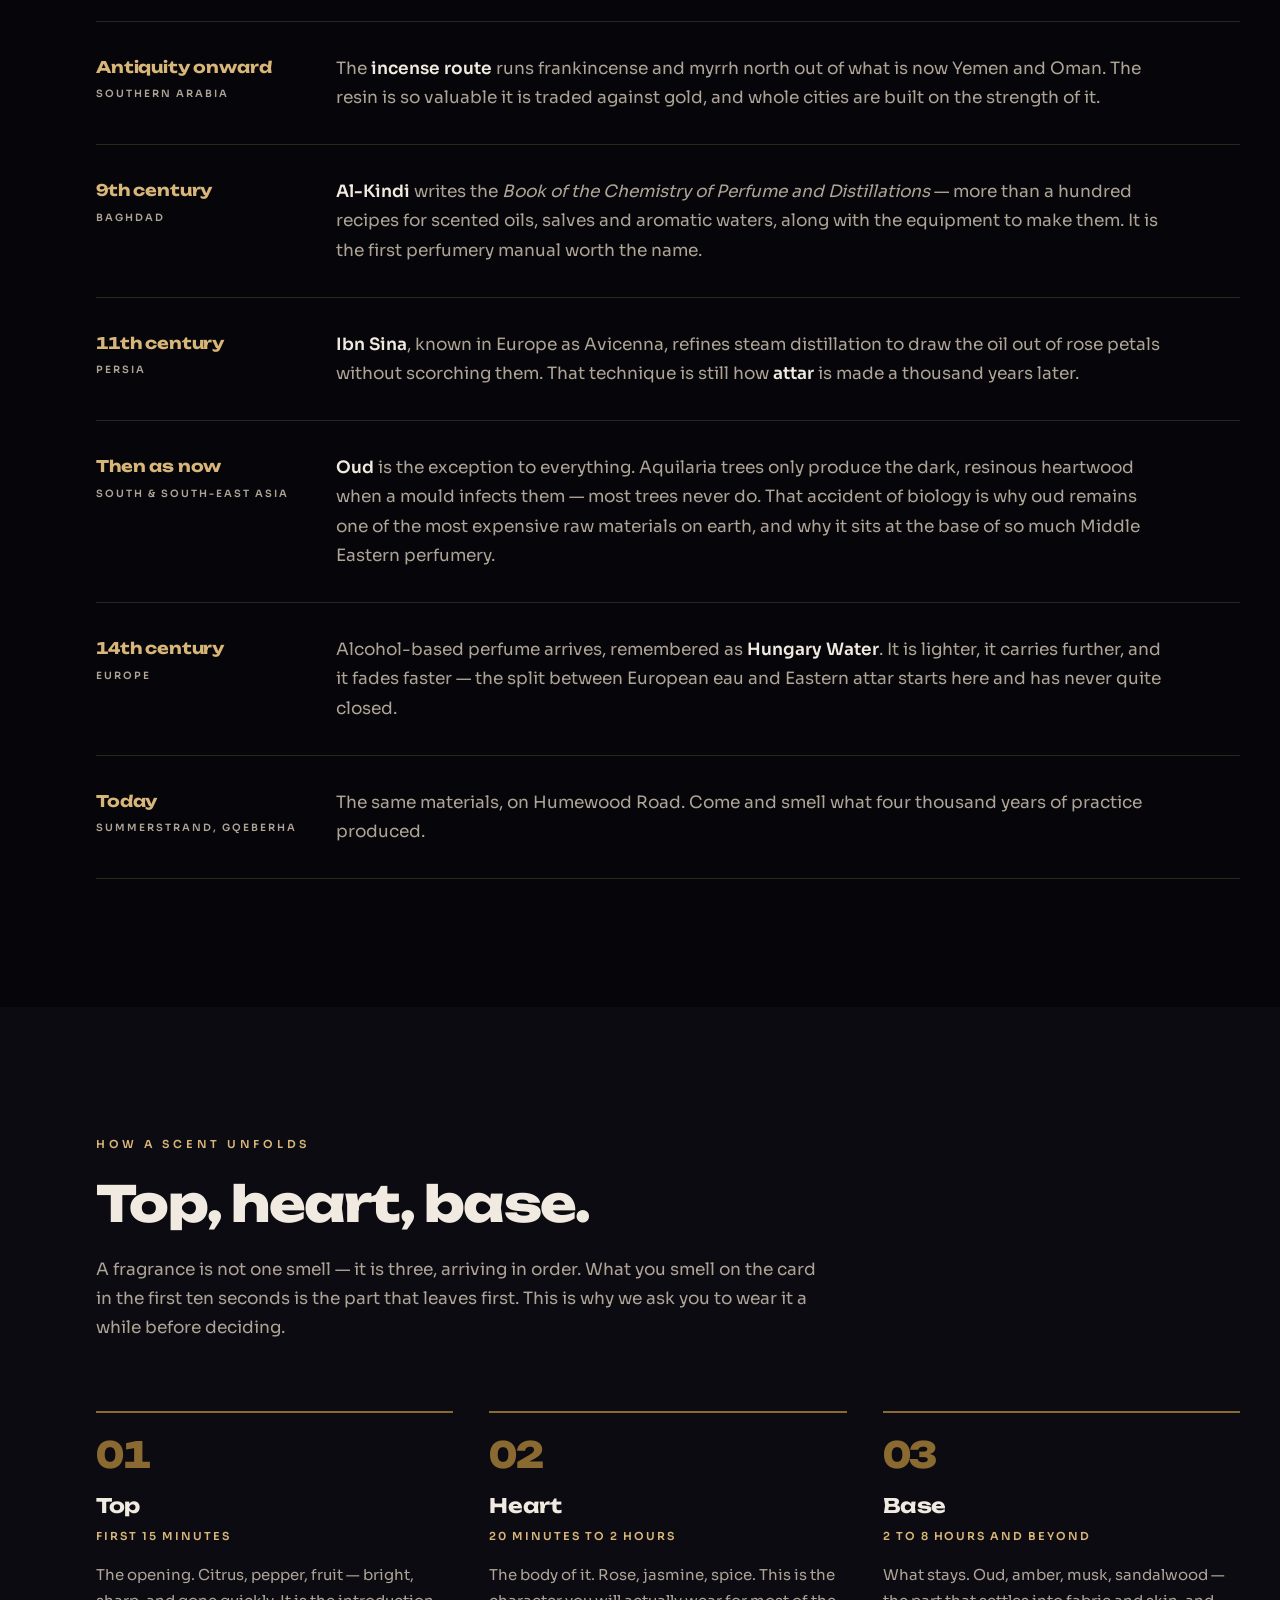
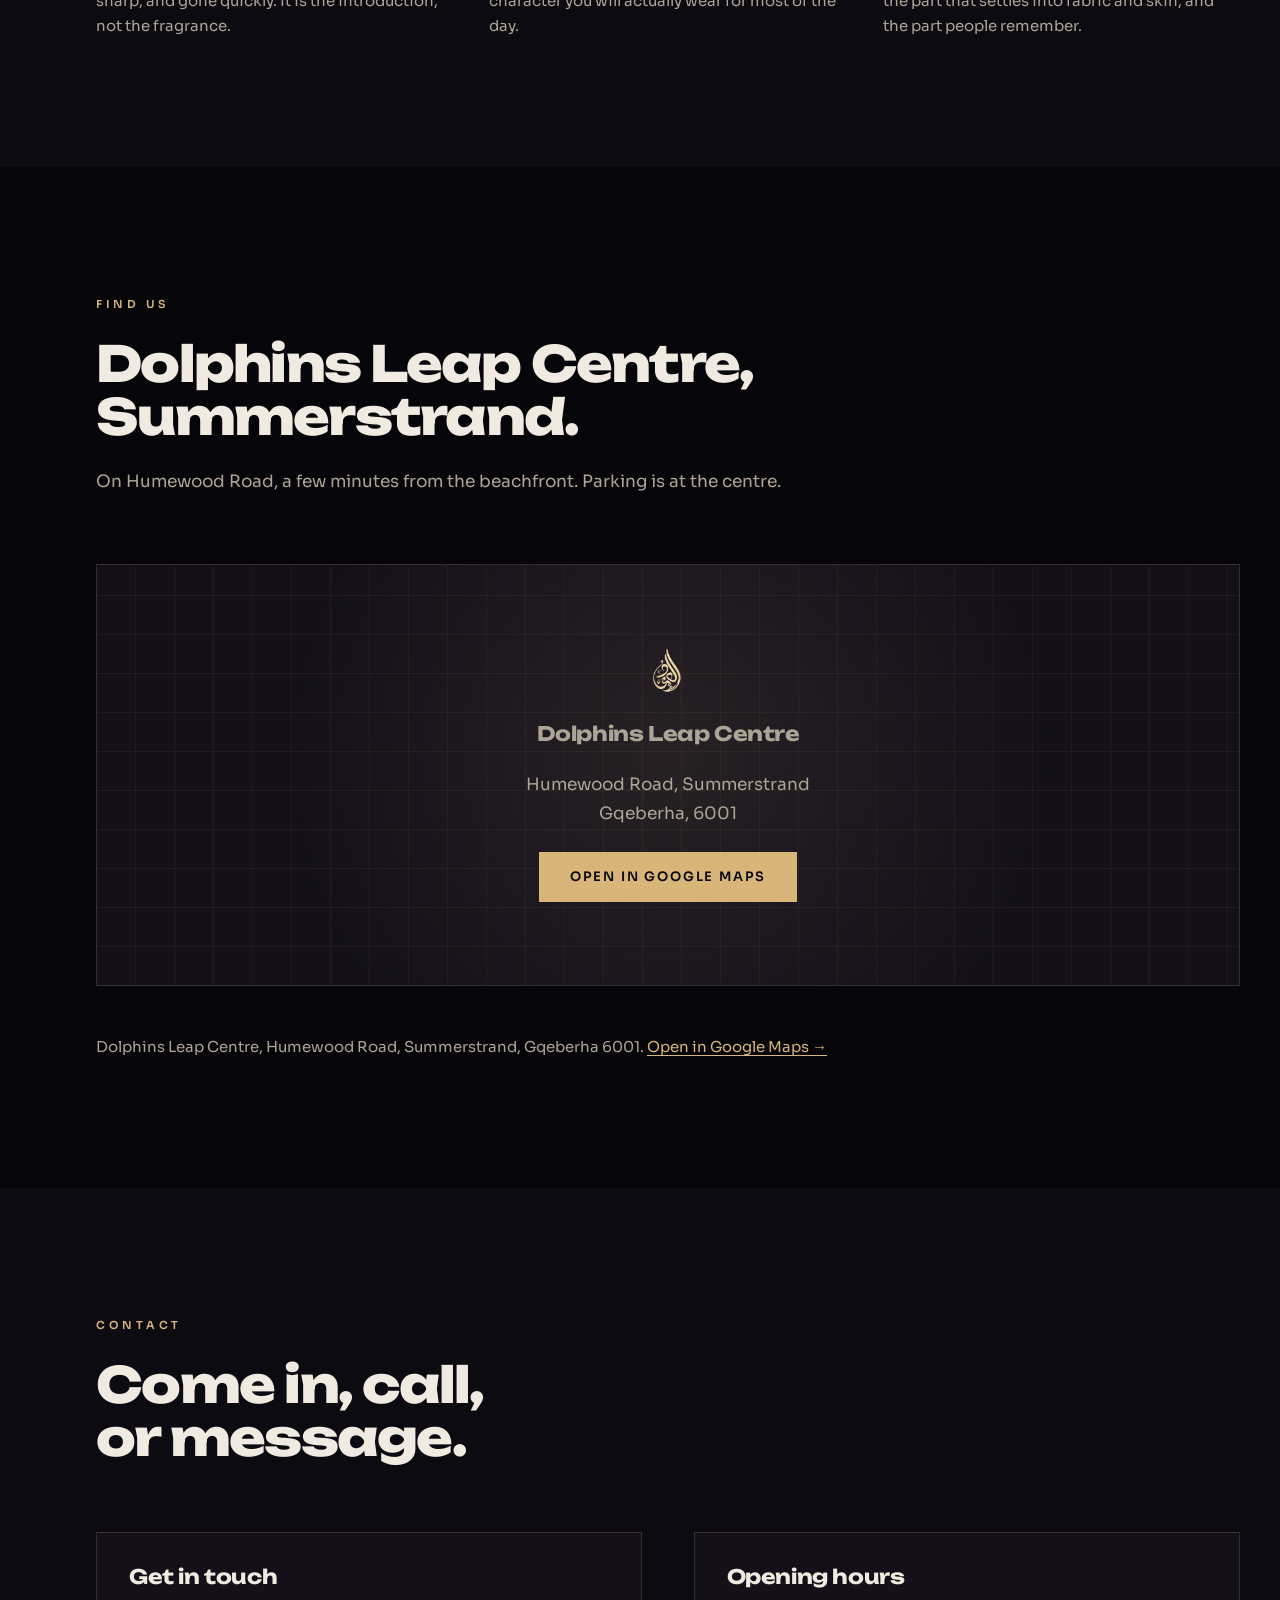
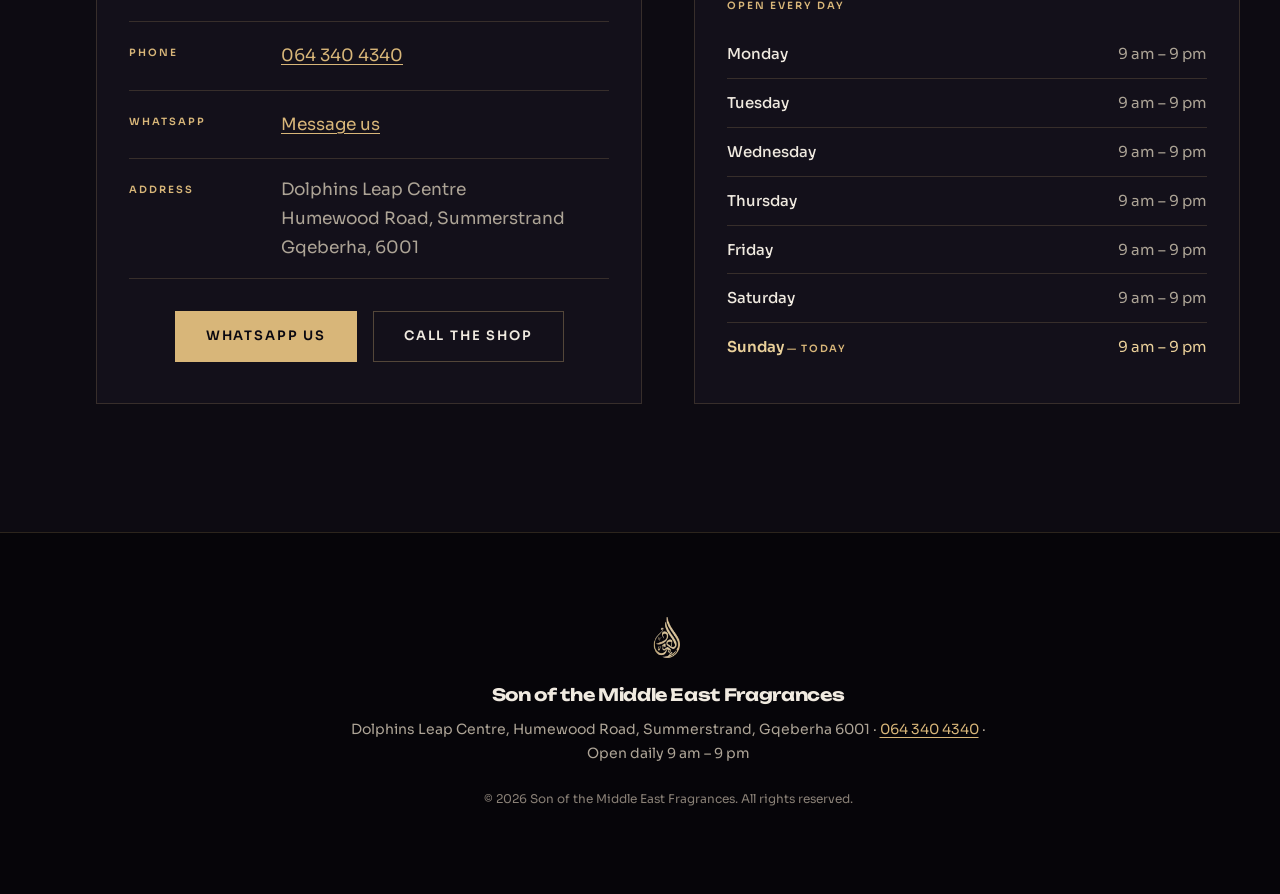
==== commit 06f31b57: "Add a dropdown menu and two new sections Menu sits beside the logo in the top bar and lists all eigh" ====
--- a/Son of the middle east/index.html
+++ b/Son of the middle east/index.html
@@ -49,7 +49,9 @@
   <div class="sillage__track" aria-hidden="true"><span class="sillage__fill"></span></div>
   <ul class="sillage__nodes">
     <li><a href="#about" data-node><span class="sillage__dot" aria-hidden="true"></span><span class="sillage__label">About us</span></a></li>
-    <li><a href="#collection" data-node><span class="sillage__dot" aria-hidden="true"></span><span class="sillage__label">Collection</span></a></li>
+    <li><a href="#collection" data-node><span class="sillage__dot" aria-hidden="true"></span><span class="sillage__label">Products</span></a></li>
+    <li><a href="#unique" data-node><span class="sillage__dot" aria-hidden="true"></span><span class="sillage__label">Why different</span></a></li>
+    <li><a href="#ingredients" data-node><span class="sillage__dot" aria-hidden="true"></span><span class="sillage__label">Ingredients</span></a></li>
     <li><a href="#history" data-node><span class="sillage__dot" aria-hidden="true"></span><span class="sillage__label">History</span></a></li>
     <li><a href="#unfolds" data-node><span class="sillage__dot" aria-hidden="true"></span><span class="sillage__label">How it unfolds</span></a></li>
     <li><a href="#find" data-node><span class="sillage__dot" aria-hidden="true"></span><span class="sillage__label">Find us</span></a></li>
@@ -58,10 +60,36 @@
 </nav>
 
 <header class="topbar">
-  <a class="topbar__brand" href="#top">
-    <img src="assets/img/mark.png" alt="Son of the Middle East" width="30" height="32">
-    <span>Son of the Middle East</span>
-  </a>
+  <div class="topbar__left">
+    <a class="topbar__brand" href="#top">
+      <img src="assets/img/mark.png" alt="Son of the Middle East" width="30" height="32">
+      <span>Son of the Middle East</span>
+    </a>
+
+    <!-- Primary navigation. The sillage rail is desktop-only, so on phones
+         this is the only way around the site. -->
+    <div class="menu" id="menu">
+      <button class="menu__btn" id="menuBtn" type="button"
+              aria-expanded="false" aria-controls="menuPanel" aria-haspopup="true">
+        <span class="menu__bars" aria-hidden="true"><span></span><span></span><span></span></span>
+        <span class="menu__btnLabel">Menu</span>
+      </button>
+
+      <div class="menu__panel" id="menuPanel" hidden>
+        <ul class="menu__list">
+          <li><a href="#collection"><span class="menu__label">Products</span><span class="menu__hint">The fragrances we stock</span></a></li>
+          <li><a href="#ingredients"><span class="menu__label">Ingredients</span><span class="menu__hint">Oud, rose, amber and the rest</span></a></li>
+          <li><a href="#unique"><span class="menu__label">Why they're different</span><span class="menu__hint">Attar against Western eau</span></a></li>
+          <li><a href="#history"><span class="menu__label">History of perfume</span><span class="menu__hint">Four thousand years of it</span></a></li>
+          <li><a href="#unfolds"><span class="menu__label">How a scent unfolds</span><span class="menu__hint">Top, heart, base</span></a></li>
+          <li><a href="#about"><span class="menu__label">About us</span><span class="menu__hint">Who we are</span></a></li>
+          <li><a href="#find"><span class="menu__label">Location</span><span class="menu__hint">Dolphins Leap, Summerstrand</span></a></li>
+          <li><a href="#contact"><span class="menu__label">Contact us</span><span class="menu__hint">Call, WhatsApp or visit</span></a></li>
+        </ul>
+      </div>
+    </div>
+  </div>
+
   <a class="btn btn--ghost topbar__cta" href="https://wa.me/27643404340">WhatsApp</a>
 </header>
 
@@ -147,6 +175,163 @@
     <p class="grid__foot">
       More arriving regularly, and not everything makes it onto the site.
       <a href="https://wa.me/27643404340">Ask us what is in stock →</a>
+    </p>
+  </div>
+</section>
+
+<!-- ── Why they're different ────────────────────────────────────────────── -->
+<section class="section" id="unique">
+  <div class="wrap">
+    <header class="section__head">
+      <p class="eyebrow">Why they're different</p>
+      <h2 class="h2">Built to stay, not to announce.</h2>
+      <p class="section__intro">
+        Middle Eastern perfumery and the designer bottles on a department store
+        counter are not doing the same job. Four differences do most of the work.
+      </p>
+    </header>
+
+    <ol class="reasons">
+      <li class="reason">
+        <h3 class="reason__title">Concentration</h3>
+        <p>
+          An eau de toilette is roughly 5–15% fragrance oil. Parfum and attar sit
+          far higher. That is most of the reason a designer scent is gone by
+          lunchtime and an oud blend is still there the next morning — you are
+          simply wearing more of the actual perfume.
+        </p>
+      </li>
+      <li class="reason">
+        <h3 class="reason__title">Oil rather than alcohol</h3>
+        <p>
+          Traditional attar is oil-based, with no alcohol at all. Alcohol flashes
+          off and throws scent outward in the first minutes; oil warms with the
+          skin and releases slowly. It is why attar sits close and reveals itself
+          over hours instead of arriving all at once.
+        </p>
+      </li>
+      <li class="reason">
+        <h3 class="reason__title">Built from the base up</h3>
+        <p>
+          Western perfumery often leads with a bright top — citrus, aquatics,
+          fruit. Eastern composition is weighted the other way, toward oud, amber,
+          musk and sandalwood. The heavy materials are the point, not the
+          foundation under something lighter.
+        </p>
+      </li>
+      <li class="reason">
+        <h3 class="reason__title">Made for layering</h3>
+        <p>
+          One scent is rarely the whole answer. Oil on the skin, a spray over it,
+          bakhoor smoked through clothes and hair — the tradition assumes you are
+          combining, and the materials are built to sit on top of one another
+          without turning to mud.
+        </p>
+      </li>
+    </ol>
+
+    <p class="grid__foot">
+      Not sure which suits you? Bring it up in the shop — that is the part we are
+      actually good at. <a href="https://wa.me/27643404340">Ask us →</a>
+    </p>
+  </div>
+</section>
+
+<!-- ── Ingredients ──────────────────────────────────────────────────────── -->
+<section class="section section--raised" id="ingredients">
+  <div class="wrap">
+    <header class="section__head">
+      <p class="eyebrow">Ingredients</p>
+      <h2 class="h2">What actually goes in.</h2>
+      <p class="section__intro">
+        A perfume is an accord — materials combined until they read as one smell
+        rather than a list. These are the ones that do the heavy lifting in
+        Middle Eastern perfumery, and what each is really doing in the blend.
+      </p>
+    </header>
+
+    <ul class="materials">
+      <li class="material">
+        <h3 class="material__name">Oud</h3>
+        <p class="material__aka">Agarwood · dehn al oud</p>
+        <p>
+          Aquilaria trees only produce the dark resinous heartwood when a mould
+          infects them, and most trees never do. Deep, woody, animalic and
+          smoky. It is the most expensive material in the room and it anchors
+          everything placed on top of it.
+        </p>
+      </li>
+      <li class="material">
+        <h3 class="material__name">Rose</h3>
+        <p class="material__aka">Taif &amp; Damask · steam distilled</p>
+        <p>
+          It takes an enormous weight of petals to yield a very small amount of
+          oil, which is why real rose is costly. Paired with oud it is the
+          classic Eastern combination — the rose lifts and sweetens what would
+          otherwise be very dark.
+        </p>
+      </li>
+      <li class="material">
+        <h3 class="material__name">Amber</h3>
+        <p class="material__aka">An accord, not a raw material</p>
+        <p>
+          Worth knowing: perfumers' amber is not fossilised amber and not
+          ambergris. It is a blend — usually labdanum, benzoin and vanilla —
+          built to smell warm, resinous and slightly powdery. A recipe rather
+          than a thing you harvest.
+        </p>
+      </li>
+      <li class="material">
+        <h3 class="material__name">Musk</h3>
+        <p class="material__aka">Now almost always synthetic</p>
+        <p>
+          Historically taken from the musk deer. Today effectively all musk in
+          perfumery is synthetic white musk, which is both a conservation
+          decision and a better one for the blend — cleaner, softer, and far
+          more consistent batch to batch.
+        </p>
+      </li>
+      <li class="material">
+        <h3 class="material__name">Saffron</h3>
+        <p class="material__aka">Leather and warmth</p>
+        <p>
+          Hand-harvested and priced accordingly. In fragrance it reads leathery
+          and slightly medicinal rather than culinary, and it is the bridge that
+          makes rose and oud sit together instead of fighting.
+        </p>
+      </li>
+      <li class="material">
+        <h3 class="material__name">Sandalwood</h3>
+        <p class="material__aka">Creamy, quiet, long</p>
+        <p>
+          Soft, milky and persistent. Sandalwood rarely announces itself — it
+          rounds the sharp edges off everything else and is a large part of why
+          a good base feels smooth rather than heavy.
+        </p>
+      </li>
+      <li class="material">
+        <h3 class="material__name">Frankincense &amp; myrrh</h3>
+        <p class="material__aka">The resins of the incense route</p>
+        <p>
+          Tapped as sap from trees in Southern Arabia and the Horn of Africa,
+          and traded north for thousands of years. Cool, peppery, faintly
+          citric — the smell most people recognise as incense.
+        </p>
+      </li>
+      <li class="material">
+        <h3 class="material__name">Bakhoor</h3>
+        <p class="material__aka">Burned, not worn</p>
+        <p>
+          Wood chips soaked in fragrant oils and burned over charcoal. Not a
+          perfume you apply but one you pass clothes and hair through, and the
+          reason a room or a garment can carry scent for days.
+        </p>
+      </li>
+    </ul>
+
+    <p class="grid__foot">
+      Every fragrance in the shop is some arrangement of these.
+      <a href="#collection">See the collection →</a>
     </p>
   </div>
 </section>
--- a/Son of the middle east/assets/css/site.css
+++ b/Son of the middle east/assets/css/site.css
@@ -252,15 +252,32 @@
   width: 100%; height: 100%;
   object-fit: cover;
   z-index: 0;
-  filter: brightness(.42) contrast(1.06) saturate(.92);
-}
+  filter: contrast(1.03) saturate(1.04);   /* no brightness reduction — full natural exposure */
+}
+/* The footage swings from near-black to bright gold smoke mid-loop, so the type
+   has to survive the brightest frame. Rather than dimming the whole video, keep
+   it bright and put a soft scrim only where the words actually sit. */
 .hero__veil {
   position: absolute; inset: 0; z-index: 1;
   background:
-    radial-gradient(ellipse at 50% 44%, rgba(6,5,9,.52) 0%, rgba(6,5,9,.88) 58%, rgba(6,5,9,.99) 100%),
-    linear-gradient(180deg, rgba(6,5,9,.86) 0%, rgba(6,5,9,.60) 38%, var(--ink) 99%);
-}
-.hero__inner { position: relative; z-index: 2; max-width: 820px; }
+    /* edge vignette — keeps the frame from washing out at the corners */
+    radial-gradient(ellipse at 50% 45%, transparent 0%, rgba(6,5,9,.22) 72%, rgba(6,5,9,.60) 100%),
+    /* blends the hero into the page below */
+    linear-gradient(180deg, rgba(6,5,9,.34) 0%, transparent 24%, transparent 64%, var(--ink) 99%);
+}
+
+/* Localised scrim behind the headline block only. */
+.hero__inner::before {
+  content: '';
+  position: absolute; z-index: -1;
+  left: 50%; top: 50%;
+  width: 148%; height: 138%;
+  transform: translate(-50%, -50%);
+  background: radial-gradient(ellipse at center,
+    rgba(6,5,9,.66) 0%, rgba(6,5,9,.55) 42%, rgba(6,5,9,.26) 70%, transparent 100%);
+  pointer-events: none;
+}
+.hero__inner { position: relative; z-index: 2; max-width: 820px; isolation: isolate; }
 .hero__mark {
   width: clamp(72px, 11vw, 108px);
   height: auto; margin: 0 auto var(--s-4);
@@ -577,3 +594,135 @@
    need the 24px minimum. Padding on an inline box grows the hit area without
    shifting the layout. */
 .fact dd a { display: inline-block; padding: 3px 0; }
+
+/* ── Dropdown menu ────────────────────────────────────────────────────── */
+
+.topbar__left { display: flex; align-items: center; gap: clamp(10px, 2vw, 22px); }
+
+.menu { position: relative; }
+
+.menu__btn {
+  display: inline-flex; align-items: center; gap: 10px;
+  min-height: 44px; padding: 9px 16px;
+  background: rgba(6,5,9,.42);
+  border: 1px solid var(--line);
+  color: var(--bone);
+  font-family: var(--body);
+  font-size: .6875rem; font-weight: 600;
+  letter-spacing: .18em; text-transform: uppercase;
+  cursor: pointer;
+  transition: border-color .25s var(--ease), background .25s var(--ease), color .25s var(--ease);
+}
+.menu__btn:hover { border-color: var(--gold); color: var(--gold-bright); }
+.menu__btn[aria-expanded="true"] {
+  border-color: var(--gold); color: var(--gold-bright);
+  background: rgba(216,182,121,.08);
+}
+
+/* three bars that fold into a cross when open */
+.menu__bars { display: grid; gap: 4px; width: 16px; }
+.menu__bars span {
+  display: block; height: 1.5px; width: 100%;
+  background: currentColor;
+  transition: transform .3s var(--ease), opacity .2s var(--ease);
+}
+.menu__btn[aria-expanded="true"] .menu__bars span:nth-child(1) { transform: translateY(5.5px) rotate(45deg); }
+.menu__btn[aria-expanded="true"] .menu__bars span:nth-child(2) { opacity: 0; }
+.menu__btn[aria-expanded="true"] .menu__bars span:nth-child(3) { transform: translateY(-5.5px) rotate(-45deg); }
+@media (prefers-reduced-motion: reduce) { .menu__bars span { transition: none; } }
+
+.menu__panel {
+  position: absolute; z-index: 80;
+  top: calc(100% + 10px); left: 0;
+  width: min(340px, calc(100vw - 32px));
+  background: rgba(10, 8, 14, .97);
+  backdrop-filter: blur(18px);
+  -webkit-backdrop-filter: blur(18px);
+  border: 1px solid var(--line-strong);
+  box-shadow: 0 24px 60px rgba(0,0,0,.6);
+  max-height: calc(100vh - 96px);
+  overflow-y: auto;
+}
+.menu__panel[hidden] { display: none; }
+
+.menu__list { list-style: none; margin: 0; padding: 6px; display: grid; gap: 2px; }
+
+.menu__list a {
+  display: grid; gap: 2px;
+  padding: 11px 14px;
+  text-decoration: none;
+  border-left: 2px solid transparent;
+  transition: background .2s var(--ease), border-color .2s var(--ease);
+}
+.menu__list a:hover, .menu__list a:focus-visible {
+  background: rgba(216,182,121,.08);
+  border-left-color: var(--gold);
+}
+.menu__label {
+  font-family: var(--display);
+  font-size: .875rem; font-weight: 700;
+  letter-spacing: -.01em; color: var(--bone);
+  line-height: 1.25;
+}
+.menu__list a:hover .menu__label, .menu__list a:focus-visible .menu__label { color: var(--gold-bright); }
+.menu__hint {
+  font-size: .75rem; color: var(--bone-dim); line-height: 1.4;
+}
+
+@media (max-width: 620px) {
+  .menu__btnLabel { position: absolute; width: 1px; height: 1px; overflow: hidden; clip-path: inset(50%); }
+  .menu__btn { padding: 9px 12px; }
+  /* Anchored to the viewport rather than the button: the button sits inset from
+     the left, so a button-anchored panel runs off the right edge on a phone. */
+  .menu__panel {
+    position: fixed;
+    top: 72px; left: 12px; right: 12px;
+    width: auto;
+    max-height: calc(100svh - 92px);
+  }
+}
+
+/* ── Why they're different ────────────────────────────────────────────── */
+
+.reasons {
+  list-style: none; margin: 0; padding: 0;
+  display: grid; gap: clamp(20px, 3vw, 30px);
+}
+@media (min-width: 780px) { .reasons { grid-template-columns: repeat(2, 1fr); } }
+
+.reason {
+  border-top: 2px solid var(--gold-deep);
+  padding-top: var(--s-3);
+}
+.reason__title {
+  font-family: var(--display); font-weight: 700; font-size: 1.25rem;
+  letter-spacing: -.02em; color: var(--bone); margin: 0 0 var(--s-2);
+}
+.reason p { color: var(--bone-dim); font-size: .9375rem; margin: 0; max-width: 52ch; }
+
+/* ── Ingredients ──────────────────────────────────────────────────────── */
+
+.materials {
+  list-style: none; margin: 0; padding: 0;
+  display: grid; gap: clamp(18px, 2.4vw, 26px);
+}
+@media (min-width: 700px)  { .materials { grid-template-columns: repeat(2, 1fr); } }
+@media (min-width: 1040px) { .materials { grid-template-columns: repeat(4, 1fr); } }
+
+.material {
+  background: var(--ink-card);
+  border: 1px solid var(--line);
+  padding: var(--s-3);
+  transition: border-color .3s var(--ease);
+}
+.material:hover { border-color: var(--line-strong); }
+.material__name {
+  font-family: var(--display); font-weight: 700; font-size: 1.125rem;
+  letter-spacing: -.02em; color: var(--bone); margin: 0 0 4px;
+}
+.material__aka {
+  font-size: .625rem; font-weight: 600; letter-spacing: .16em;
+  text-transform: uppercase; color: var(--gold-muted);
+  margin: 0 0 var(--s-2); max-width: none;
+}
+.material p:last-child { color: var(--bone-dim); font-size: .875rem; margin: 0; max-width: none; }
